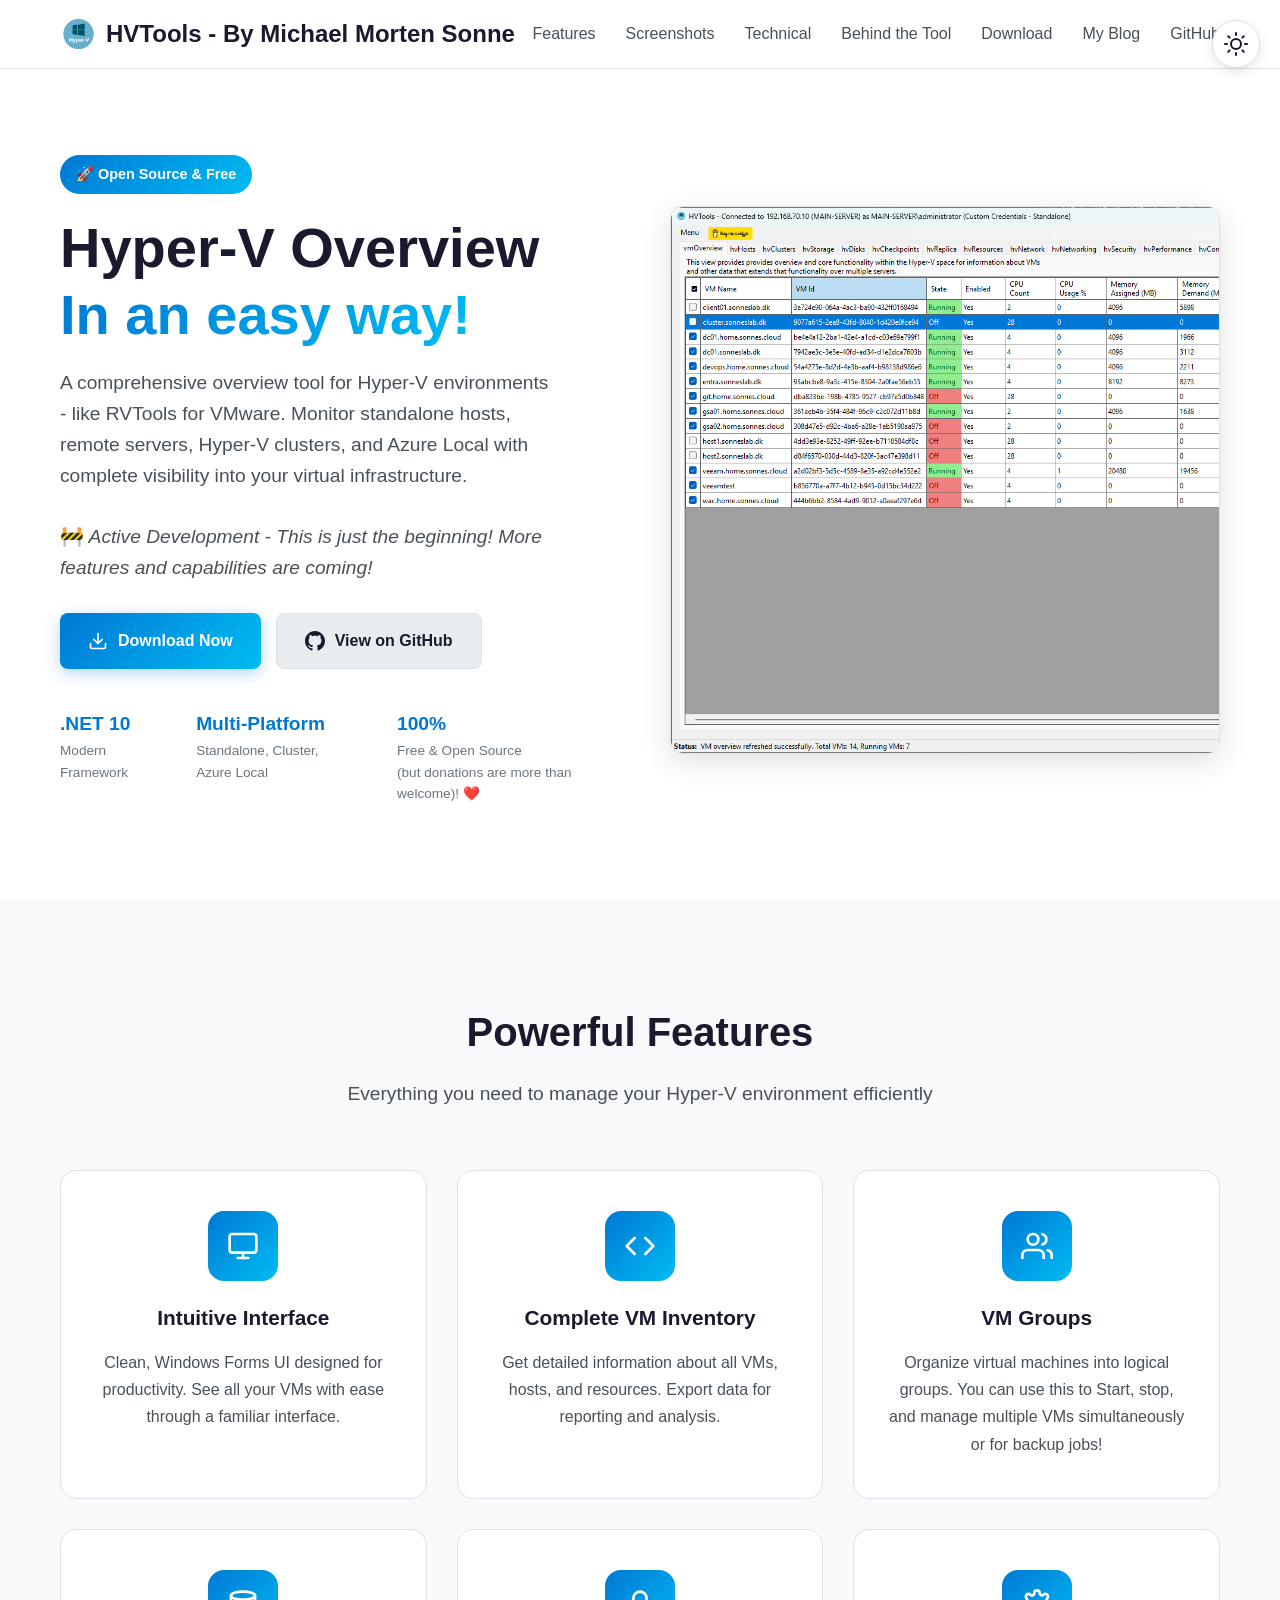
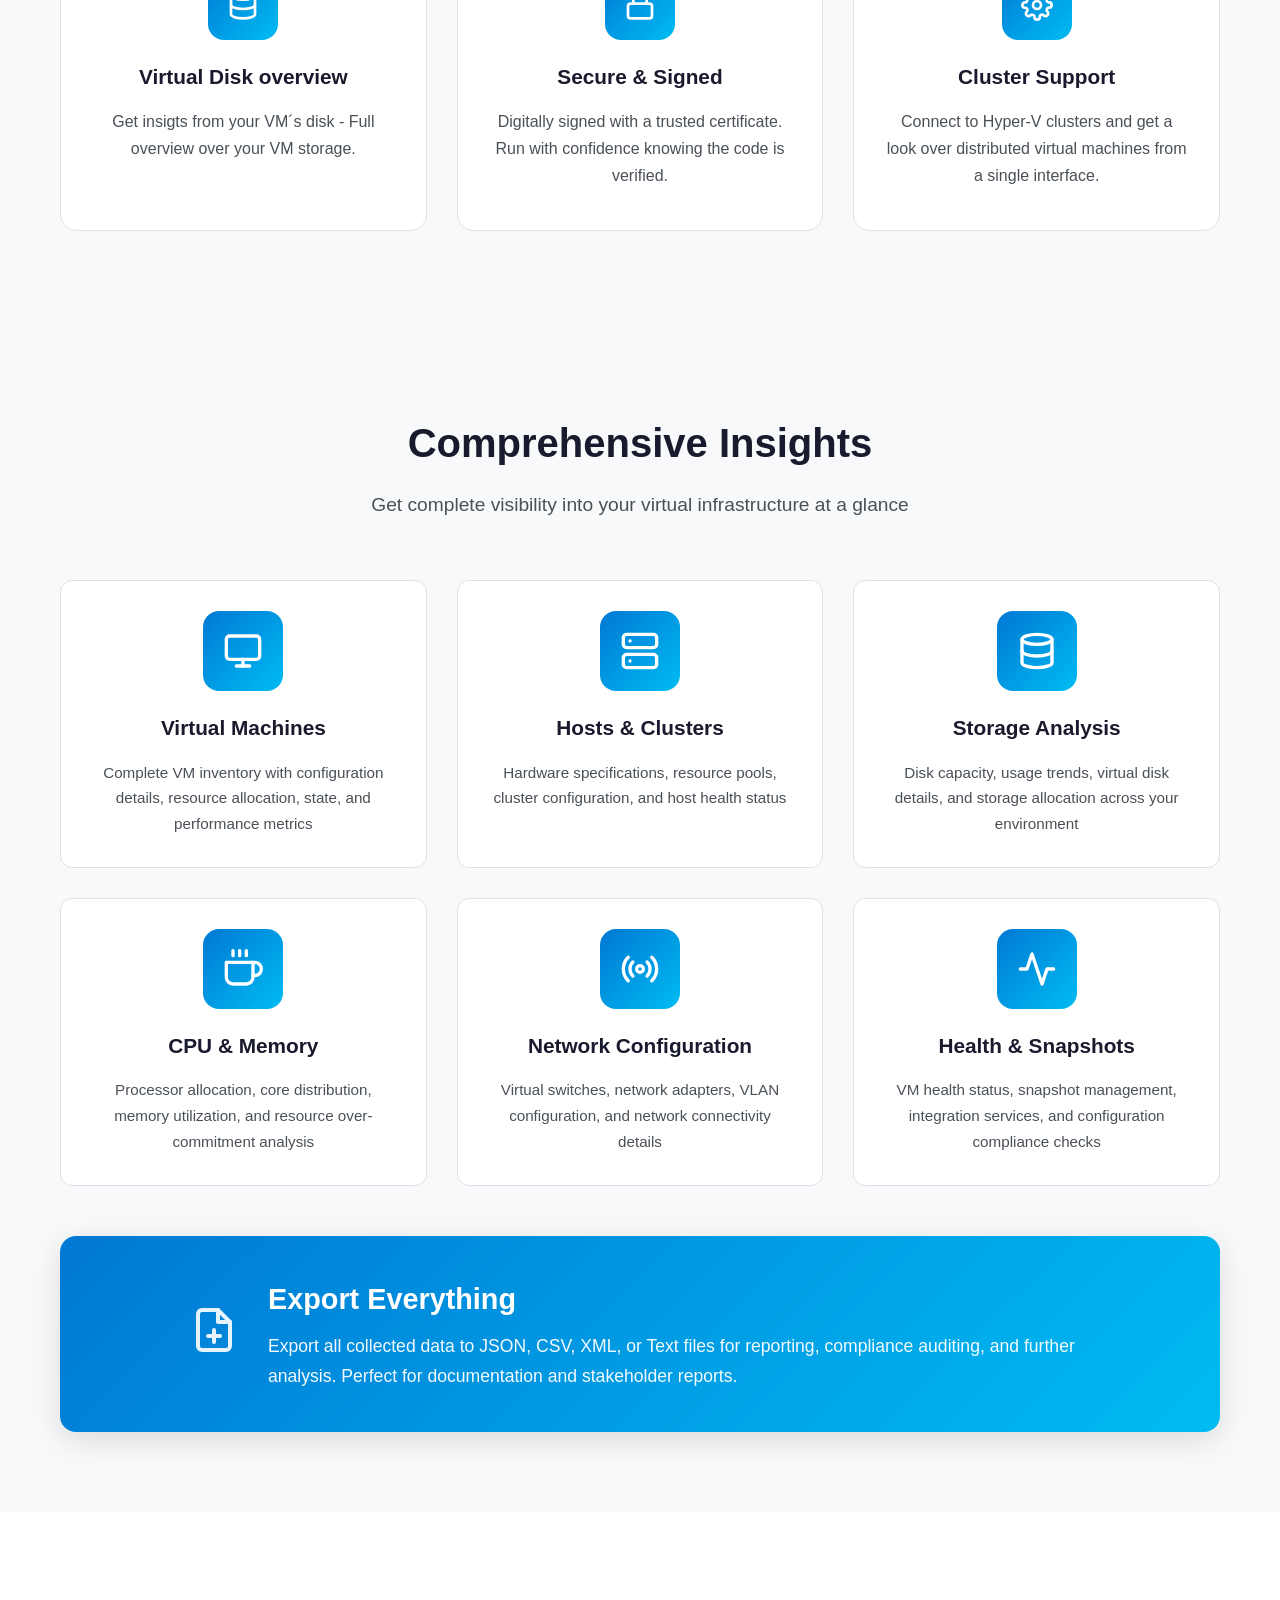
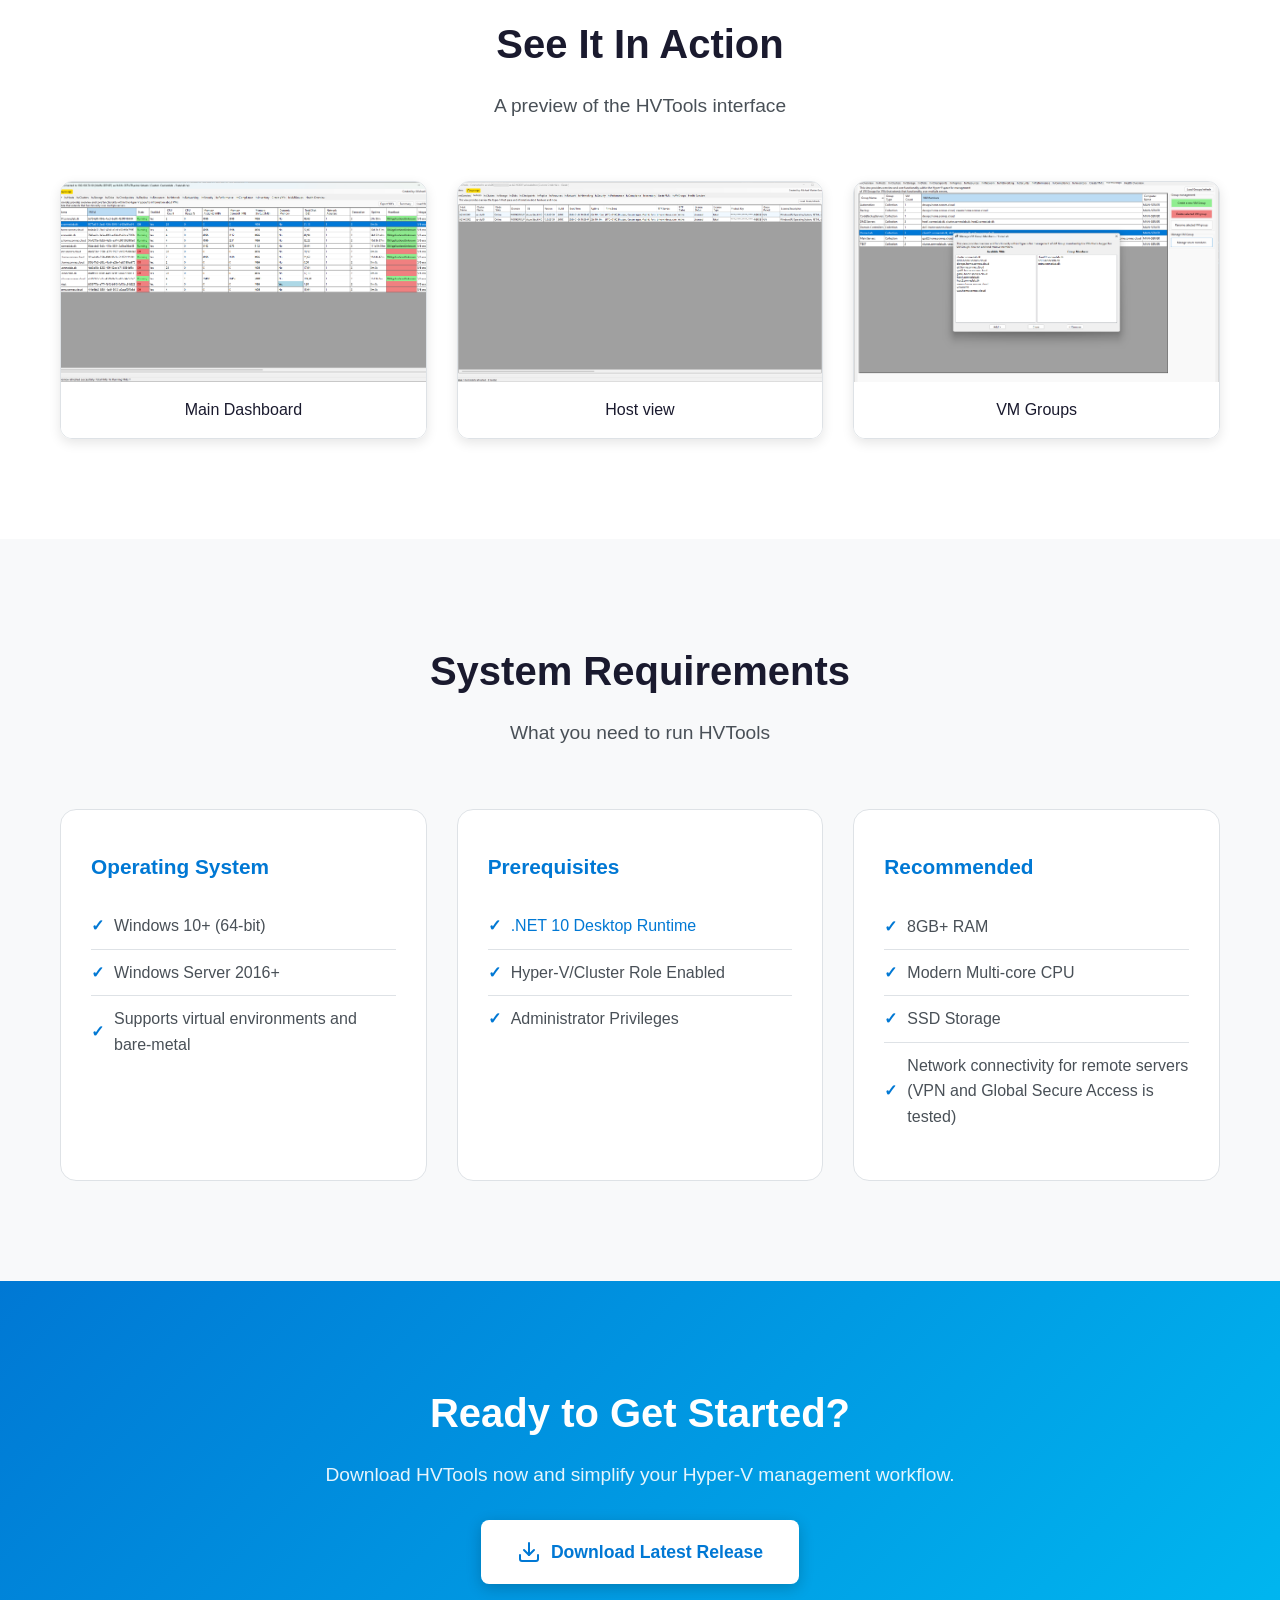
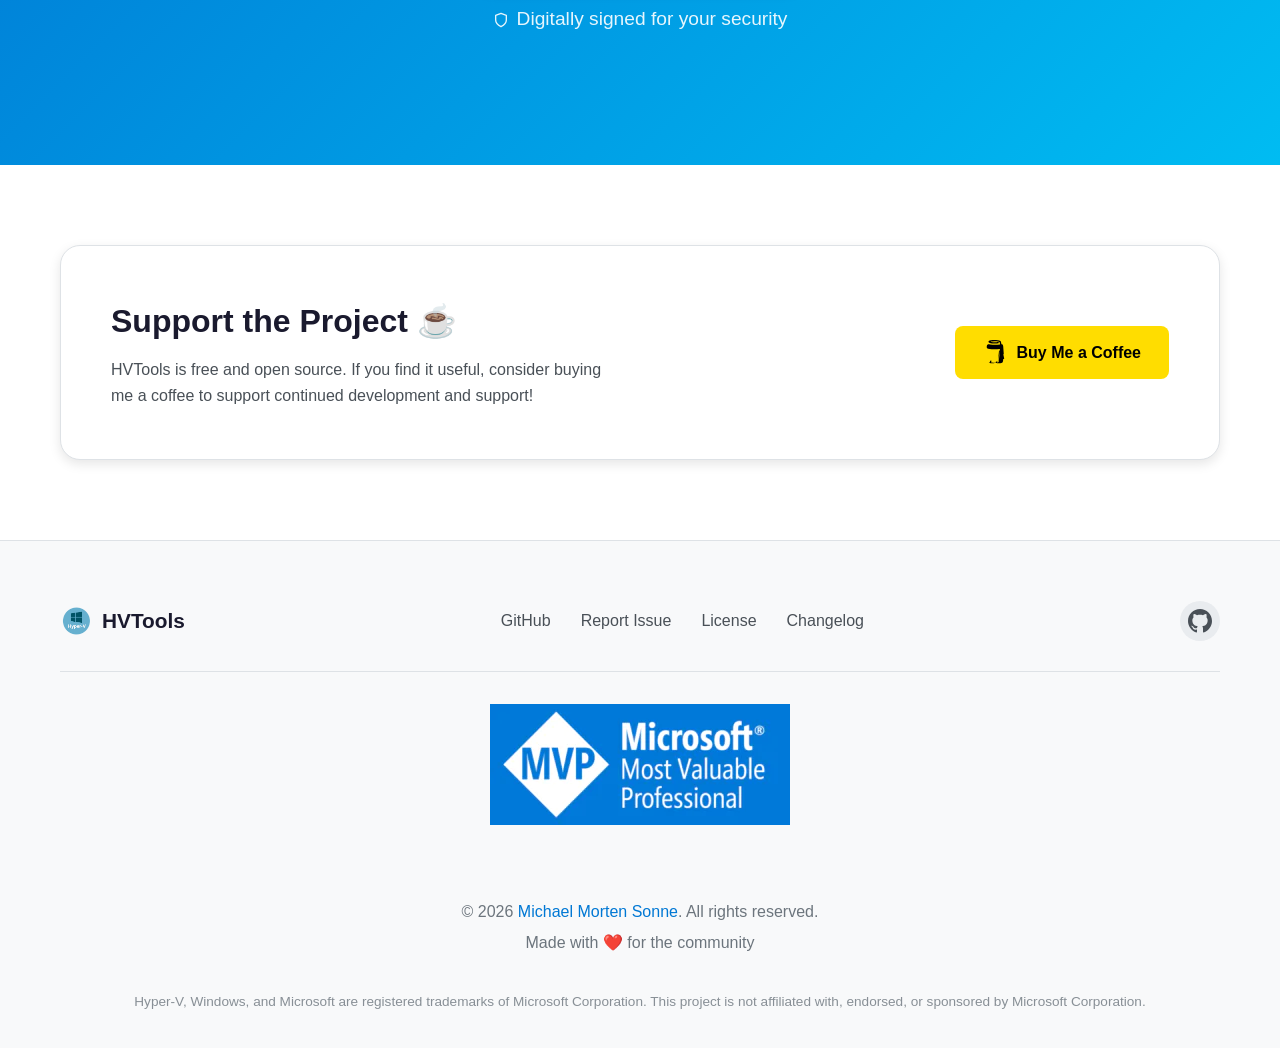
==== landingpage/index.html @ daf2f443 "Add new pages" ====
<!DOCTYPE html>
<html lang="en">
<head>
    <meta charset="UTF-8">
    <meta name="viewport" content="width=device-width, initial-scale=1.0">
    <meta name="description" content="HVTools - A powerful and intuitive Hyper-V overview tool for Windows. Simplify your virtual machine operations.">
    <meta name="keywords" content="Hyper-V, VM, Virtual Machine, Windows, Management, HVTools">
    <meta name="author" content="Michael Morten Sonne">
    <meta name="theme-color" content="#0078d4">
    
    <!-- Open Graph -->
    <meta property="og:title" content="HVTools - Hyper-V overview - Easy Overview">
    <meta property="og:description" content="A powerful and intuitive Hyper-V overview tool for Windows.">
    <meta property="og:type" content="website">
    <meta property="og:url" content="https://hvtools.app">
    <meta property="og:image" content="assets/images/og-image.png">
    
    <title>HVTools - Hyper-V overview - Easy Overview</title>
    
    <link rel="icon" href="assets/images/favicon.ico" type="image/x-icon">
    <link rel="stylesheet" href="assets/css/style.css">
</head>
<body>
    <!-- Theme Toggle -->
    <button class="theme-toggle" id="themeToggle" aria-label="Toggle dark mode">
        <svg class="sun-icon" xmlns="http://www.w3.org/2000/svg" width="24" height="24" viewBox="0 0 24 24" fill="none" stroke="currentColor" stroke-width="2" stroke-linecap="round" stroke-linejoin="round">
            <circle cx="12" cy="12" r="5"></circle>
            <line x1="12" y1="1" x2="12" y2="3"></line>
            <line x1="12" y1="21" x2="12" y2="23"></line>
            <line x1="4.22" y1="4.22" x2="5.64" y2="5.64"></line>
            <line x1="18.36" y1="18.36" x2="19.78" y2="19.78"></line>
            <line x1="1" y1="12" x2="3" y2="12"></line>
            <line x1="21" y1="12" x2="23" y2="12"></line>
            <line x1="4.22" y1="19.78" x2="5.64" y2="18.36"></line>
            <line x1="18.36" y1="5.64" x2="19.78" y2="4.22"></line>
        </svg>
        <svg class="moon-icon" xmlns="http://www.w3.org/2000/svg" width="24" height="24" viewBox="0 0 24 24" fill="none" stroke="currentColor" stroke-width="2" stroke-linecap="round" stroke-linejoin="round">
            <path d="M21 12.79A9 9 0 1 1 11.21 3 7 7 0 0 0 21 12.79z"></path>
        </svg>
    </button>

    <!-- Navigation -->
    <nav class="navbar">
        <div class="nav-container">
            <a href="#" class="nav-logo">
                <img src="assets/images/logo.png" alt="HVTools Logo" class="logo-img">
                <span>HVTools - By Michael Morten Sonne</span>
            </a>
            <ul class="nav-menu">
                <li><a href="#features">Features</a></li>
                <li><a href="#screenshots">Screenshots</a></li>
                <li><a href="technical.html">Technical</a></li>
                <li><a href="behind-the-code.html">Behind the Tool</a></li>
                <li><a href="#download">Download</a></li>
                <li><a href="https://blog.sonnes.cloud" target="_blank" rel="noopener">My Blog</a></li>
                <li><a href="https://github.com/michaelmsonne/HVTools" target="_blank" rel="noopener">GitHub</a></li>
            </ul>
            <button class="nav-toggle" id="navToggle" aria-label="Toggle navigation">
                <span></span>
                <span></span>
                <span></span>
            </button>
        </div>
    </nav>

    <!-- Hero Section -->
    <header class="hero">
        <div class="hero-content">
            <div class="hero-badge">🚀 Open Source & Free</div>
            <h1>Hyper-V Overview<br><span class="gradient-text">In an easy way!</span></h1>
            <p class="hero-description">
                A comprehensive overview tool for Hyper-V environments - like RVTools for VMware. 
                Monitor standalone hosts, remote servers, Hyper-V clusters, and Azure Local with complete visibility into your virtual infrastructure.
                <br><br>
                🚧<em> Active Development - This is just the beginning! More features and capabilities are coming!</em>
            </p>
            <div class="hero-buttons">
                <a href="https://github.com/michaelmsonne/HVTools/releases/latest" class="btn btn-primary" target="_blank" rel="noopener">
                    <svg xmlns="http://www.w3.org/2000/svg" width="20" height="20" viewBox="0 0 24 24" fill="none" stroke="currentColor" stroke-width="2" stroke-linecap="round" stroke-linejoin="round">
                        <path d="M21 15v4a2 2 0 0 1-2 2H5a2 2 0 0 1-2-2v-4"></path>
                        <polyline points="7 10 12 15 17 10"></polyline>
                        <line x1="12" y1="15" x2="12" y2="3"></line>
                    </svg>
                    Download Now
                </a>
                <a href="https://github.com/michaelmsonne/HVTools" class="btn btn-secondary" target="_blank" rel="noopener">
                    <svg xmlns="http://www.w3.org/2000/svg" width="20" height="20" viewBox="0 0 24 24" fill="currentColor">
                        <path d="M12 0c-6.626 0-12 5.373-12 12 0 5.302 3.438 9.8 8.207 11.387.599.111.793-.261.793-.577v-2.234c-3.338.726-4.033-1.416-4.033-1.416-.546-1.387-1.333-1.756-1.333-1.756-1.089-.745.083-.729.083-.729 1.205.084 1.839 1.237 1.839 1.237 1.07 1.834 2.807 1.304 3.492.997.107-.775.418-1.305.762-1.604-2.665-.305-5.467-1.334-5.467-5.931 0-1.311.469-2.381 1.236-3.221-.124-.303-.535-1.524.117-3.176 0 0 1.008-.322 3.301 1.23.957-.266 1.983-.399 3.003-.404 1.02.005 2.047.138 3.006.404 2.291-1.552 3.297-1.23 3.297-1.23.653 1.653.242 2.874.118 3.176.77.84 1.235 1.911 1.235 3.221 0 4.609-2.807 5.624-5.479 5.921.43.372.823 1.102.823 2.222v3.293c0 .319.192.694.801.576 4.765-1.589 8.199-6.086 8.199-11.386 0-6.627-5.373-12-12-12z"/>
                    </svg>
                    View on GitHub
                </a>
            </div>
            <div class="hero-stats">
                <div class="stat">
                    <span class="stat-value">.NET 10</span>
                    <span class="stat-label">Modern Framework</span>
                </div>
                <div class="stat">
                    <span class="stat-value">Multi-Platform</span>
                    <span class="stat-label">Standalone, Cluster, Azure Local</span>
                </div>
                <div class="stat">
                    <span class="stat-value">100%</span>
                    <span class="stat-label">Free & Open Source<br>(but donations are more than welcome)! ❤️</span>
                </div>
            </div>
        </div>
        <div class="hero-image">
            <div class="hero-image-wrapper">
                <img src="assets/images/screenshot-dashboard.png" alt="HVTools Main Interface" class="clickable-image" loading="lazy">
            </div>
        </div>
    </header>

    <!-- Features Section -->
    <section id="features" class="features">
        <div class="container">
            <div class="section-header">
                <h2>Powerful Features</h2>
                <p>Everything you need to manage your Hyper-V environment efficiently</p>
            </div>
            <div class="features-grid">
                <div class="feature-card">
                    <div class="feature-icon">
                        <svg xmlns="http://www.w3.org/2000/svg" width="32" height="32" viewBox="0 0 24 24" fill="none" stroke="currentColor" stroke-width="2" stroke-linecap="round" stroke-linejoin="round">
                            <rect x="2" y="3" width="20" height="14" rx="2" ry="2"></rect>
                            <line x1="8" y1="21" x2="16" y2="21"></line>
                            <line x1="12" y1="17" x2="12" y2="21"></line>
                        </svg>
                    </div>
                    <h3>Intuitive Interface</h3>
                    <p>Clean, Windows Forms UI designed for productivity. See all your VMs with ease through a familiar interface.</p>
                </div>
                <div class="feature-card">
                    <div class="feature-icon">
                        <svg xmlns="http://www.w3.org/2000/svg" width="32" height="32" viewBox="0 0 24 24" fill="none" stroke="currentColor" stroke-width="2" stroke-linecap="round" stroke-linejoin="round">
                            <polyline points="16 18 22 12 16 6"></polyline>
                            <polyline points="8 6 2 12 8 18"></polyline>
                        </svg>
                    </div>
                    <h3>Complete VM Inventory</h3>
                    <p>Get detailed information about all VMs, hosts, and resources. Export data for reporting and analysis.</p>
                </div>
                <div class="feature-card">
                    <div class="feature-icon">
                        <svg xmlns="http://www.w3.org/2000/svg" width="32" height="32" viewBox="0 0 24 24" fill="none" stroke="currentColor" stroke-width="2" stroke-linecap="round" stroke-linejoin="round">
                            <path d="M17 21v-2a4 4 0 0 0-4-4H5a4 4 0 0 0-4 4v2"></path>
                            <circle cx="9" cy="7" r="4"></circle>
                            <path d="M23 21v-2a4 4 0 0 0-3-3.87"></path>
                            <path d="M16 3.13a4 4 0 0 1 0 7.75"></path>
                        </svg>
                    </div>
                    <h3>VM Groups</h3>
                    <p>Organize virtual machines into logical groups. You can use this to Start, stop, and manage multiple VMs simultaneously or for backup jobs!</p>
                </div>
                <div class="feature-card">
                    <div class="feature-icon">
                        <svg xmlns="http://www.w3.org/2000/svg" width="32" height="32" viewBox="0 0 24 24" fill="none" stroke="currentColor" stroke-width="2" stroke-linecap="round" stroke-linejoin="round">
                            <ellipse cx="12" cy="5" rx="9" ry="3"></ellipse>
                            <path d="M21 12c0 1.66-4 3-9 3s-9-1.34-9-3"></path>
                            <path d="M3 5v14c0 1.66 4 3 9 3s9-1.34 9-3V5"></path>
                        </svg>
                    </div>
                    <h3>Virtual Disk overview</h3>
                    <p>Get insigts from your VM´s disk - Full overview over your VM storage.</p>
                </div>
                <div class="feature-card">
                    <div class="feature-icon">
                        <svg xmlns="http://www.w3.org/2000/svg" width="32" height="32" viewBox="0 0 24 24" fill="none" stroke="currentColor" stroke-width="2" stroke-linecap="round" stroke-linejoin="round">
                            <rect x="3" y="11" width="18" height="11" rx="2" ry="2"></rect>
                            <path d="M7 11V7a5 5 0 0 1 10 0v4"></path>
                        </svg>
                    </div>
                    <h3>Secure & Signed</h3>
                    <p>Digitally signed with a trusted certificate. Run with confidence knowing the code is verified.</p>
                </div>
                <div class="feature-card">
                    <div class="feature-icon">
                        <svg xmlns="http://www.w3.org/2000/svg" width="32" height="32" viewBox="0 0 24 24" fill="none" stroke="currentColor" stroke-width="2" stroke-linecap="round" stroke-linejoin="round">
                            <circle cx="12" cy="12" r="3"></circle>
                            <path d="M19.4 15a1.65 1.65 0 0 0 .33 1.82l.06.06a2 2 0 0 1 0 2.83 2 2 0 0 1-2.83 0l-.06-.06a1.65 1.65 0 0 0-1.82-.33 1.65 1.65 0 0 0-1 1.51V21a2 2 0 0 1-2 2 2 2 0 0 1-2-2v-.09A1.65 1.65 0 0 0 9 19.4a1.65 1.65 0 0 0-1.82.33l-.06.06a2 2 0 0 1-2.83 0 2 2 0 0 1 0-2.83l.06-.06a1.65 1.65 0 0 0 .33-1.82 1.65 1.65 0 0 0-1.51-1H3a2 2 0 0 1-2-2 2 2 0 0 1 2-2h.09A1.65 1.65 0 0 0 4.6 9a1.65 1.65 0 0 0-.33-1.82l-.06-.06a2 2 0 0 1 0-2.83 2 2 0 0 1 2.83 0l.06.06a1.65 1.65 0 0 0 1.82.33H9a1.65 1.65 0 0 0 1-1.51V3a2 2 0 0 1 2-2 2 2 0 0 1 2 2v.09a1.65 1.65 0 0 0 1 1.51 1.65 1.65 0 0 0 1.82-.33l.06-.06a2 2 0 0 1 2.83 0 2 2 0 0 1 0 2.83l-.06.06a1.65 1.65 0 0 0-.33 1.82V9a1.65 1.65 0 0 0 1.51 1H21a2 2 0 0 1 2 2 2 2 0 0 1-2 2h-.09a1.65 1.65 0 0 0-1.51 1z"></path>
                        </svg>
                    </div>
                    <h3>Cluster Support</h3>
                    <p>Connect to Hyper-V clusters and get a look over distributed virtual machines from a single interface.</p>
                </div>
            </div>
        </div>
    </section>

    <!-- Data Insights Section -->
    <section class="data-insights">
        <div class="container">
            <div class="section-header">
                <h2>Comprehensive Insights</h2>
                <p>Get complete visibility into your virtual infrastructure at a glance</p>
            </div>
            <div class="insights-grid">
                <div class="insight-card">
                    <div class="insight-icon">
                        <svg xmlns="http://www.w3.org/2000/svg" width="40" height="40" viewBox="0 0 24 24" fill="none" stroke="currentColor" stroke-width="2" stroke-linecap="round" stroke-linejoin="round">
                            <rect x="2" y="3" width="20" height="14" rx="2" ry="2"></rect>
                            <line x1="8" y1="21" x2="16" y2="21"></line>
                            <line x1="12" y1="17" x2="12" y2="21"></line>
                        </svg>
                    </div>
                    <h3>Virtual Machines</h3>
                    <p>Complete VM inventory with configuration details, resource allocation, state, and performance metrics</p>
                </div>
                <div class="insight-card">
                    <div class="insight-icon">
                        <svg xmlns="http://www.w3.org/2000/svg" width="40" height="40" viewBox="0 0 24 24" fill="none" stroke="currentColor" stroke-width="2" stroke-linecap="round" stroke-linejoin="round">
                            <rect x="2" y="2" width="20" height="8" rx="2" ry="2"></rect>
                            <rect x="2" y="14" width="20" height="8" rx="2" ry="2"></rect>
                            <line x1="6" y1="6" x2="6.01" y2="6"></line>
                            <line x1="6" y1="18" x2="6.01" y2="18"></line>
                        </svg>
                    </div>
                    <h3>Hosts & Clusters</h3>
                    <p>Hardware specifications, resource pools, cluster configuration, and host health status</p>
                </div>
                <div class="insight-card">
                    <div class="insight-icon">
                        <svg xmlns="http://www.w3.org/2000/svg" width="40" height="40" viewBox="0 0 24 24" fill="none" stroke="currentColor" stroke-width="2" stroke-linecap="round" stroke-linejoin="round">
                            <ellipse cx="12" cy="5" rx="9" ry="3"></ellipse>
                            <path d="M21 12c0 1.66-4 3-9 3s-9-1.34-9-3"></path>
                            <path d="M3 5v14c0 1.66 4 3 9 3s9-1.34 9-3V5"></path>
                        </svg>
                    </div>
                    <h3>Storage Analysis</h3>
                    <p>Disk capacity, usage trends, virtual disk details, and storage allocation across your environment</p>
                </div>
                <div class="insight-card">
                    <div class="insight-icon">
                        <svg xmlns="http://www.w3.org/2000/svg" width="40" height="40" viewBox="0 0 24 24" fill="none" stroke="currentColor" stroke-width="2" stroke-linecap="round" stroke-linejoin="round">
                            <path d="M18 8h1a4 4 0 0 1 0 8h-1"></path>
                            <path d="M2 8h16v9a4 4 0 0 1-4 4H6a4 4 0 0 1-4-4V8z"></path>
                            <line x1="6" y1="1" x2="6" y2="4"></line>
                            <line x1="10" y1="1" x2="10" y2="4"></line>
                            <line x1="14" y1="1" x2="14" y2="4"></line>
                        </svg>
                    </div>
                    <h3>CPU & Memory</h3>
                    <p>Processor allocation, core distribution, memory utilization, and resource over-commitment analysis</p>
                </div>
                <div class="insight-card">
                    <div class="insight-icon">
                        <svg xmlns="http://www.w3.org/2000/svg" width="40" height="40" viewBox="0 0 24 24" fill="none" stroke="currentColor" stroke-width="2" stroke-linecap="round" stroke-linejoin="round">
                            <circle cx="12" cy="12" r="2"></circle>
                            <path d="M16.24 7.76a6 6 0 0 1 0 8.49m-8.48-.01a6 6 0 0 1 0-8.49m11.31-2.82a10 10 0 0 1 0 14.14m-14.14 0a10 10 0 0 1 0-14.14"></path>
                        </svg>
                    </div>
                    <h3>Network Configuration</h3>
                    <p>Virtual switches, network adapters, VLAN configuration, and network connectivity details</p>
                </div>
                <div class="insight-card">
                    <div class="insight-icon">
                        <svg xmlns="http://www.w3.org/2000/svg" width="40" height="40" viewBox="0 0 24 24" fill="none" stroke="currentColor" stroke-width="2" stroke-linecap="round" stroke-linejoin="round">
                            <polyline points="22 12 18 12 15 21 9 3 6 12 2 12"></polyline>
                        </svg>
                    </div>
                    <h3>Health & Snapshots</h3>
                    <p>VM health status, snapshot management, integration services, and configuration compliance checks</p>
                </div>
            </div>
            <div class="export-info">
                <div class="export-content">
                    <div class="export-icon">
                        <svg xmlns="http://www.w3.org/2000/svg" width="48" height="48" viewBox="0 0 24 24" fill="none" stroke="currentColor" stroke-width="2" stroke-linecap="round" stroke-linejoin="round">
                            <path d="M14 2H6a2 2 0 0 0-2 2v16a2 2 0 0 0 2 2h12a2 2 0 0 0 2-2V8z"></path>
                            <polyline points="14 2 14 8 20 8"></polyline>
                            <line x1="12" y1="18" x2="12" y2="12"></line>
                            <line x1="9" y1="15" x2="15" y2="15"></line>
                        </svg>
                    </div>
                    <div class="export-text">
                        <h3>Export Everything</h3>
                        <p>Export all collected data to JSON, CSV, XML, or Text files for reporting, compliance auditing, and further analysis. Perfect for documentation and stakeholder reports.</p>
                    </div>
                </div>
            </div>
        </div>
    </section>

    <!-- Screenshots Section -->
    <section id="screenshots" class="screenshots">
        <div class="container">
            <div class="section-header">
                <h2>See It In Action</h2>
                <p>A preview of the HVTools interface</p>
            </div>
            <div class="screenshots-gallery">
                <div class="screenshot-item">
                    <img src="assets/images/screenshot-dashboard.png" alt="HVTools Dashboard" class="clickable-image" loading="lazy">
                    <span class="screenshot-caption">Main Dashboard</span>
                </div>
                <div class="screenshot-item">
                    <img src="assets/images/screenshot-host-view.png" alt="Host view" class="clickable-image" loading="lazy">
                    <span class="screenshot-caption">Host view</span>
                </div>
                <div class="screenshot-item">
                    <img src="assets/images/screenshot-vm-groups.png" alt="VM Groups" class="clickable-image" loading="lazy">
                    <span class="screenshot-caption">VM Groups</span>
                </div>
            </div>
        </div>
    </section>

    <!-- Requirements Section -->
    <section id="requirements" class="requirements">
        <div class="container">
            <div class="section-header">
                <h2>System Requirements</h2>
                <p>What you need to run HVTools</p>
            </div>
            <div class="requirements-grid">
                <div class="requirement-card">
                    <h3>Operating System</h3>
                    <ul>
                        <li>Windows 10+ (64-bit)</li>
                        <li>Windows Server 2016+</li>
                        <li>Supports virtual environments and bare-metal</li>
                    </ul>
                </div>
                <div class="requirement-card">
                    <h3>Prerequisites</h3>
                    <ul>
                        <li><a href="https://dotnet.microsoft.com/en-us/download/dotnet/thank-you/runtime-desktop-10.0.2-windows-x64-installer?cid=getdotnetcore" target="_blank" rel="noopener">.NET 10 Desktop Runtime</a></li>
                        <li>Hyper-V/Cluster Role Enabled</li>
                        <li>Administrator Privileges</li>
                    </ul>
                </div>
                <div class="requirement-card">
                    <h3>Recommended</h3>
                    <ul>
                        <li>8GB+ RAM</li>
                        <li>Modern Multi-core CPU</li>
                        <li>SSD Storage</li>
                        <li>Network connectivity for remote servers (VPN and Global Secure Access is tested)</li>
                    </ul>
                </div>
            </div>
        </div>
    </section>

    <!-- Download Section -->
    <section id="download" class="download">
        <div class="container">
            <div class="download-content">
                <h2>Ready to Get Started?</h2>
                <p>Download HVTools now and simplify your Hyper-V management workflow.</p>
                <div class="download-buttons">
                    <a href="https://github.com/michaelmsonne/HVTools/releases/latest" class="btn btn-primary btn-large" target="_blank" rel="noopener">
                        <svg xmlns="http://www.w3.org/2000/svg" width="24" height="24" viewBox="0 0 24 24" fill="none" stroke="currentColor" stroke-width="2" stroke-linecap="round" stroke-linejoin="round">
                            <path d="M21 15v4a2 2 0 0 1-2 2H5a2 2 0 0 1-2-2v-4"></path>
                            <polyline points="7 10 12 15 17 10"></polyline>
                            <line x1="12" y1="15" x2="12" y2="3"></line>
                        </svg>
                        Download Latest Release
                    </a>
                </div>
                <p class="download-note">
                    <svg xmlns="http://www.w3.org/2000/svg" width="16" height="16" viewBox="0 0 24 24" fill="none" stroke="currentColor" stroke-width="2" stroke-linecap="round" stroke-linejoin="round">
                        <path d="M12 22s8-4 8-10V5l-8-3-8 3v7c0 6 8 10 8 10z"></path>
                    </svg>
                    Digitally signed for your security
                </p>
            </div>
        </div>
    </section>

    <!-- Support Section -->
    <section class="support">
        <div class="container">
            <div class="support-content">
                <div class="support-text">
                    <h2>Support the Project ☕</h2>
                    <p>HVTools is free and open source. If you find it useful, consider buying me a coffee to support continued development and support!</p>
                </div>
                <a href="https://www.buymeacoffee.com/sonnes" class="btn btn-coffee" target="_blank" rel="noopener">
                    <svg xmlns="http://www.w3.org/2000/svg" width="24" height="24" viewBox="0 0 24 24" fill="currentColor">
                        <path d="M20.216 6.415l-.132-.666c-.119-.598-.388-1.163-1.001-1.379-.197-.069-.42-.098-.57-.241-.152-.143-.196-.366-.231-.572-.065-.378-.125-.756-.192-1.133-.057-.325-.102-.69-.25-.987-.195-.4-.597-.634-.996-.788a5.723 5.723 0 00-.626-.194c-1-.263-2.05-.36-3.077-.416a25.834 25.834 0 00-3.7.062c-.915.083-1.88.184-2.75.5-.318.116-.646.256-.888.501-.297.302-.393.77-.177 1.146.154.267.415.456.692.58.36.162.737.284 1.123.366 1.075.238 2.189.331 3.287.37 1.218.05 2.437.01 3.65-.118.299-.033.598-.073.896-.119.352-.054.578-.513.474-.834-.124-.383-.457-.531-.834-.473-.466.074-.96.108-1.382.146-1.177.08-2.358.082-3.536.006a22.228 22.228 0 01-1.157-.107c-.086-.01-.18-.025-.258-.036-.243-.036-.484-.08-.724-.13-.111-.027-.111-.185 0-.212h.005c.277-.06.557-.108.838-.147h.002c.131-.009.263-.032.394-.048a25.076 25.076 0 013.426-.12c.674.019 1.347.067 2.017.144l.228.031c.267.04.533.088.798.145.392.085.895.113 1.07.542.055.137.08.288.111.431l.319 1.484a.237.237 0 01-.199.284h-.003c-.037.006-.075.01-.112.015a36.704 36.704 0 01-4.743.295 37.059 37.059 0 01-4.699-.304c-.14-.017-.293-.042-.417-.06-.326-.048-.649-.108-.973-.161-.393-.065-.768-.032-1.123.161-.29.16-.527.404-.675.701-.154.316-.199.66-.267 1-.069.34-.176.707-.135 1.056.087.753.613 1.365 1.37 1.502a39.69 39.69 0 0011.343.376.483.483 0 01.535.53l-.071.697-1.018 9.907c-.041.41-.047.832-.125 1.237-.122.637-.553 1.028-1.182 1.171-.577.131-1.165.185-1.756.205-.656.023-1.313-.001-1.969-.039a16.423 16.423 0 01-1.904-.191 6.99 6.99 0 01-.49-.098c-.333-.074-.367-.129-.267-.465.038-.128.082-.256.12-.384l.116-.377a.519.519 0 00-.364-.634c-.386-.11-.767.086-.897.461l-.026.084-.319 1.03a.535.535 0 01-.374.353c-.156.044-.304.074-.465.113a.107.107 0 00-.081.101.11.11 0 00.088.106c.154.04.3.101.463.136.37.08.746.14 1.122.182 1.052.117 2.112.15 3.168.112.613-.021 1.226-.063 1.83-.16.89-.145 1.655-.559 2.09-1.374.251-.47.334-1 .395-1.52l.143-1.391.702-6.836.046-.454.041-.402c.008-.068.015-.135.022-.202l.017-.163.003-.032a.337.337 0 01.335-.3c.203 0 .368.165.368.369v.011c-.001.008-.001.015-.002.022l-.004.03c-.02.137-.036.273-.057.41l-.081.519c-.074.477-.149.952-.223 1.429l-.248 1.576c-.129.83-.258 1.659-.391 2.489l-.138.84c-.079.471-.156.943-.238 1.414l-.076.433c-.039.226-.082.451-.123.676l-.046.25-.001.007c-.025.127-.061.292-.119.409-.177.354-.426.527-.837.47a10.08 10.08 0 01-.672-.148l-.164-.042a.466.466 0 00-.586.3c-.117.346.041.71.379.867.146.067.303.125.458.178.422.143.86.222 1.298.285.52.076 1.04.111 1.562.109.636-.004 1.267-.074 1.883-.224.564-.139 1.04-.422 1.344-.933.214-.358.329-.764.387-1.172.068-.493.1-1.003.088-1.5a.481.481 0 01.407-.502c.185-.027.379-.039.52-.188a.49.49 0 00.134-.41l-.011-.089-.247-1.146-.316-1.469c-.067-.31-.127-.622-.198-.931l-.046-.202a.482.482 0 01.41-.59z"/>
                    </svg>
                    Buy Me a Coffee
                </a>
            </div>
        </div>
    </section>

    <!-- Footer -->
    <footer class="footer">
        <div class="container">
            <div class="footer-content">
                <div class="footer-brand">
                    <img src="assets/images/logo.png" alt="HVTools Logo" class="footer-logo">
                    <span>HVTools</span>
                </div>
                <div class="footer-links">
                    <a href="https://github.com/michaelmsonne/HVTools" target="_blank" rel="noopener">GitHub</a>
                    <a href="https://github.com/michaelmsonne/HVTools/issues" target="_blank" rel="noopener">Report Issue</a>
                    <a href="https://github.com/michaelmsonne/HVTools/blob/main/LICENSE.md" target="_blank" rel="noopener">License</a>
                    <a href="https://github.com/michaelmsonne/HVTools/blob/main/CHANGELOG.md" target="_blank" rel="noopener">Changelog</a>
                </div>
                <div class="footer-social">
                    <a href="https://github.com/michaelmsonne" target="_blank" rel="noopener" aria-label="GitHub">
                        <svg xmlns="http://www.w3.org/2000/svg" width="24" height="24" viewBox="0 0 24 24" fill="currentColor">
                            <path d="M12 0c-6.626 0-12 5.373-12 12 0 5.302 3.438 9.8 8.207 11.387.599.111.793-.261.793-.577v-2.234c-3.338.726-4.033-1.416-4.033-1.416-.546-1.387-1.333-1.756-1.333-1.756-1.089-.745.083-.729.083-.729 1.205.084 1.839 1.237 1.839 1.237 1.07 1.834 2.807 1.304 3.492.997.107-.775.418-1.305.762-1.604-2.665-.305-5.467-1.334-5.467-5.931 0-1.311.469-2.381 1.236-3.221-.124-.303-.535-1.524.117-3.176 0 0 1.008-.322 3.301 1.23.957-.266 1.983-.399 3.003-.404 1.02.005 2.047.138 3.006.404 2.291-1.552 3.297-1.23 3.297-1.23.653 1.653.242 2.874.118 3.176.77.84 1.235 1.911 1.235 3.221 0 4.609-2.807 5.624-5.479 5.921.43.372.823 1.102.823 2.222v3.293c0 .319.192.694.801.576 4.765-1.589 8.199-6.086 8.199-11.386 0-6.627-5.373-12-12-12z"/>
                        </svg>
                    </a>
                </div>
            </div>
            <div class="footer-mvp">
                <a href="https://mvp.microsoft.com/en-US/mvp/profile/b6a5bd91-5ebd-4c84-8965-023a95273093?wt.mc_id=MVP_353010" target="_blank" rel="noopener">
                    <img src="assets/images/mvp-badge.png" alt="Microsoft MVP" width="300" height="121" style="max-width: 100%; height: auto;">
                </a>
            </div>
            <div class="footer-bottom">
                <p>&copy; 2026 <a href="https://github.com/michaelmsonne" target="_blank" rel="noopener">Michael Morten Sonne</a>. All rights reserved.</p>
                <p>Made with ❤️ for the community</p><br>
                <p class="trademark-notice">Hyper-V, Windows, and Microsoft are registered trademarks of Microsoft Corporation. This project is not affiliated with, endorsed, or sponsored by Microsoft Corporation.</p>
            </div>
        </div>
    </footer>

    <!-- Image Modal -->
    <div id="imageModal" class="image-modal">
        <span class="modal-close">&times;</span>
        <img class="modal-content" id="modalImage" alt="Screenshot">
        <div class="modal-caption" id="modalCaption"></div>
    </div>

    <script src="assets/js/main.js"></script>
    <script data-name="BMC-Widget" data-cfasync="false" src="https://cdnjs.buymeacoffee.com/1.0.0/widget.prod.min.js" data-id="sonnes" data-description="Support me on Buy me a coffee!" data-message="Your support helps keep my tools and development going strong! Every contribution, no matter the size, fuels new features, bug fixes, and improvements ❤️" data-color="#5F7FFF" data-position="Right" data-x_margin="18" data-y_margin="18"></script>
</body>
</html>
---- landingpage/assets/css/style.css ----
/* ===== CSS Variables for Light/Dark Theme ===== */
:root {
    /* Light Theme (Default) */
    --bg-primary: #ffffff;
    --bg-secondary: #f8f9fa;
    --bg-tertiary: #e9ecef;
    --text-primary: #1a1a2e;
    --text-secondary: #495057;
    --text-muted: #6c757d;
    --accent-primary: #0078d4;
    --accent-secondary: #00bcf2;
    --accent-gradient: linear-gradient(135deg, #0078d4 0%, #00bcf2 100%);
    --border-color: #dee2e6;
    --shadow-sm: 0 2px 4px rgba(0, 0, 0, 0.05);
    --shadow-md: 0 4px 12px rgba(0, 0, 0, 0.1);
    --shadow-lg: 0 8px 30px rgba(0, 0, 0, 0.12);
    --card-bg: #ffffff;
    --code-bg: #f4f4f4;
    --navbar-bg: rgba(255, 255, 255, 0.95);
    --coffee-color: #ffdd00;
    --coffee-text: #000000;
}

[data-theme="dark"] {
    /* Dark Theme */
    --bg-primary: #0d1117;
    --bg-secondary: #161b22;
    --bg-tertiary: #21262d;
    --text-primary: #f0f6fc;
    --text-secondary: #c9d1d9;
    --text-muted: #8b949e;
    --accent-primary: #58a6ff;
    --accent-secondary: #79c0ff;
    --accent-gradient: linear-gradient(135deg, #58a6ff 0%, #79c0ff 100%);
    --border-color: #30363d;
    --shadow-sm: 0 2px 4px rgba(0, 0, 0, 0.3);
    --shadow-md: 0 4px 12px rgba(0, 0, 0, 0.4);
    --shadow-lg: 0 8px 30px rgba(0, 0, 0, 0.5);
    --card-bg: #161b22;
    --code-bg: #21262d;
    --navbar-bg: rgba(13, 17, 23, 0.95);
    --coffee-color: #ffdd00;
    --coffee-text: #000000;
}

/* ===== Reset & Base Styles ===== */
*, *::before, *::after {
    margin: 0;
    padding: 0;
    box-sizing: border-box;
}

html {
    scroll-behavior: smooth;
}

body {
    font-family: 'Segoe UI', -apple-system, BlinkMacSystemFont, 'Roboto', 'Oxygen', 'Ubuntu', sans-serif;
    line-height: 1.6;
    color: var(--text-primary);
    background-color: var(--bg-primary);
    transition: background-color 0.3s ease, color 0.3s ease;
}

a {
    color: var(--accent-primary);
    text-decoration: none;
    transition: color 0.2s ease;
}

a:hover {
    color: var(--accent-secondary);
}

img {
    max-width: 100%;
    height: auto;
}

.container {
    max-width: 1200px;
    margin: 0 auto;
    padding: 0 20px;
}

/* ===== Theme Toggle Button ===== */
.theme-toggle {
    position: fixed;
    top: 20px;
    right: 20px;
    z-index: 1001;
    background: var(--card-bg);
    border: 1px solid var(--border-color);
    border-radius: 50%;
    width: 48px;
    height: 48px;
    cursor: pointer;
    display: flex;
    align-items: center;
    justify-content: center;
    box-shadow: var(--shadow-md);
    transition: all 0.3s ease;
}

.theme-toggle:hover {
    transform: scale(1.1);
    box-shadow: var(--shadow-lg);
}

.theme-toggle svg {
    width: 24px;
    height: 24px;
    color: var(--text-primary);
    transition: transform 0.3s ease;
}

.theme-toggle .sun-icon {
    display: block;
}

.theme-toggle .moon-icon {
    display: none;
}

[data-theme="dark"] .theme-toggle .sun-icon {
    display: none;
}

[data-theme="dark"] .theme-toggle .moon-icon {
    display: block;
}

/* ===== Navigation ===== */
.navbar {
    position: fixed;
    top: 0;
    left: 0;
    right: 0;
    z-index: 1000;
    background: var(--navbar-bg);
    backdrop-filter: blur(10px);
    border-bottom: 1px solid var(--border-color);
    padding: 15px 0;
    transition: all 0.3s ease;
}

.nav-container {
    max-width: 1200px;
    margin: 0 auto;
    padding: 0 20px;
    display: flex;
    justify-content: space-between;
    align-items: center;
}

.nav-logo {
    display: flex;
    align-items: center;
    gap: 10px;
    font-size: 1.5em;
    font-weight: 700;
    color: var(--text-primary);
}

.nav-logo:hover {
    color: var(--text-primary);
}

.logo-img {
    width: 36px;
    height: 36px;
}

.nav-menu {
    display: flex;
    list-style: none;
    gap: 30px;
}

.nav-menu a {
    color: var(--text-secondary);
    font-weight: 500;
    padding: 8px 0;
    position: relative;
}

.nav-menu a::after {
    content: '';
    position: absolute;
    bottom: 0;
    left: 0;
    width: 0;
    height: 2px;
    background: var(--accent-gradient);
    transition: width 0.3s ease;
}

.nav-menu a:hover {
    color: var(--accent-primary);
}

.nav-menu a:hover::after {
    width: 100%;
}

.nav-toggle {
    display: none;
    flex-direction: column;
    gap: 5px;
    background: none;
    border: none;
    cursor: pointer;
    padding: 5px;
}

.nav-toggle span {
    width: 25px;
    height: 3px;
    background: var(--text-primary);
    border-radius: 3px;
    transition: all 0.3s ease;
}

/* ===== Hero Section ===== */
.hero {
    min-height: 100vh;
    padding: 120px 20px 60px;
    display: grid;
    grid-template-columns: 1fr 1fr;
    gap: 60px;
    align-items: center;
    max-width: 1200px;
    margin: 0 auto;
}

.hero-badge {
    display: inline-block;
    background: var(--accent-gradient);
    color: white;
    padding: 8px 16px;
    border-radius: 50px;
    font-size: 0.9em;
    font-weight: 600;
    margin-bottom: 20px;
}

.hero h1 {
    font-size: 3.5em;
    font-weight: 700;
    line-height: 1.2;
    margin-bottom: 20px;
}

.gradient-text {
    background: var(--accent-gradient);
    -webkit-background-clip: text;
    -webkit-text-fill-color: transparent;
    background-clip: text;
}

.hero-description {
    font-size: 1.2em;
    color: var(--text-secondary);
    margin-bottom: 30px;
    max-width: 500px;
}

.hero-buttons {
    display: flex;
    gap: 15px;
    flex-wrap: wrap;
    margin-bottom: 40px;
}

.hero-stats {
    display: flex;
    gap: 40px;
}

.stat {
    display: flex;
    flex-direction: column;
}

.stat-value {
    font-size: 1.2em;
    font-weight: 700;
    color: var(--accent-primary);
}

.stat-label {
    font-size: 0.85em;
    color: var(--text-muted);
}

.hero-image {
    display: flex;
    justify-content: center;
    align-items: center;
}

.hero-image-wrapper {
    position: relative;
    border-radius: 12px;
    overflow: hidden;
    box-shadow: var(--shadow-lg);
    border: 1px solid var(--border-color);
    width: 100%;
    max-width: 600px;
}

.hero-image-wrapper img {
    display: block;
    width: 200%;
    max-width: none;
    border-radius: 12px;
    object-fit: cover;
    object-position: left center;
    cursor: pointer;
    transition: transform 0.3s ease;
}

.hero-image-wrapper img:hover {
    transform: scale(1.02);
}

/* ===== Buttons ===== */
.btn {
    display: inline-flex;
    align-items: center;
    gap: 10px;
    padding: 14px 28px;
    border-radius: 8px;
    font-weight: 600;
    font-size: 1em;
    cursor: pointer;
    transition: all 0.3s ease;
    border: none;
}

.btn-primary {
    background: var(--accent-gradient);
    color: white;
    box-shadow: 0 4px 15px rgba(0, 120, 212, 0.3);
}

.btn-primary:hover {
    transform: translateY(-2px);
    box-shadow: 0 6px 20px rgba(0, 120, 212, 0.4);
    color: white;
}

.btn-secondary {
    background: var(--bg-tertiary);
    color: var(--text-primary);
    border: 1px solid var(--border-color);
}

.btn-secondary:hover {
    background: var(--border-color);
    transform: translateY(-2px);
    color: var(--text-primary);
}

.btn-large {
    padding: 18px 36px;
    font-size: 1.1em;
}

.btn-coffee {
    background: var(--coffee-color);
    color: var(--coffee-text);
    font-weight: 700;
}

.btn-coffee:hover {
    background: #ffcc00;
    transform: translateY(-2px);
    color: var(--coffee-text);
}

/* ===== Section Styles ===== */
section {
    padding: 100px 0;
}

.section-header {
    text-align: center;
    margin-bottom: 60px;
}

.section-header h2 {
    font-size: 2.5em;
    font-weight: 700;
    margin-bottom: 15px;
    color: var(--text-primary);
}

.section-header p {
    font-size: 1.2em;
    color: var(--text-secondary);
    max-width: 600px;
    margin: 0 auto;
}

/* ===== Features Section ===== */
.features {
    background: var(--bg-secondary);
}

.features-grid {
    display: grid;
    grid-template-columns: repeat(3, 1fr);
    gap: 30px;
}

.feature-card {
    background: var(--card-bg);
    padding: 40px 30px;
    border-radius: 16px;
    text-align: center;
    border: 1px solid var(--border-color);
    transition: all 0.3s ease;
}

.feature-card:hover {
    transform: translateY(-5px);
    box-shadow: var(--shadow-lg);
}

.feature-icon {
    width: 70px;
    height: 70px;
    margin: 0 auto 20px;
    display: flex;
    align-items: center;
    justify-content: center;
    background: var(--accent-gradient);
    border-radius: 16px;
    color: white;
}

.feature-card h3 {
    font-size: 1.3em;
    margin-bottom: 15px;
    color: var(--text-primary);
}

.feature-card p {
    color: var(--text-secondary);
    line-height: 1.7;
}

/* ===== Data Insights Section ===== */
.data-insights {
    background: var(--bg-secondary);
    padding: 80px 20px;
}

.insights-grid {
    display: grid;
    grid-template-columns: repeat(3, 1fr);
    gap: 30px;
    margin-bottom: 50px;
}

.insight-card {
    background: var(--card-bg);
    padding: 30px;
    border-radius: 12px;
    border: 1px solid var(--border-color);
    text-align: center;
    transition: all 0.3s ease;
}

.insight-card:hover {
    transform: translateY(-5px);
    box-shadow: var(--shadow-lg);
    border-color: var(--accent-primary);
}

.insight-icon {
    width: 80px;
    height: 80px;
    margin: 0 auto 20px;
    background: linear-gradient(135deg, var(--accent-primary), var(--accent-secondary));
    border-radius: 16px;
    display: flex;
    align-items: center;
    justify-content: center;
}

.insight-icon svg {
    stroke: white;
}

.insight-card h3 {
    font-size: 1.3em;
    margin-bottom: 15px;
    color: var(--text-primary);
}

.insight-card p {
    color: var(--text-secondary);
    line-height: 1.7;
    font-size: 0.95em;
}

.export-info {
    background: linear-gradient(135deg, var(--accent-primary), var(--accent-secondary));
    border-radius: 16px;
    padding: 40px;
    color: white;
    box-shadow: var(--shadow-lg);
}

.export-content {
    display: flex;
    align-items: center;
    gap: 30px;
    max-width: 900px;
    margin: 0 auto;
}

.export-icon {
    flex-shrink: 0;
}

.export-icon svg {
    stroke: white;
    opacity: 0.9;
}

.export-text h3 {
    font-size: 1.8em;
    margin-bottom: 10px;
    color: white;
}

.export-text p {
    font-size: 1.1em;
    line-height: 1.7;
    opacity: 0.95;
}

/* ===== Screenshots Section ===== */
.screenshots {
    background: var(--bg-primary);
}

.screenshots-gallery {
    display: grid;
    grid-template-columns: repeat(3, 1fr);
    gap: 30px;
}

.screenshot-item {
    position: relative;
    border-radius: 12px;
    overflow: hidden;
    box-shadow: var(--shadow-md);
    border: 1px solid var(--border-color);
    transition: all 0.3s ease;
}

.screenshot-item:hover {
    transform: translateY(-5px);
    box-shadow: var(--shadow-lg);
}

.screenshot-item img {
    display: block;
    width: 100%;
    height: 200px;
    object-fit: cover;
}

.screenshot-caption {
    display: block;
    padding: 15px;
    background: var(--card-bg);
    text-align: center;
    font-weight: 500;
    color: var(--text-primary);
}

/* ===== Requirements Section ===== */
.requirements {
    background: var(--bg-secondary);
}

.requirements-grid {
    display: grid;
    grid-template-columns: repeat(3, 1fr);
    gap: 30px;
}

.requirement-card {
    background: var(--card-bg);
    padding: 40px 30px;
    border-radius: 16px;
    border: 1px solid var(--border-color);
}

.requirement-card h3 {
    font-size: 1.3em;
    margin-bottom: 20px;
    color: var(--accent-primary);
}

.requirement-card ul {
    list-style: none;
}

.requirement-card li {
    padding: 10px 0;
    color: var(--text-secondary);
    border-bottom: 1px solid var(--border-color);
    display: flex;
    align-items: center;
    gap: 10px;
}

.requirement-card li:last-child {
    border-bottom: none;
}

.requirement-card li::before {
    content: '✓';
    color: var(--accent-primary);
    font-weight: bold;
}

/* ===== Download Section ===== */
.download {
    background: var(--accent-gradient);
    text-align: center;
}

.download-content h2 {
    font-size: 2.5em;
    color: white;
    margin-bottom: 15px;
}

.download-content p {
    font-size: 1.2em;
    color: rgba(255, 255, 255, 0.9);
    margin-bottom: 30px;
}

.download-buttons {
    margin-bottom: 20px;
}

.download .btn-primary {
    background: white;
    color: var(--accent-primary);
    box-shadow: 0 4px 15px rgba(0, 0, 0, 0.2);
}

.download .btn-primary:hover {
    background: var(--bg-secondary);
    box-shadow: 0 6px 20px rgba(0, 0, 0, 0.3);
}

.download-note {
    display: flex;
    align-items: center;
    justify-content: center;
    gap: 8px;
    color: rgba(255, 255, 255, 0.9);
    font-size: 0.95em;
}

/* ===== Support Section ===== */
.support {
    background: var(--bg-primary);
    padding: 80px 0;
}

.support-content {
    display: flex;
    align-items: center;
    justify-content: space-between;
    gap: 40px;
    background: var(--card-bg);
    padding: 50px;
    border-radius: 20px;
    border: 1px solid var(--border-color);
    box-shadow: var(--shadow-md);
}

.support-text h2 {
    font-size: 2em;
    margin-bottom: 10px;
    color: var(--text-primary);
}

.support-text p {
    color: var(--text-secondary);
    max-width: 500px;
}

/* ===== Footer ===== */
.footer {
    background: var(--bg-secondary);
    padding: 60px 0 30px;
    border-top: 1px solid var(--border-color);
}

.footer-content {
    display: flex;
    justify-content: space-between;
    align-items: center;
    flex-wrap: wrap;
    gap: 30px;
    padding-bottom: 30px;
    border-bottom: 1px solid var(--border-color);
}

.footer-brand {
    display: flex;
    align-items: center;
    gap: 10px;
    font-size: 1.3em;
    font-weight: 700;
    color: var(--text-primary);
}

.footer-logo {
    width: 32px;
    height: 32px;
}

.footer-links {
    display: flex;
    gap: 30px;
}

.footer-links a {
    color: var(--text-secondary);
    font-weight: 500;
}

.footer-links a:hover {
    color: var(--accent-primary);
}

.footer-social {
    display: flex;
    gap: 15px;
}

.footer-social a {
    width: 40px;
    height: 40px;
    display: flex;
    align-items: center;
    justify-content: center;
    background: var(--bg-tertiary);
    border-radius: 50%;
    color: var(--text-secondary);
    transition: all 0.3s ease;
}

.footer-social a:hover {
    background: var(--accent-primary);
    color: white;
    transform: translateY(-3px);
}

.footer-mvp {
    text-align: center;
    padding: 2rem 0;
}

.footer-mvp a {
    display: inline-block;
    transition: transform 0.3s ease, opacity 0.3s ease;
}

.footer-mvp a:hover {
    transform: translateY(-2px);
    opacity: 0.9;
}

.footer-bottom {
    padding-top: 30px;
    text-align: center;
    color: var(--text-muted);
}

.footer-bottom p {
    margin: 5px 0;
}

.footer-bottom a {
    color: var(--accent-primary);
}

.trademark-notice {
    font-size: 0.85em;
    color: var(--text-muted);
    margin-top: 15px;
    opacity: 0.8;
}

/* ===== Image Modal ===== */
.image-modal {
    display: none;
    position: fixed;
    z-index: 9999;
    left: 0;
    top: 0;
    width: 100%;
    height: 100%;
    overflow: auto;
    background-color: rgba(0, 0, 0, 0.95);
    animation: fadeIn 0.3s ease;
}

.image-modal.active {
    display: block;
}

.modal-content {
    margin: auto;
    display: block;
    max-width: 90%;
    max-height: 85vh;
    animation: zoomIn 0.3s ease;
    border-radius: 8px;
    position: relative;
    top: 50%;
    transform: translateY(-50%);
}

.modal-close {
    position: absolute;
    top: 20px;
    right: 35px;
    color: #fff;
    font-size: 50px;
    font-weight: bold;
    cursor: pointer;
    transition: 0.3s;
    z-index: 10000;
}

.modal-close:hover,
.modal-close:focus {
    color: var(--accent-primary);
}

.modal-caption {
    margin: auto;
    display: block;
    width: 80%;
    max-width: 700px;
    text-align: center;
    color: #ccc;
    padding: 20px 0;
    font-size: 1.1em;
}

.clickable-image {
    cursor: pointer;
    transition: transform 0.3s ease, opacity 0.3s ease;
}

.clickable-image:hover {
    transform: scale(1.02);
    opacity: 0.9;
}

@keyframes fadeIn {
    from { opacity: 0; }
    to { opacity: 1; }
}

@keyframes zoomIn {
    from { transform: translateY(-50%) scale(0.8); }
    to { transform: translateY(-50%) scale(1); }
}

/* ===== Responsive Design ===== */
@media (max-width: 1024px) {
    .hero {
        grid-template-columns: 1fr;
        text-align: center;
        padding-top: 100px;
    }

    .hero-content {
        order: 1;
    }

    .hero-image {
        order: 2;
    }

    .hero-description {
        margin: 0 auto 30px;
    }

    .hero-buttons {
        justify-content: center;
    }

    .hero-stats {
        justify-content: center;
    }

    .features-grid,
    .screenshots-gallery,
    .requirements-grid {
        grid-template-columns: repeat(2, 1fr);
    }
}

@media (max-width: 768px) {
    .nav-menu {
        display: none;
        position: absolute;
        top: 100%;
        left: 0;
        right: 0;
        background: var(--navbar-bg);
        flex-direction: column;
        padding: 20px;
        gap: 0;
        border-bottom: 1px solid var(--border-color);
    }

    .nav-menu.active {
        display: flex;
    }

    .nav-menu li {
        border-bottom: 1px solid var(--border-color);
    }

    .nav-menu li:last-child {
        border-bottom: none;
    }

    .nav-menu a {
        display: block;
        padding: 15px 0;
    }

    .nav-toggle {
        display: flex;
    }

    .nav-toggle.active span:nth-child(1) {
        transform: rotate(45deg) translate(5px, 5px);
    }

    .nav-toggle.active span:nth-child(2) {
        opacity: 0;
    }

    .nav-toggle.active span:nth-child(3) {
        transform: rotate(-45deg) translate(7px, -6px);
    }

    .theme-toggle {
        right: 70px;
    }

    .hero h1 {
        font-size: 2.5em;
    }

    .features-grid,
    .insights-grid,
    .screenshots-gallery,
    .requirements-grid {
        grid-template-columns: 1fr;
    }

    .export-content {
        flex-direction: column;
        text-align: center;
    }

    .support-content {
        flex-direction: column;
        text-align: center;
        padding: 30px;
    }

    .footer-content {
        flex-direction: column;
        text-align: center;
    }

    .footer-links {
        flex-wrap: wrap;
        justify-content: center;
    }
}

@media (max-width: 480px) {
    .hero h1 {
        font-size: 2em;
    }

    .hero-stats {
        flex-direction: column;
        gap: 20px;
    }

    .btn {
        width: 100%;
        justify-content: center;
    }

    .section-header h2 {
        font-size: 2em;
    }
}

/* ===== Animations ===== */
@keyframes fadeInUp {
    from {
        opacity: 0;
        transform: translateY(30px);
    }
    to {
        opacity: 1;
        transform: translateY(0);
    }
}

.hero-content,
.feature-card,
.screenshot-item,
.requirement-card {
    animation: fadeInUp 0.6s ease forwards;
}

.feature-card:nth-child(2) { animation-delay: 0.1s; }
.feature-card:nth-child(3) { animation-delay: 0.2s; }
.feature-card:nth-child(4) { animation-delay: 0.3s; }
.feature-card:nth-child(5) { animation-delay: 0.4s; }
.feature-card:nth-child(6) { animation-delay: 0.5s; }

/* ===== Scrollbar Styling ===== */
::-webkit-scrollbar {
    width: 10px;
}

::-webkit-scrollbar-track {
    background: var(--bg-secondary);
}

::-webkit-scrollbar-thumb {
    background: var(--text-muted);
    border-radius: 5px;
}

::-webkit-scrollbar-thumb:hover {
    background: var(--text-secondary);
}

/* ===== Selection Styling ===== */
::selection {
    background: var(--accent-primary);
    color: white;
}

/* ===== Page Header for Subpages ===== */
.page-header {
    background: var(--accent-gradient);
    padding: 120px 0 60px;
    text-align: center;
    color: white;
}

.page-header h1 {
    font-size: 2.5em;
    margin-bottom: 10px;
}

.page-header p {
    font-size: 1.2em;
    opacity: 0.9;
}

/* ===== Documentation Sections ===== */
.doc-section {
    padding: 80px 0;
}

.doc-section.alt-bg {
    background: var(--bg-secondary);
}

.doc-content {
    display: grid;
    gap: 30px;
}

.doc-card {
    background: var(--card-bg);
    border-radius: 12px;
    padding: 30px;
    border: 1px solid var(--border-color);
    box-shadow: var(--shadow-sm);
}

.doc-card.full-width {
    grid-column: 1 / -1;
}

.doc-card h3 {
    color: var(--text-primary);
    margin-bottom: 15px;
    font-size: 1.3em;
}

.doc-card ul {
    list-style: none;
    padding: 0;
}

.doc-card ul li {
    padding: 8px 0;
    color: var(--text-secondary);
}

/* ===== Tech List ===== */
.tech-list li {
    display: flex;
    align-items: center;
    gap: 15px;
    padding: 12px 0;
    border-bottom: 1px solid var(--border-color);
}

.tech-list li:last-child {
    border-bottom: none;
}

.tech-badge {
    background: var(--accent-gradient);
    color: white;
    padding: 5px 12px;
    border-radius: 20px;
    font-size: 0.85em;
    font-weight: 600;
    min-width: 100px;
    text-align: center;
}

/* ===== Architecture Diagram ===== */
.architecture-diagram {
    display: flex;
    flex-direction: column;
    align-items: center;
    gap: 10px;
    padding: 30px;
}

.arch-layer {
    width: 100%;
    max-width: 400px;
}

.arch-box {
    padding: 20px;
    border-radius: 8px;
    text-align: center;
    font-weight: 600;
    color: white;
}

.arch-box.ui {
    background: linear-gradient(135deg, #667eea 0%, #764ba2 100%);
}

.arch-box.logic {
    background: linear-gradient(135deg, #f093fb 0%, #f5576c 100%);
}

.arch-box.data {
    background: linear-gradient(135deg, #4facfe 0%, #00f2fe 100%);
}

.arch-box.hyper {
    background: var(--accent-gradient);
}

.arch-arrow {
    font-size: 1.5em;
    color: var(--text-muted);
}

/* ===== Components Grid ===== */
.components-grid {
    display: grid;
    grid-template-columns: repeat(auto-fit, minmax(300px, 1fr));
    gap: 25px;
}

.component-card {
    background: var(--card-bg);
    border-radius: 12px;
    padding: 25px;
    border: 1px solid var(--border-color);
    transition: transform 0.3s ease, box-shadow 0.3s ease;
}

.component-card:hover {
    transform: translateY(-5px);
    box-shadow: var(--shadow-md);
}

.component-icon {
    font-size: 2em;
    margin-bottom: 15px;
}

.component-card h3 {
    color: var(--text-primary);
    margin-bottom: 10px;
}

.component-card p {
    color: var(--text-secondary);
    font-size: 0.95em;
    margin-bottom: 15px;
}

.component-card code {
    background: var(--code-bg);
    padding: 5px 10px;
    border-radius: 4px;
    font-size: 0.85em;
    color: var(--accent-primary);
}

/* ===== API Methods ===== */
.api-methods {
    display: flex;
    flex-direction: column;
    gap: 30px;
}

.api-method h4 {
    color: var(--accent-primary);
    margin-bottom: 10px;
}

.api-method p {
    color: var(--text-secondary);
    margin-bottom: 15px;
}

.code-block {
    background: var(--code-bg);
    border-radius: 8px;
    padding: 15px;
    overflow-x: auto;
}

.code-block pre {
    margin: 0;
    font-family: 'Consolas', 'Monaco', monospace;
    font-size: 0.9em;
    color: var(--text-primary);
    white-space: pre-wrap;
    word-wrap: break-word;
}

/* ===== Export Formats Grid ===== */
.export-formats-grid {
    display: grid;
    grid-template-columns: repeat(auto-fit, minmax(250px, 1fr));
    gap: 25px;
}

.format-card {
    background: var(--card-bg);
    border-radius: 12px;
    padding: 30px;
    text-align: center;
    border: 1px solid var(--border-color);
    transition: transform 0.3s ease;
}

.format-card:hover {
    transform: translateY(-5px);
}

.format-icon {
    font-size: 2.5em;
    margin-bottom: 15px;
    color: var(--accent-primary);
}

.format-card h3 {
    color: var(--text-primary);
    margin-bottom: 10px;
}

.format-card p {
    color: var(--text-secondary);
    font-size: 0.95em;
    margin-bottom: 15px;
}

.format-card ul {
    list-style: none;
    padding: 0;
    text-align: left;
}

.format-card ul li {
    padding: 5px 0;
    color: var(--text-muted);
    font-size: 0.9em;
}

/* ===== Story Cards ===== */
.story-content {
    display: grid;
    grid-template-columns: repeat(auto-fit, minmax(300px, 1fr));
    gap: 30px;
}

.story-card {
    background: var(--card-bg);
    border-radius: 12px;
    padding: 30px;
    border: 1px solid var(--border-color);
}

.story-icon {
    font-size: 2.5em;
    margin-bottom: 15px;
}

.story-card h3 {
    color: var(--text-primary);
    margin-bottom: 15px;
}

.story-card p {
    color: var(--text-secondary);
    margin-bottom: 15px;
    line-height: 1.7;
}

/* ===== Timeline ===== */
.timeline {
    position: relative;
    max-width: 800px;
    margin: 0 auto;
    padding-left: 40px;
}

.timeline::before {
    content: '';
    position: absolute;
    left: 15px;
    top: 0;
    bottom: 0;
    width: 3px;
    background: var(--border-color);
}

.timeline-item {
    position: relative;
    margin-bottom: 40px;
}

.timeline-marker {
    position: absolute;
    left: -33px;
    width: 16px;
    height: 16px;
    background: var(--accent-primary);
    border-radius: 50%;
    border: 3px solid var(--bg-primary);
}

.timeline-marker.active {
    background: #22c55e;
    box-shadow: 0 0 0 4px rgba(34, 197, 94, 0.3);
}

.timeline-content {
    background: var(--card-bg);
    border-radius: 12px;
    padding: 25px;
    border: 1px solid var(--border-color);
}

.timeline-date {
    display: inline-block;
    background: var(--accent-gradient);
    color: white;
    padding: 5px 12px;
    border-radius: 20px;
    font-size: 0.85em;
    font-weight: 600;
    margin-bottom: 10px;
}

.timeline-content h3 {
    color: var(--text-primary);
    margin-bottom: 10px;
}

.timeline-content p {
    color: var(--text-secondary);
}

/* ===== Decisions Grid ===== */
.decisions-grid {
    display: grid;
    grid-template-columns: repeat(auto-fit, minmax(280px, 1fr));
    gap: 25px;
}

.decision-card {
    background: var(--card-bg);
    border-radius: 12px;
    padding: 25px;
    border: 1px solid var(--border-color);
}

.decision-card h3 {
    color: var(--text-primary);
    margin-bottom: 15px;
    font-size: 1.1em;
}

.decision-card p {
    color: var(--text-secondary);
    margin-bottom: 15px;
}

.decision-card ul {
    list-style: none;
    padding: 0;
}

.decision-card ul li {
    padding: 5px 0;
    color: var(--text-secondary);
}

/* ===== Challenges List ===== */
.challenges-list {
    display: flex;
    flex-direction: column;
    gap: 25px;
    max-width: 900px;
    margin: 0 auto;
}

.challenge-item {
    background: var(--card-bg);
    border-radius: 12px;
    overflow: hidden;
    border: 1px solid var(--border-color);
}

.challenge-header {
    display: flex;
    align-items: center;
    gap: 15px;
    padding: 20px 25px;
    background: var(--bg-tertiary);
}

.challenge-icon {
    font-size: 1.5em;
}

.challenge-header h3 {
    color: var(--text-primary);
    margin: 0;
}

.challenge-body {
    padding: 25px;
}

.challenge-body p {
    color: var(--text-secondary);
    margin-bottom: 15px;
}

.challenge-body p:last-child {
    margin-bottom: 0;
}

.challenge-body strong {
    color: var(--text-primary);
}

/* ===== Lessons Grid ===== */
.lessons-grid {
    display: grid;
    grid-template-columns: repeat(auto-fit, minmax(250px, 1fr));
    gap: 25px;
}

.lesson-card {
    background: var(--card-bg);
    border-radius: 12px;
    padding: 30px;
    border: 1px solid var(--border-color);
    position: relative;
}

.lesson-number {
    position: absolute;
    top: 15px;
    right: 20px;
    font-size: 3em;
    font-weight: 700;
    color: var(--accent-primary);
    opacity: 0.15;
}

.lesson-card h3 {
    color: var(--text-primary);
    margin-bottom: 10px;
}

.lesson-card p {
    color: var(--text-secondary);
}

/* ===== Author Card ===== */
.author-card {
    background: var(--card-bg);
    border-radius: 12px;
    padding: 40px;
    border: 1px solid var(--border-color);
    max-width: 800px;
    margin: 0 auto;
}

.author-info h3 {
    color: var(--text-primary);
    font-size: 1.5em;
    margin-bottom: 5px;
}

.author-title {
    color: var(--accent-primary);
    font-weight: 600;
    margin-bottom: 20px;
}

.author-info p {
    color: var(--text-secondary);
    line-height: 1.7;
    margin-bottom: 15px;
}

.author-links {
    display: flex;
    flex-wrap: wrap;
    gap: 15px;
    margin-top: 25px;
}

/* ===== Contributing Grid ===== */
.contributing-content {
    display: grid;
    grid-template-columns: repeat(auto-fit, minmax(250px, 1fr));
    gap: 25px;
}

.contribute-card {
    background: var(--card-bg);
    border-radius: 12px;
    padding: 30px;
    text-align: center;
    border: 1px solid var(--border-color);
}

.contribute-icon {
    font-size: 2.5em;
    margin-bottom: 15px;
}

.contribute-card h3 {
    color: var(--text-primary);
    margin-bottom: 10px;
}

.contribute-card p {
    color: var(--text-secondary);
    margin-bottom: 20px;
}

.btn-outline {
    display: inline-block;
    padding: 10px 20px;
    border: 2px solid var(--accent-primary);
    color: var(--accent-primary);
    border-radius: 8px;
    text-decoration: none;
    font-weight: 600;
    transition: all 0.3s ease;
}

.btn-outline:hover {
    background: var(--accent-primary);
    color: white;
}

/* ===== Active Nav Link ===== */
.nav-menu a.active {
    color: var(--accent-primary);
    font-weight: 600;
}

/* ===== Responsive for Subpages ===== */
@media (max-width: 768px) {
    .page-header {
        padding: 100px 0 40px;
    }
    
    .page-header h1 {
        font-size: 2em;
    }
    
    .timeline {
        padding-left: 30px;
    }
    
    .timeline::before {
        left: 10px;
    }
    
    .timeline-marker {
        left: -27px;
        width: 14px;
        height: 14px;
    }
    
    .author-links {
        flex-direction: column;
    }
    
    .author-links .btn {
        width: 100%;
        justify-content: center;
    }
}
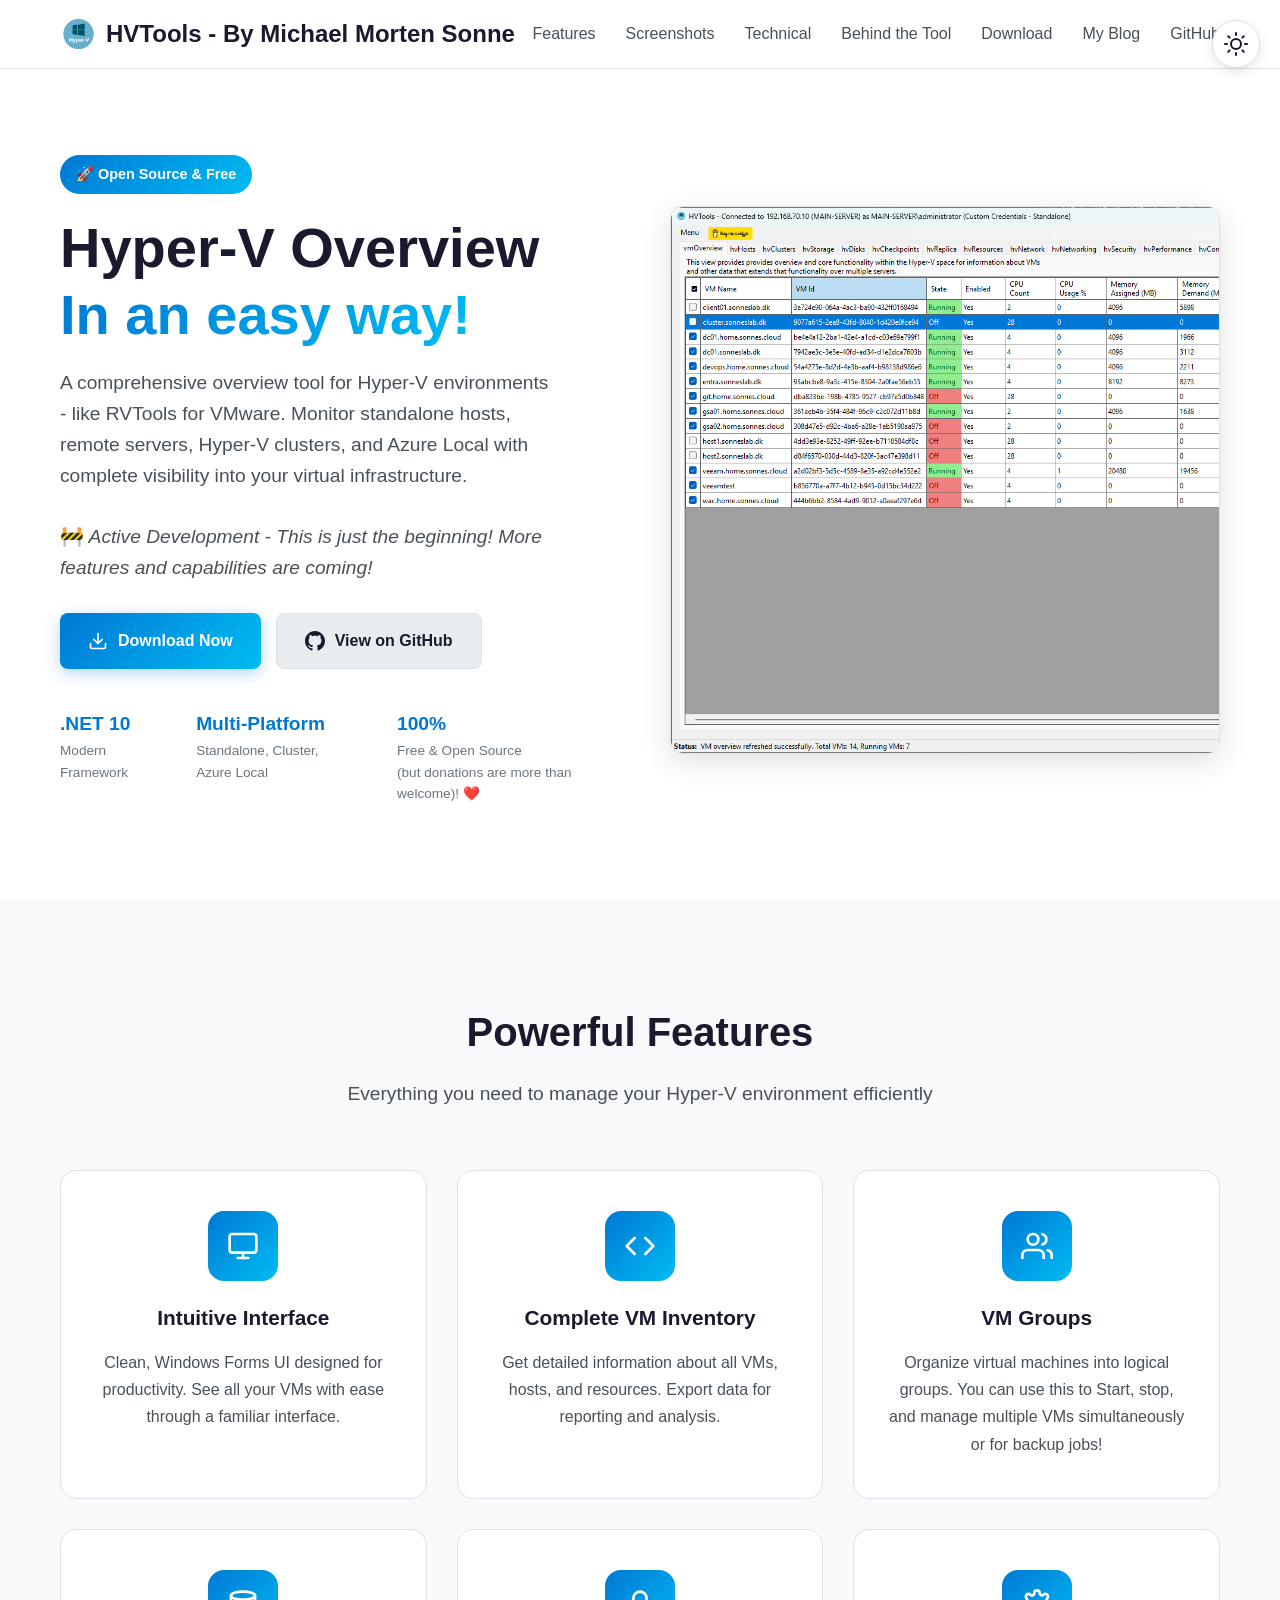
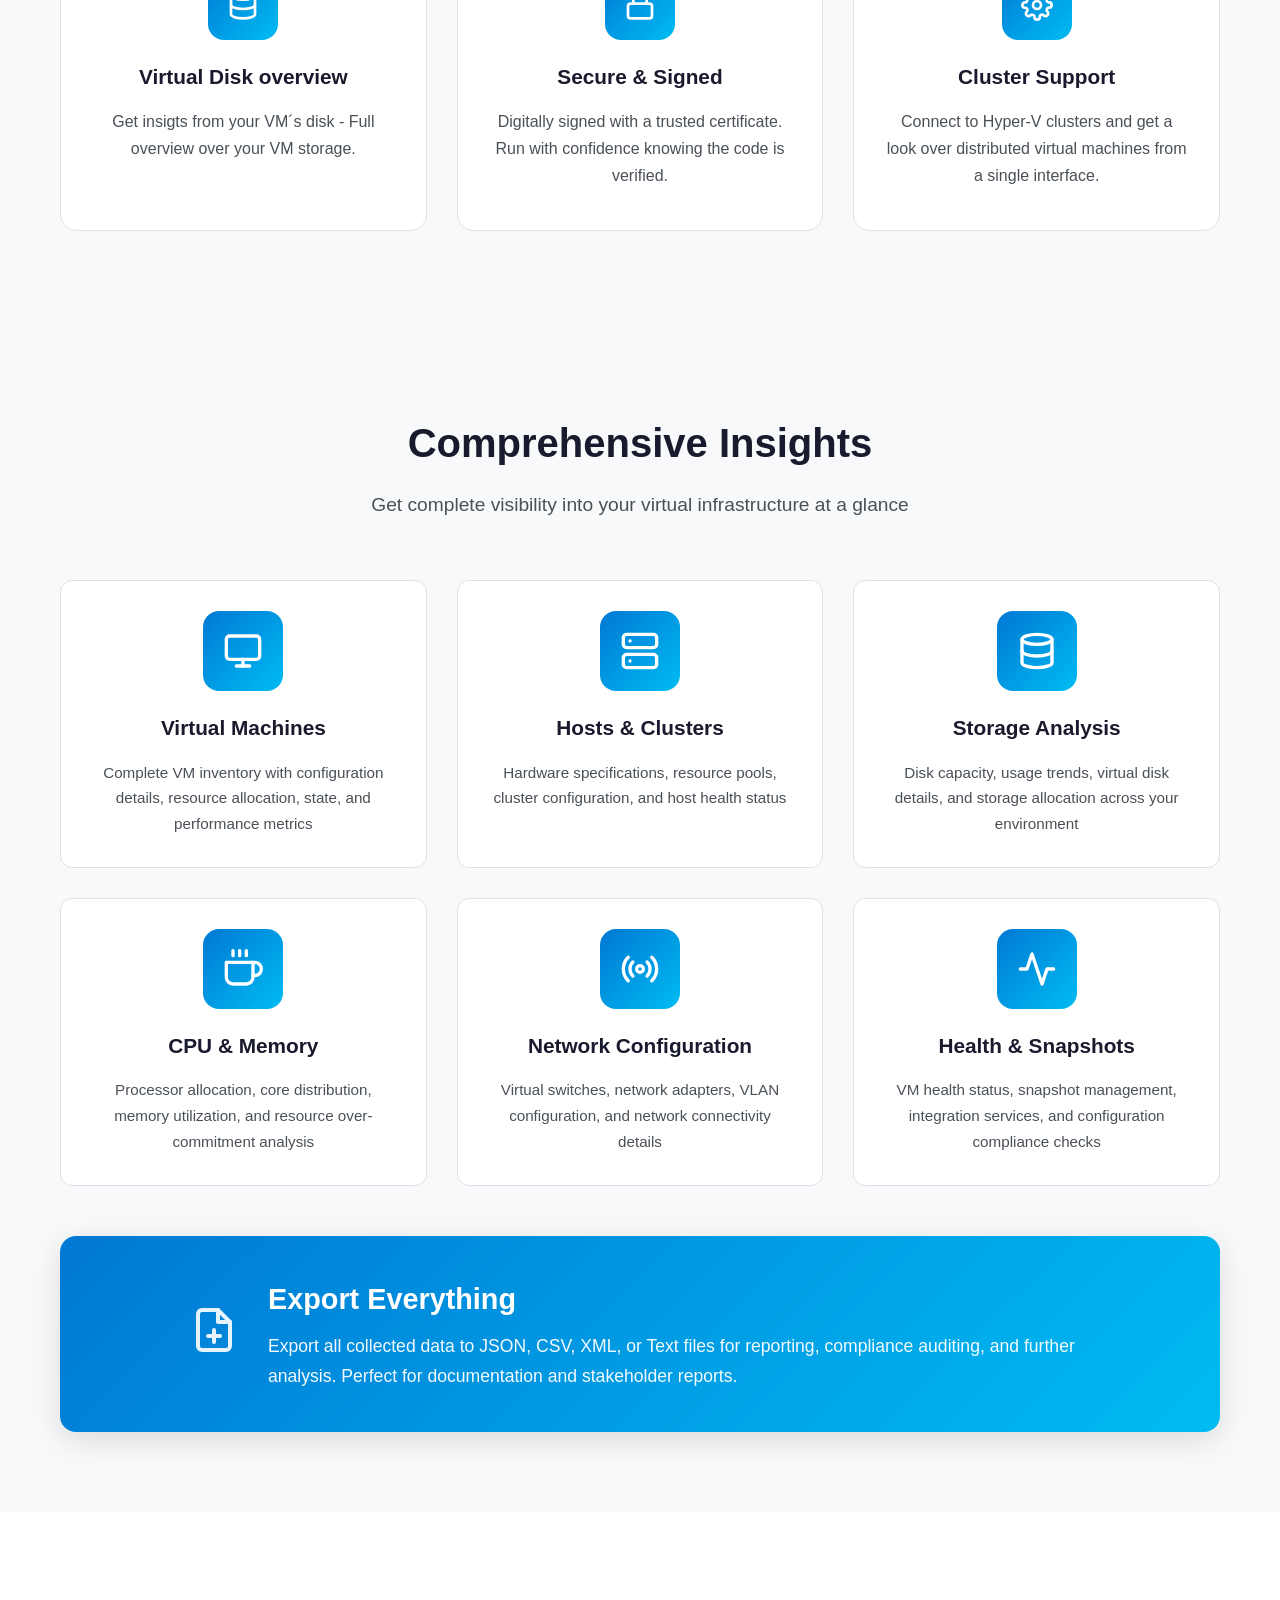
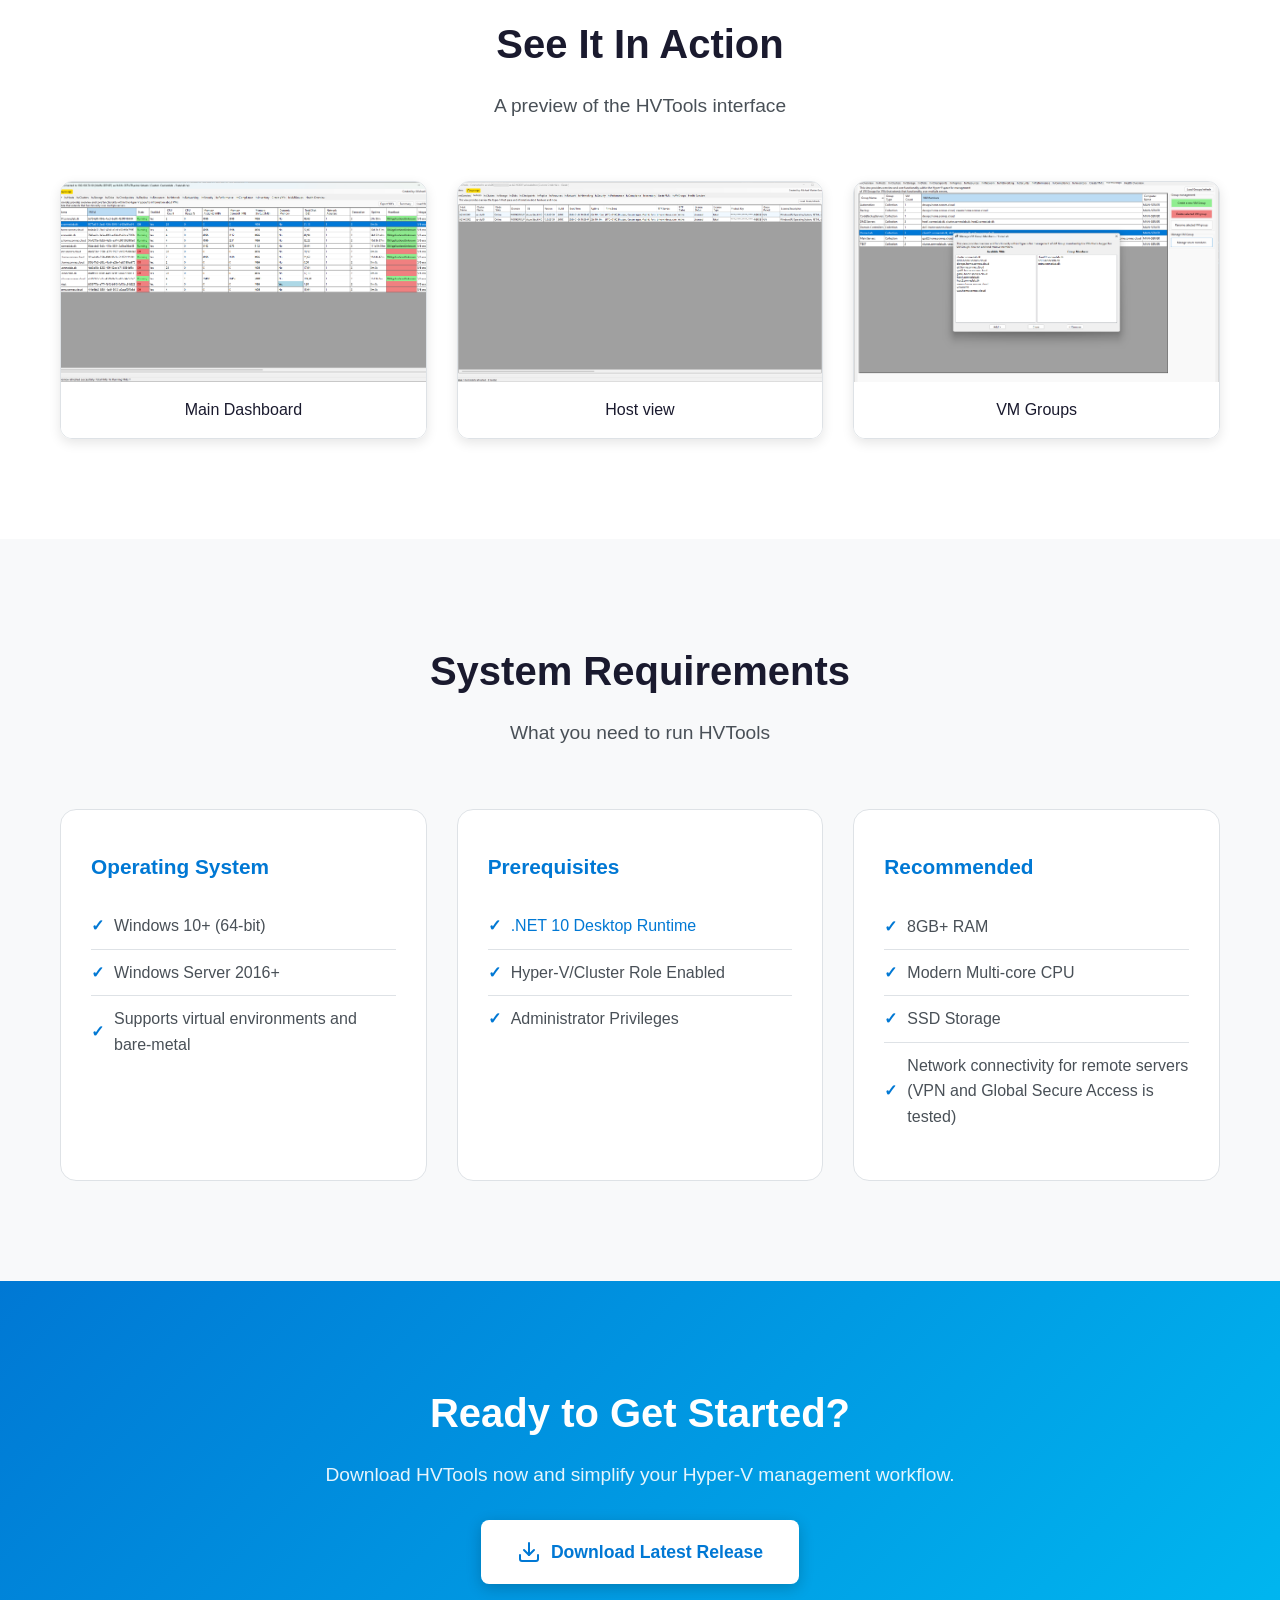
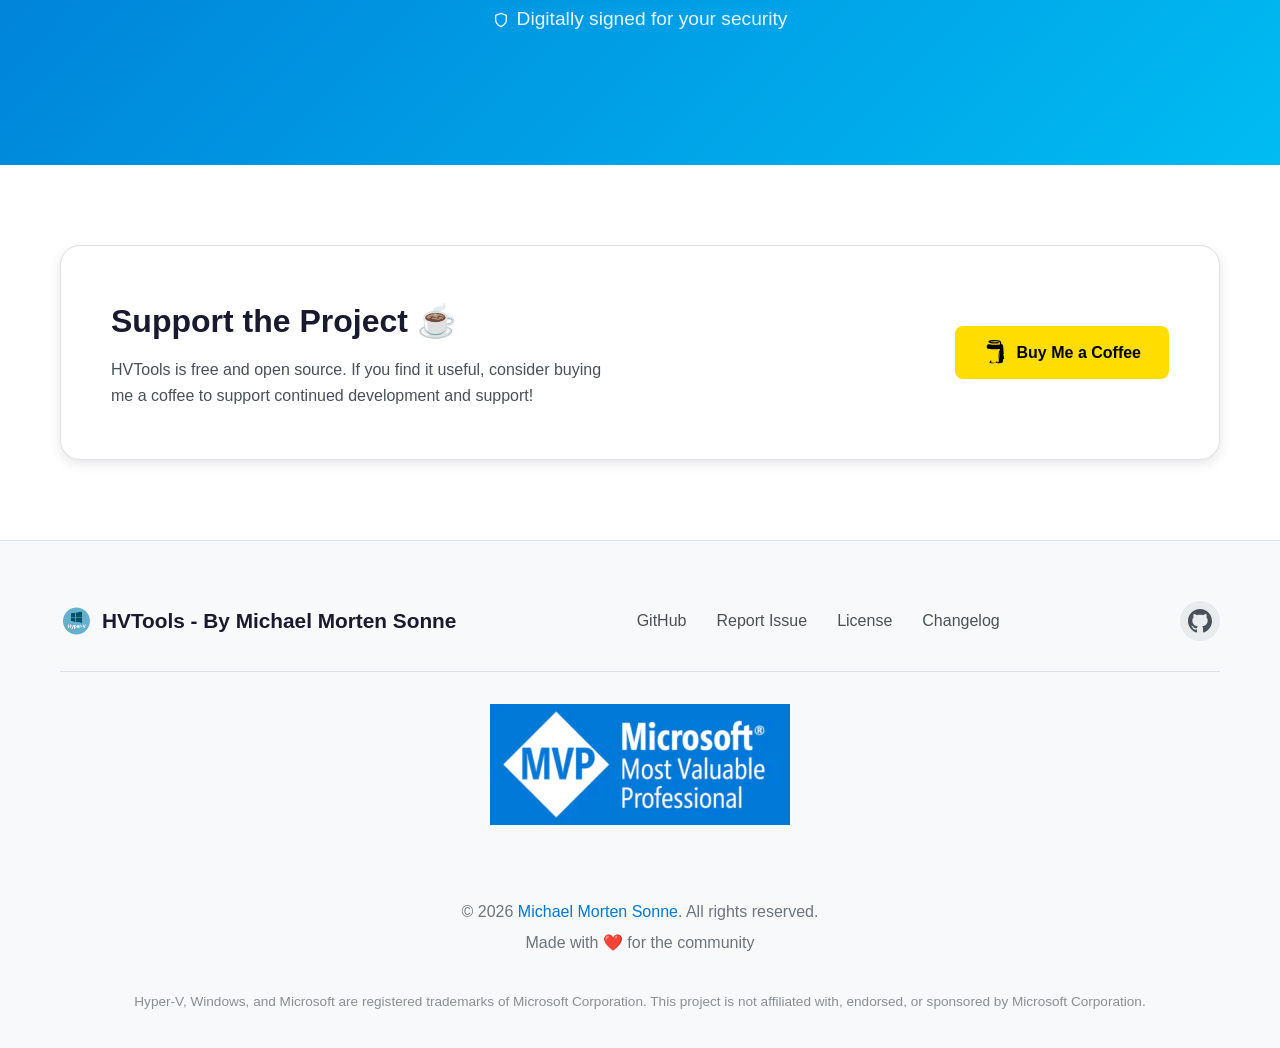
==== commit 948913f1: "Update footer branding to include author name in landing pages" ====
--- a/landingpage/index.html
+++ b/landingpage/index.html
@@ -393,7 +393,7 @@
             <div class="footer-content">
                 <div class="footer-brand">
                     <img src="assets/images/logo.png" alt="HVTools Logo" class="footer-logo">
-                    <span>HVTools</span>
+                    <span>HVTools - By Michael Morten Sonne</span>
                 </div>
                 <div class="footer-links">
                     <a href="https://github.com/michaelmsonne/HVTools" target="_blank" rel="noopener">GitHub</a>
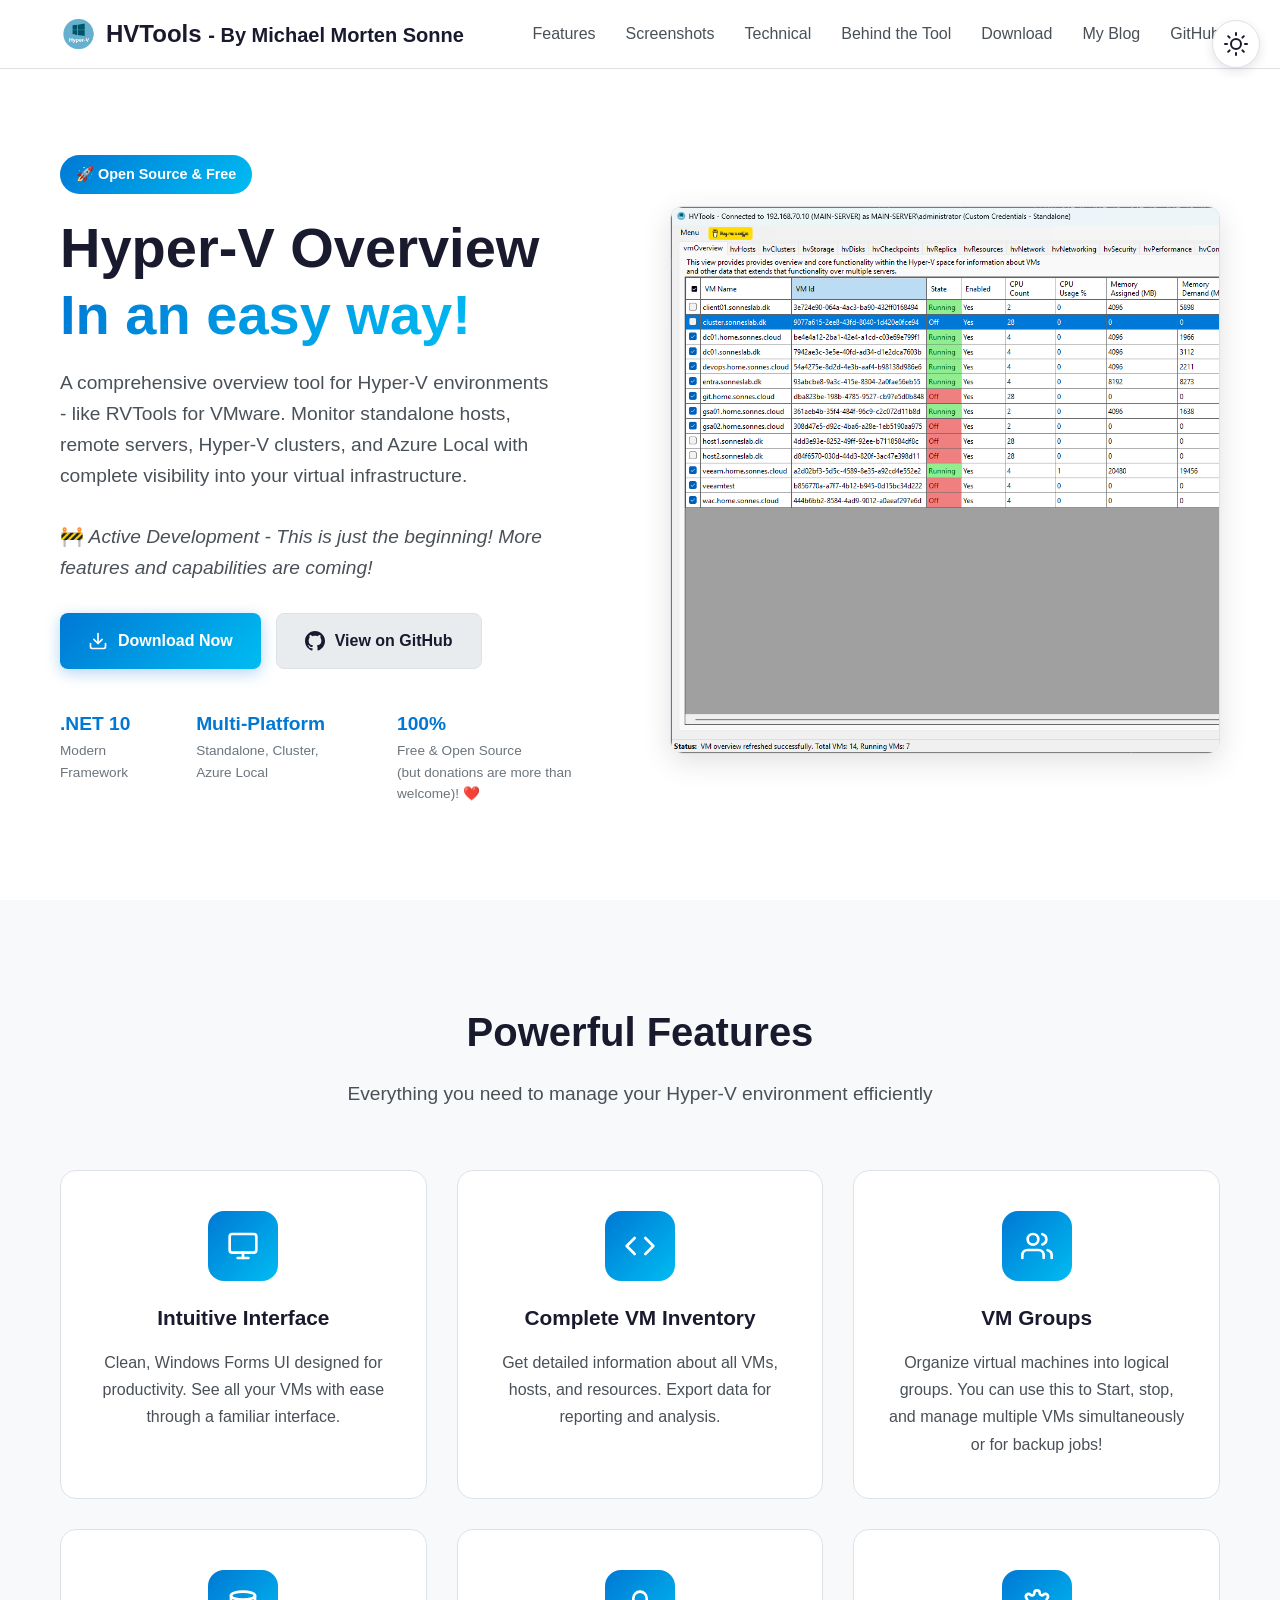
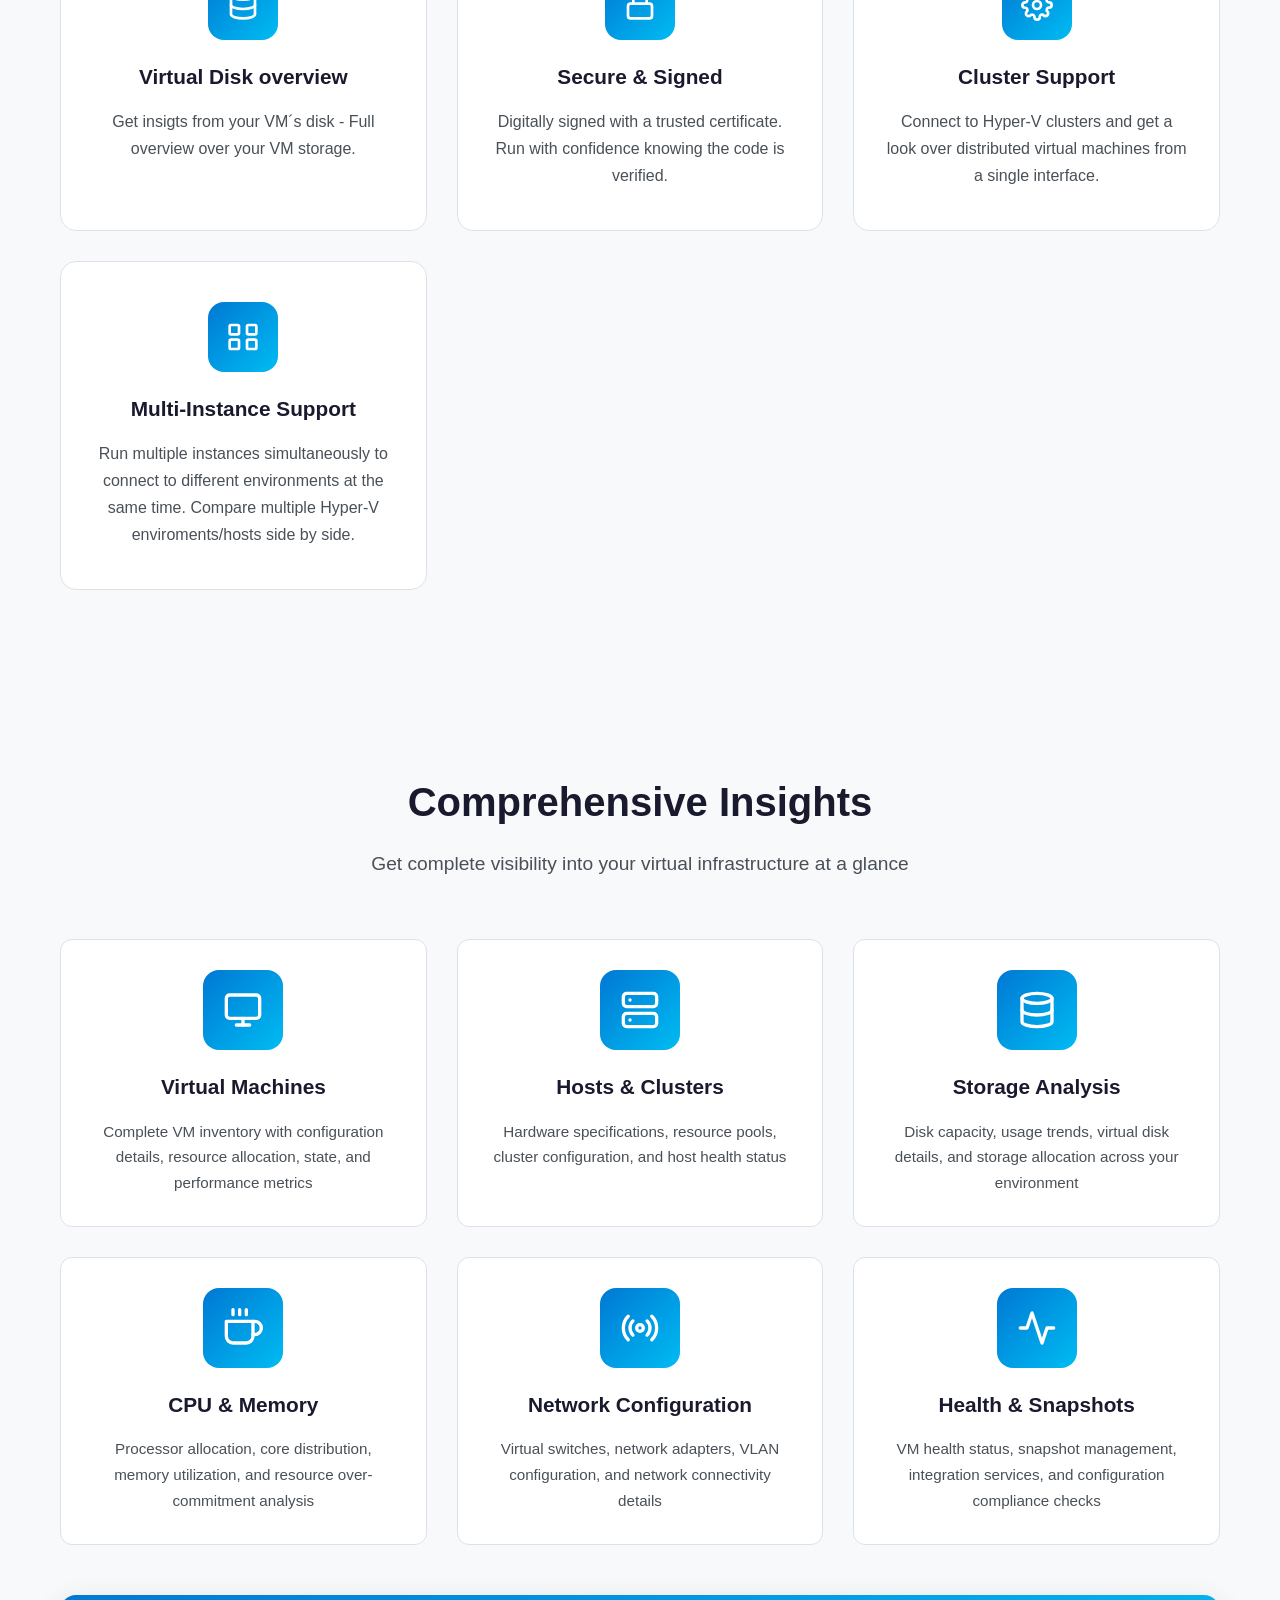
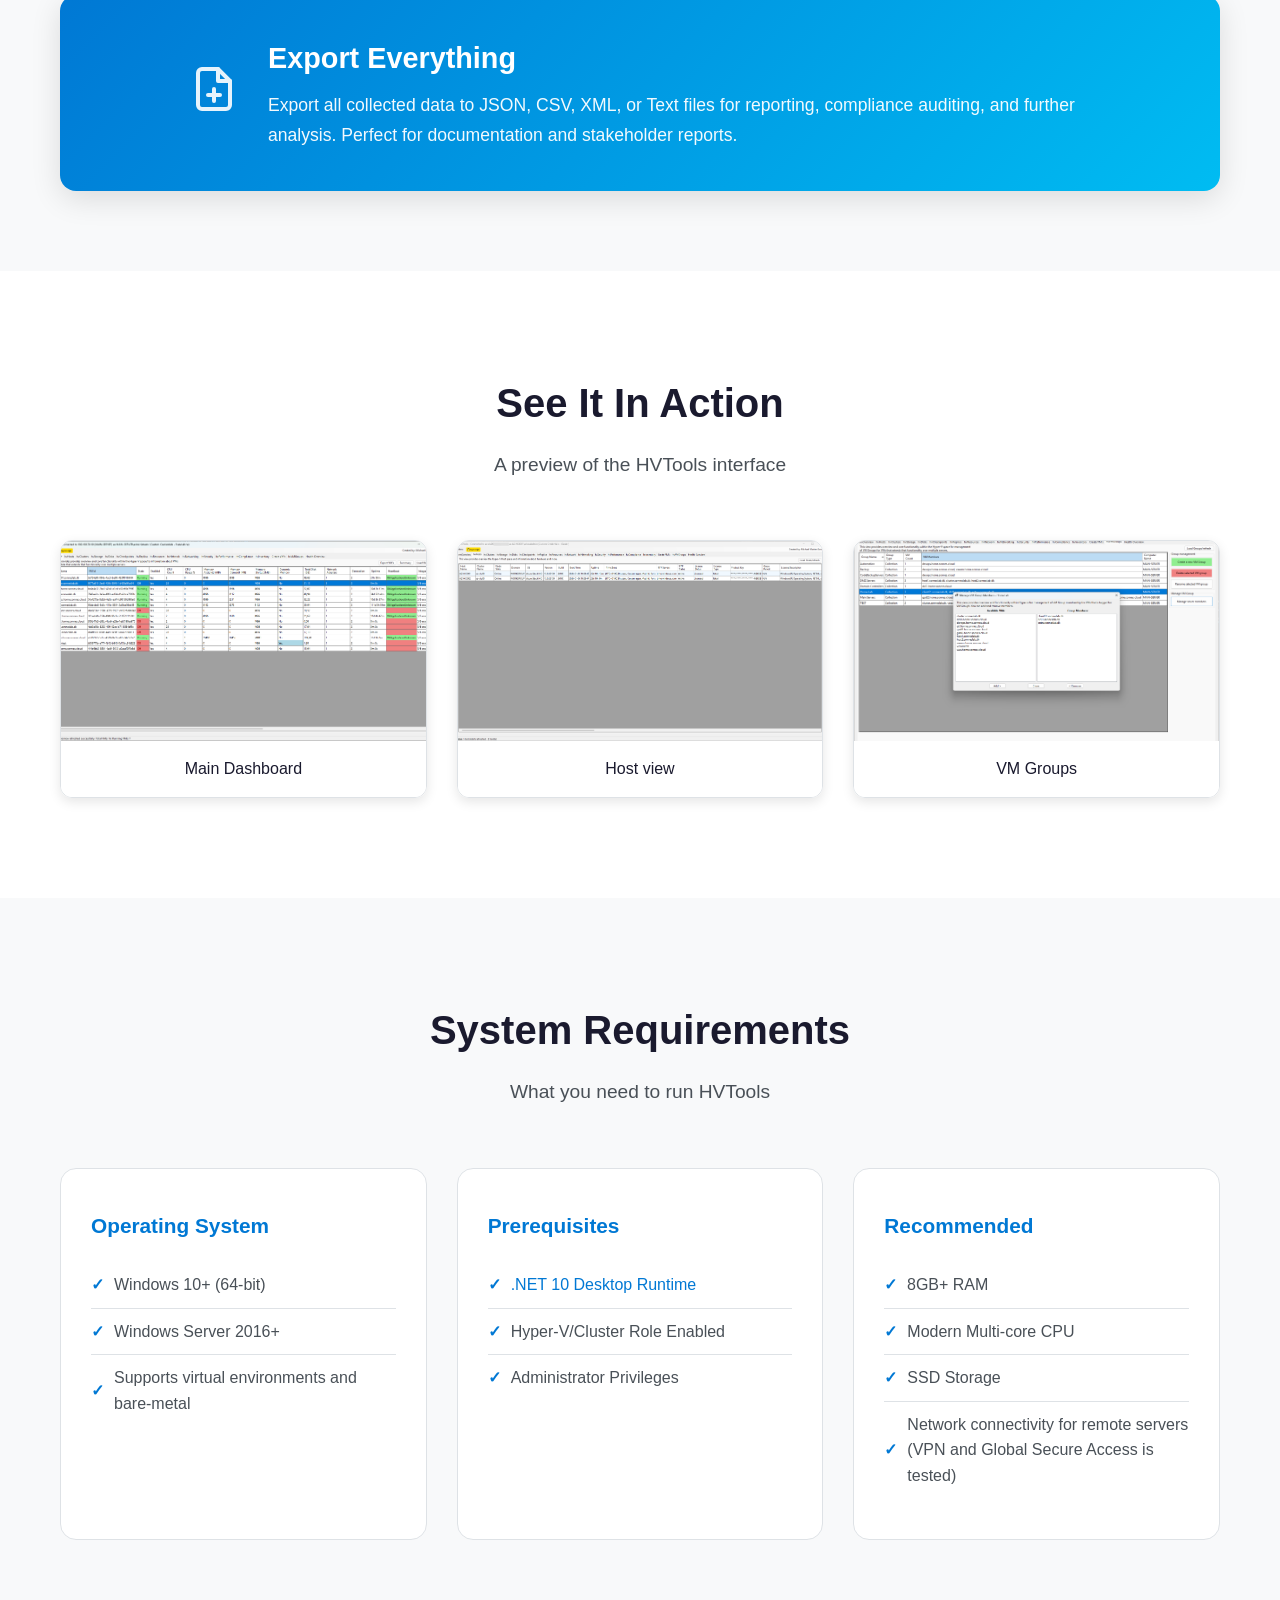
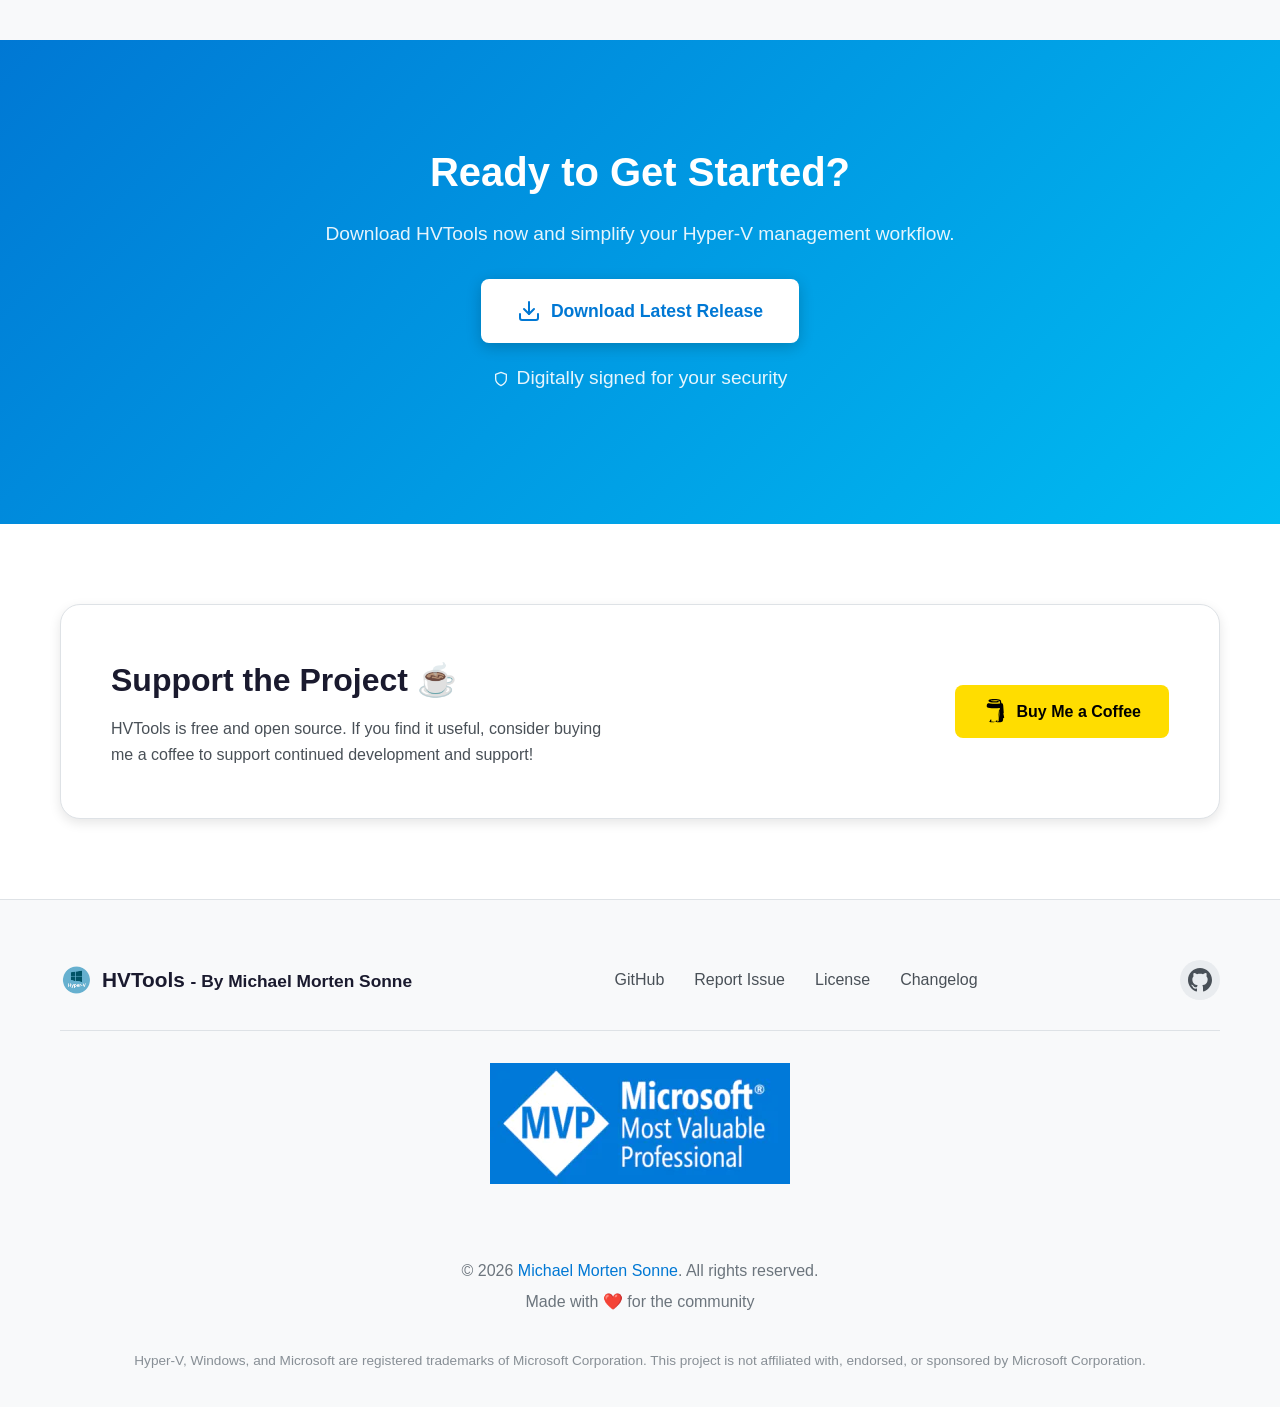
==== commit 5090b8a2: "Add multi-instance support feature to landing page and technical documentation" ====
--- a/landingpage/index.html
+++ b/landingpage/index.html
@@ -44,13 +44,13 @@
         <div class="nav-container">
             <a href="#" class="nav-logo">
                 <img src="assets/images/logo.png" alt="HVTools Logo" class="logo-img">
-                <span>HVTools - By Michael Morten Sonne</span>
+                <span>HVTools <small class="brand-author">- By Michael Morten Sonne</small></span>
             </a>
             <ul class="nav-menu">
                 <li><a href="#features">Features</a></li>
                 <li><a href="#screenshots">Screenshots</a></li>
                 <li><a href="technical.html">Technical</a></li>
-                <li><a href="behind-the-code.html">Behind the Tool</a></li>
+                <li><a href="behind-the-tool.html">Behind the Tool</a></li>
                 <li><a href="#download">Download</a></li>
                 <li><a href="https://blog.sonnes.cloud" target="_blank" rel="noopener">My Blog</a></li>
                 <li><a href="https://github.com/michaelmsonne/HVTools" target="_blank" rel="noopener">GitHub</a></li>
@@ -184,6 +184,18 @@
                     <h3>Cluster Support</h3>
                     <p>Connect to Hyper-V clusters and get a look over distributed virtual machines from a single interface.</p>
                 </div>
+                <div class="feature-card">
+                    <div class="feature-icon">
+                        <svg xmlns="http://www.w3.org/2000/svg" width="32" height="32" viewBox="0 0 24 24" fill="none" stroke="currentColor" stroke-width="2" stroke-linecap="round" stroke-linejoin="round">
+                            <rect x="2" y="3" width="7" height="7" rx="1"></rect>
+                            <rect x="15" y="3" width="7" height="7" rx="1"></rect>
+                            <rect x="2" y="14" width="7" height="7" rx="1"></rect>
+                            <rect x="15" y="14" width="7" height="7" rx="1"></rect>
+                        </svg>
+                    </div>
+                    <h3>Multi-Instance Support</h3>
+                    <p>Run multiple instances simultaneously to connect to different environments at the same time. Compare multiple Hyper-V enviroments/hosts side by side.</p>
+                </div>
             </div>
         </div>
     </section>
@@ -393,7 +405,7 @@
             <div class="footer-content">
                 <div class="footer-brand">
                     <img src="assets/images/logo.png" alt="HVTools Logo" class="footer-logo">
-                    <span>HVTools - By Michael Morten Sonne</span>
+                    <span>HVTools <small class="brand-author">- By Michael Morten Sonne</small></span>
                 </div>
                 <div class="footer-links">
                     <a href="https://github.com/michaelmsonne/HVTools" target="_blank" rel="noopener">GitHub</a>
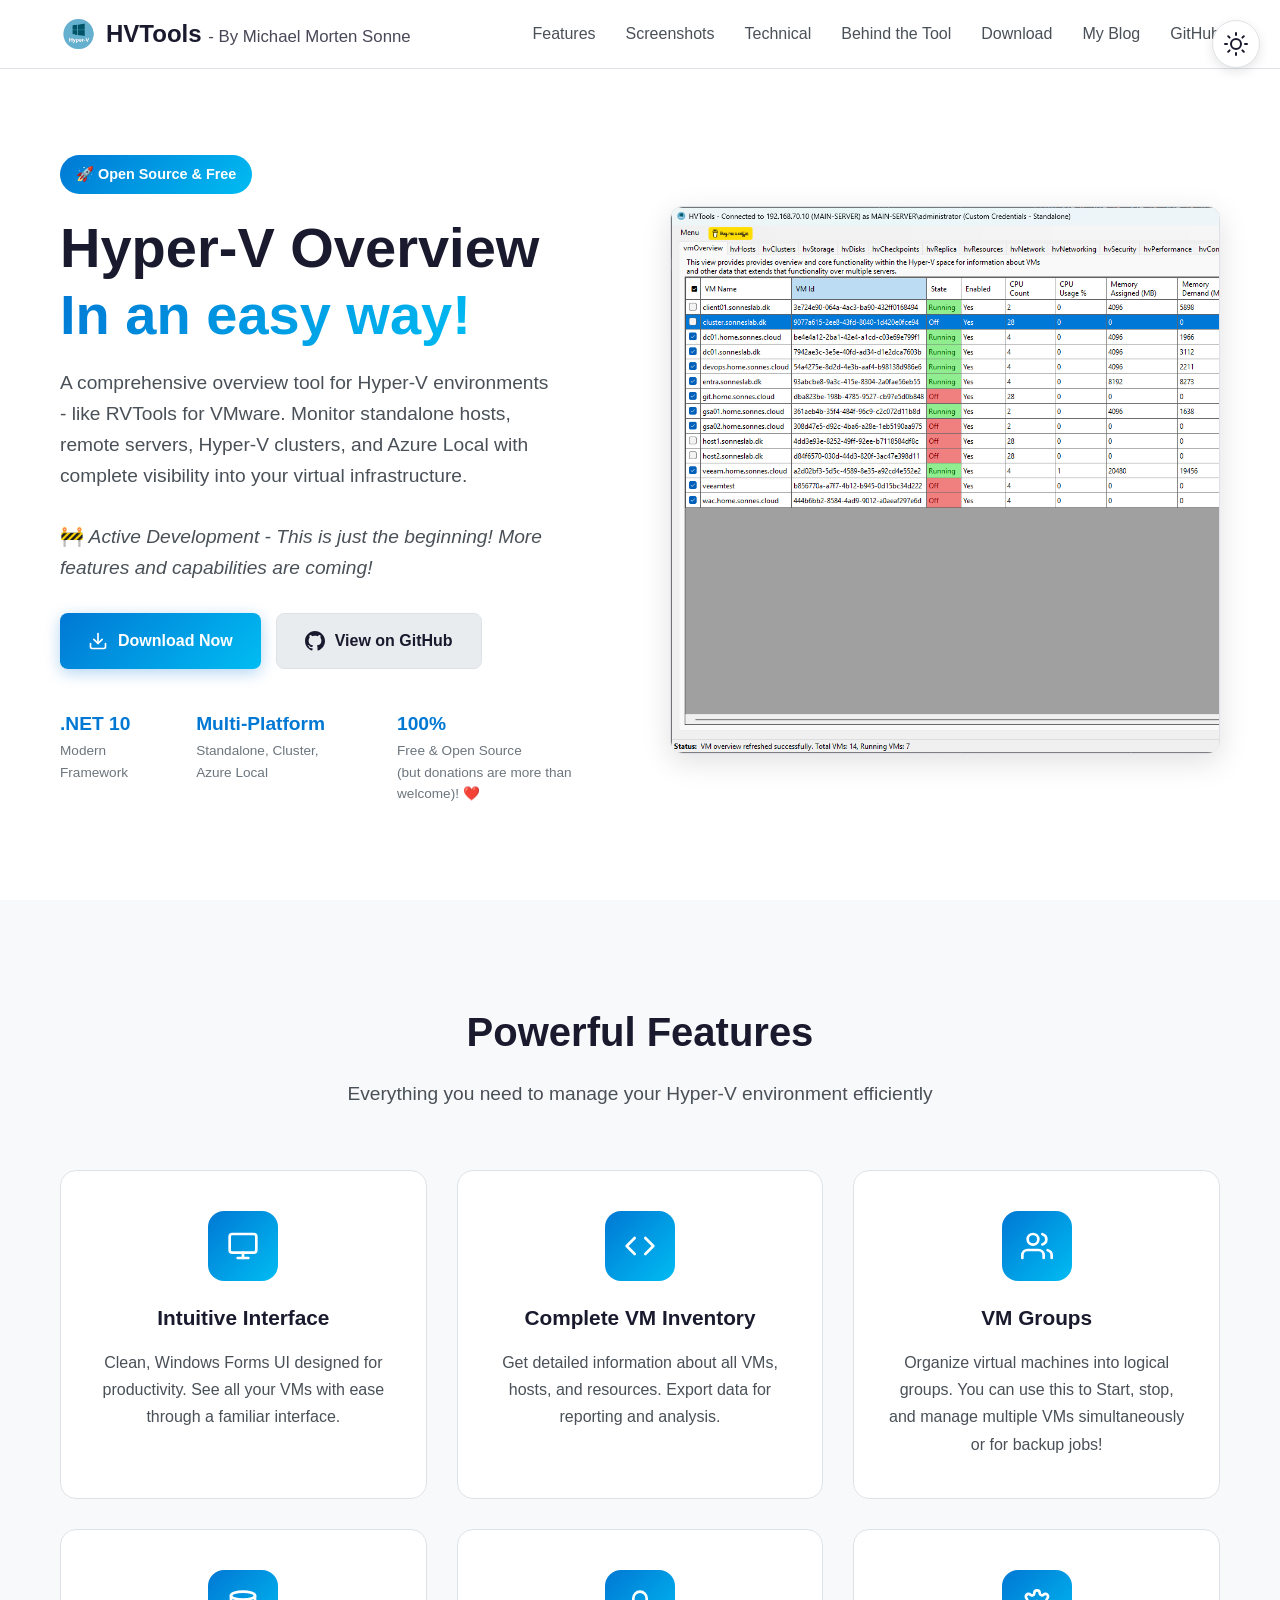
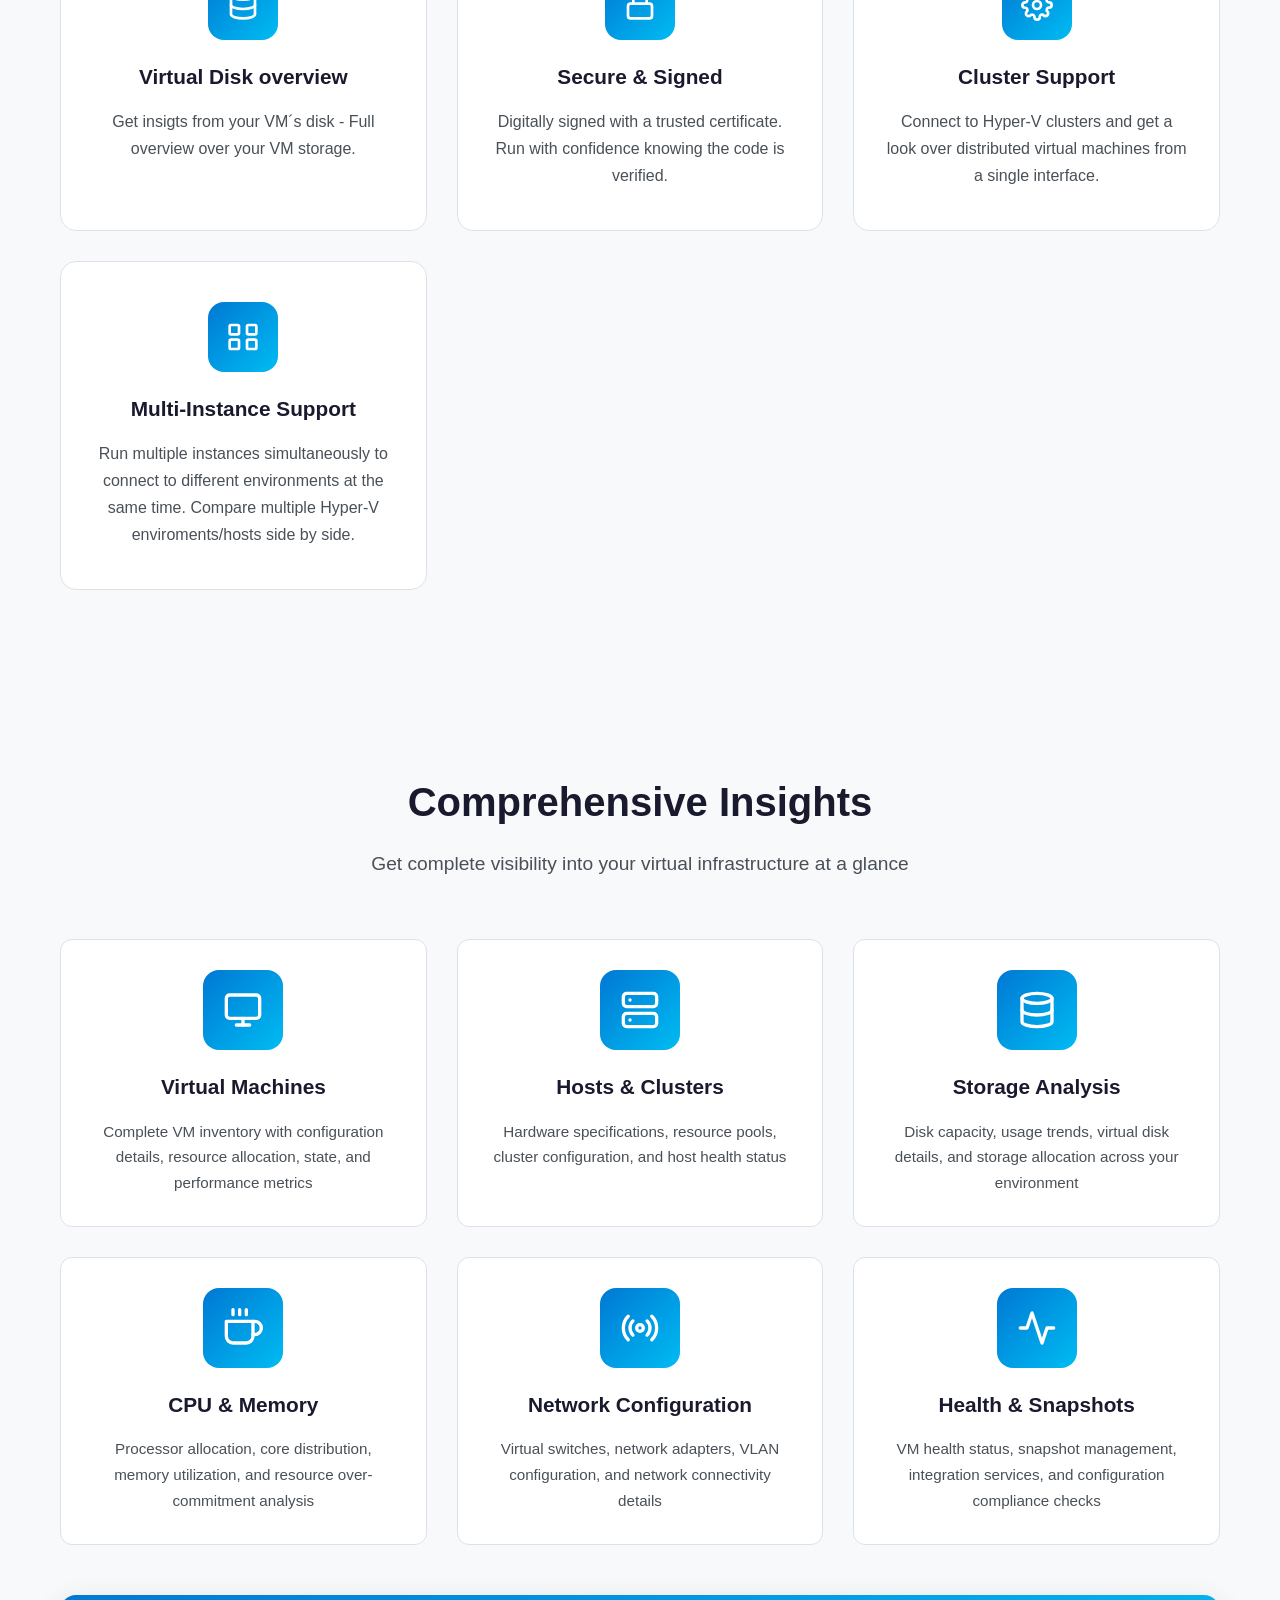
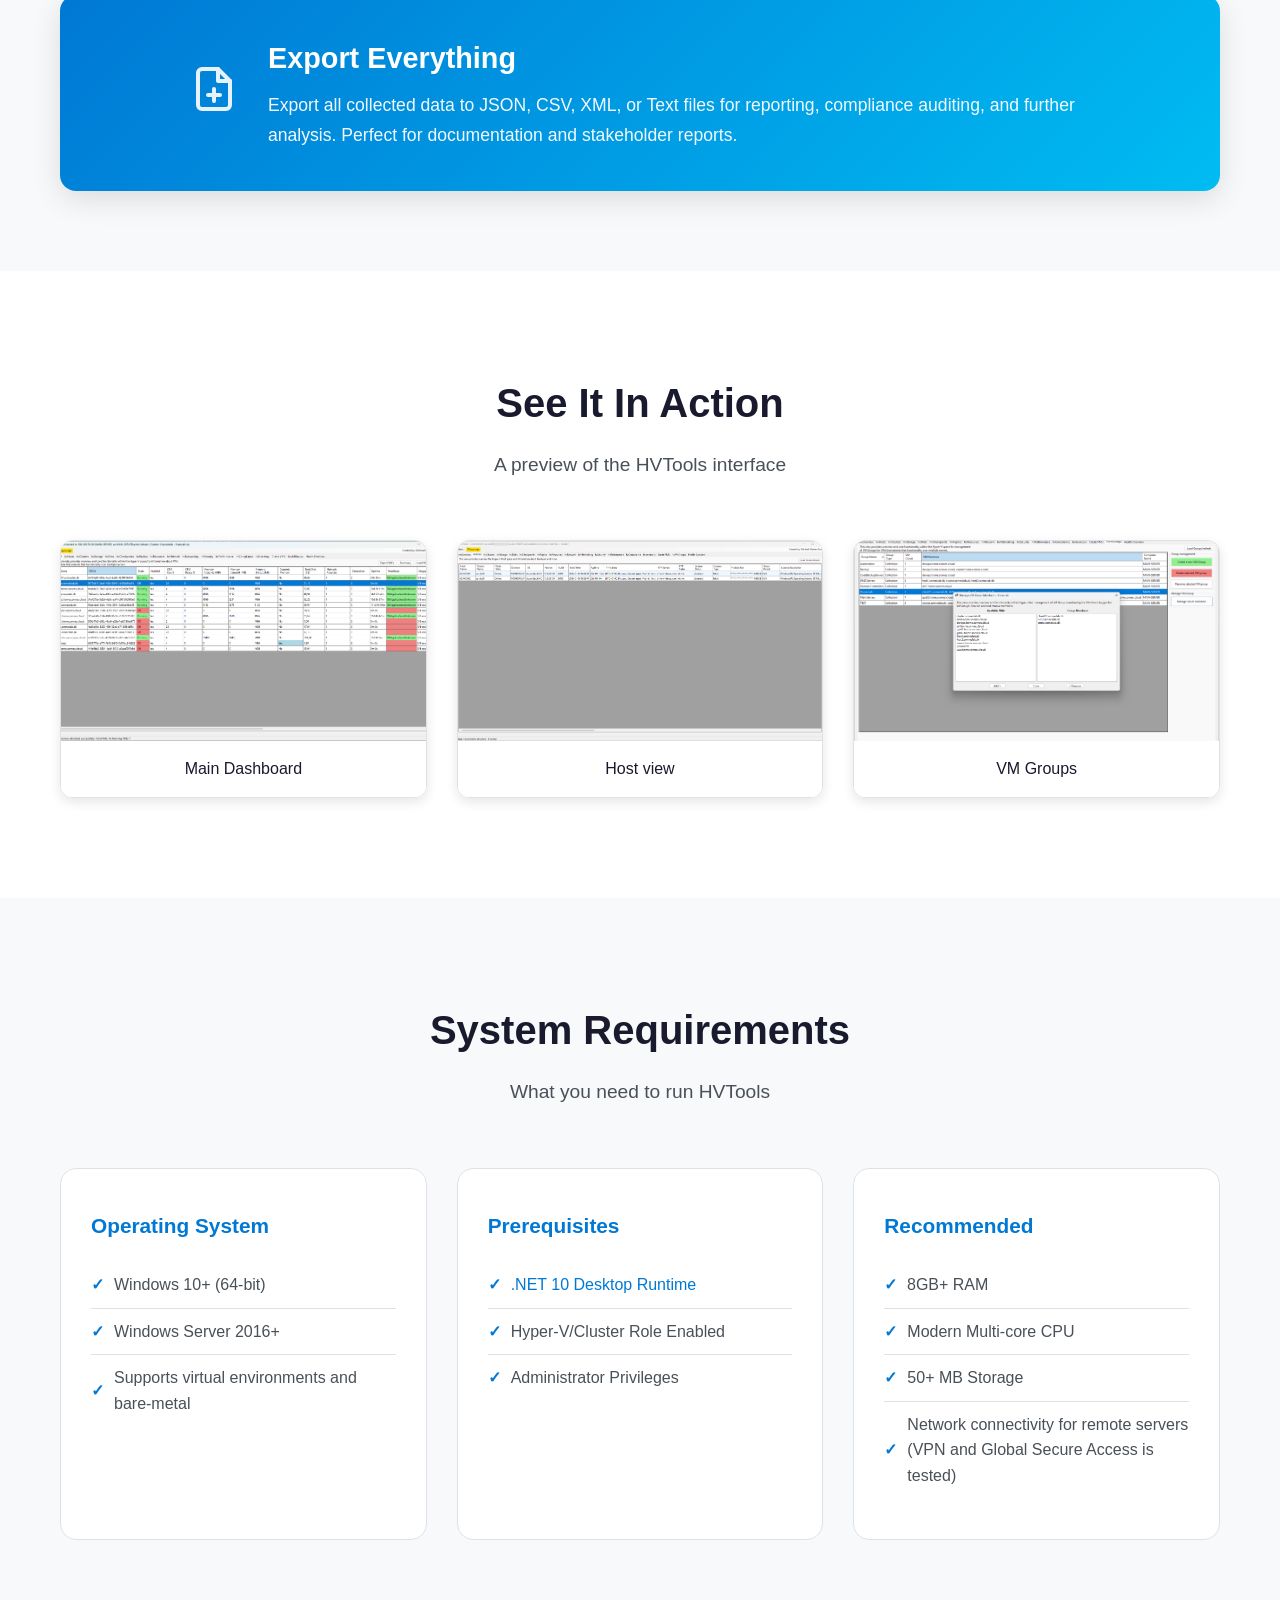
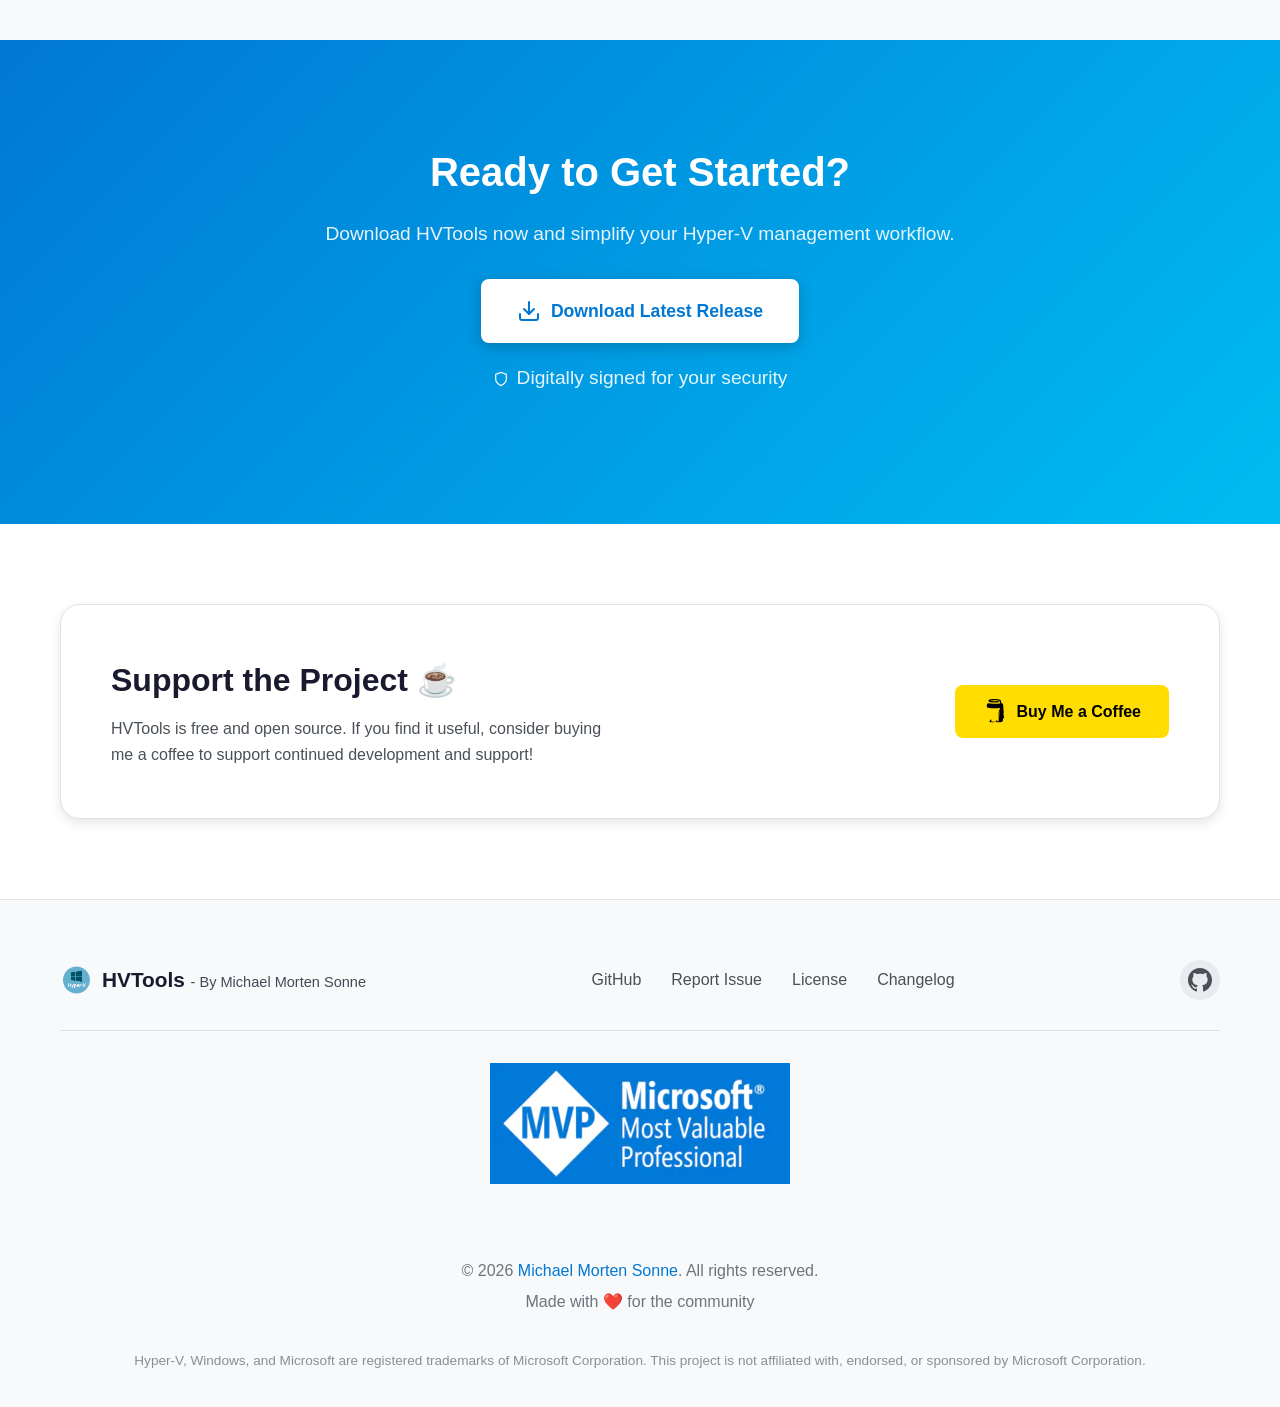
==== commit b7e54276: "Update storage requirement in documentation from SSD to 50+ MB" ====
--- a/landingpage/index.html
+++ b/landingpage/index.html
@@ -347,7 +347,7 @@
                     <ul>
                         <li>8GB+ RAM</li>
                         <li>Modern Multi-core CPU</li>
-                        <li>SSD Storage</li>
+                        <li>50+ MB Storage</li>
                         <li>Network connectivity for remote servers (VPN and Global Secure Access is tested)</li>
                     </ul>
                 </div>
--- a/landingpage/assets/css/style.css
+++ b/landingpage/assets/css/style.css
@@ -1659,3 +1659,64 @@
         justify-content: center;
     }
 }
+
+/* ===== Brand Author Small Text ===== */
+.brand-author {
+    font-size: 0.7em;
+    font-weight: 400;
+    opacity: 0.8;
+}
+
+/* ===== Author Photo ===== */
+.author-card {
+    display: flex;
+    gap: 40px;
+    align-items: flex-start;
+}
+
+.author-photo {
+    flex-shrink: 0;
+}
+
+.author-image {
+    width: 180px;
+    height: 180px;
+    border-radius: 50%;
+    object-fit: cover;
+    border: 4px solid var(--accent-primary);
+    box-shadow: var(--shadow-md);
+}
+
+/* ===== Disclaimer Card ===== */
+.disclaimer-card {
+    background: var(--card-bg);
+    border-radius: 12px;
+    padding: 30px;
+    border: 1px solid var(--border-color);
+    border-left: 4px solid #f59e0b;
+    max-width: 900px;
+    margin: 0 auto;
+}
+
+.disclaimer-card p {
+    color: var(--text-secondary);
+    line-height: 1.7;
+    margin-bottom: 15px;
+}
+
+.disclaimer-card p:last-child {
+    margin-bottom: 0;
+}
+
+@media (max-width: 768px) {
+    .author-card {
+        flex-direction: column;
+        align-items: center;
+        text-align: center;
+    }
+    
+    .author-image {
+        width: 150px;
+        height: 150px;
+    }
+}
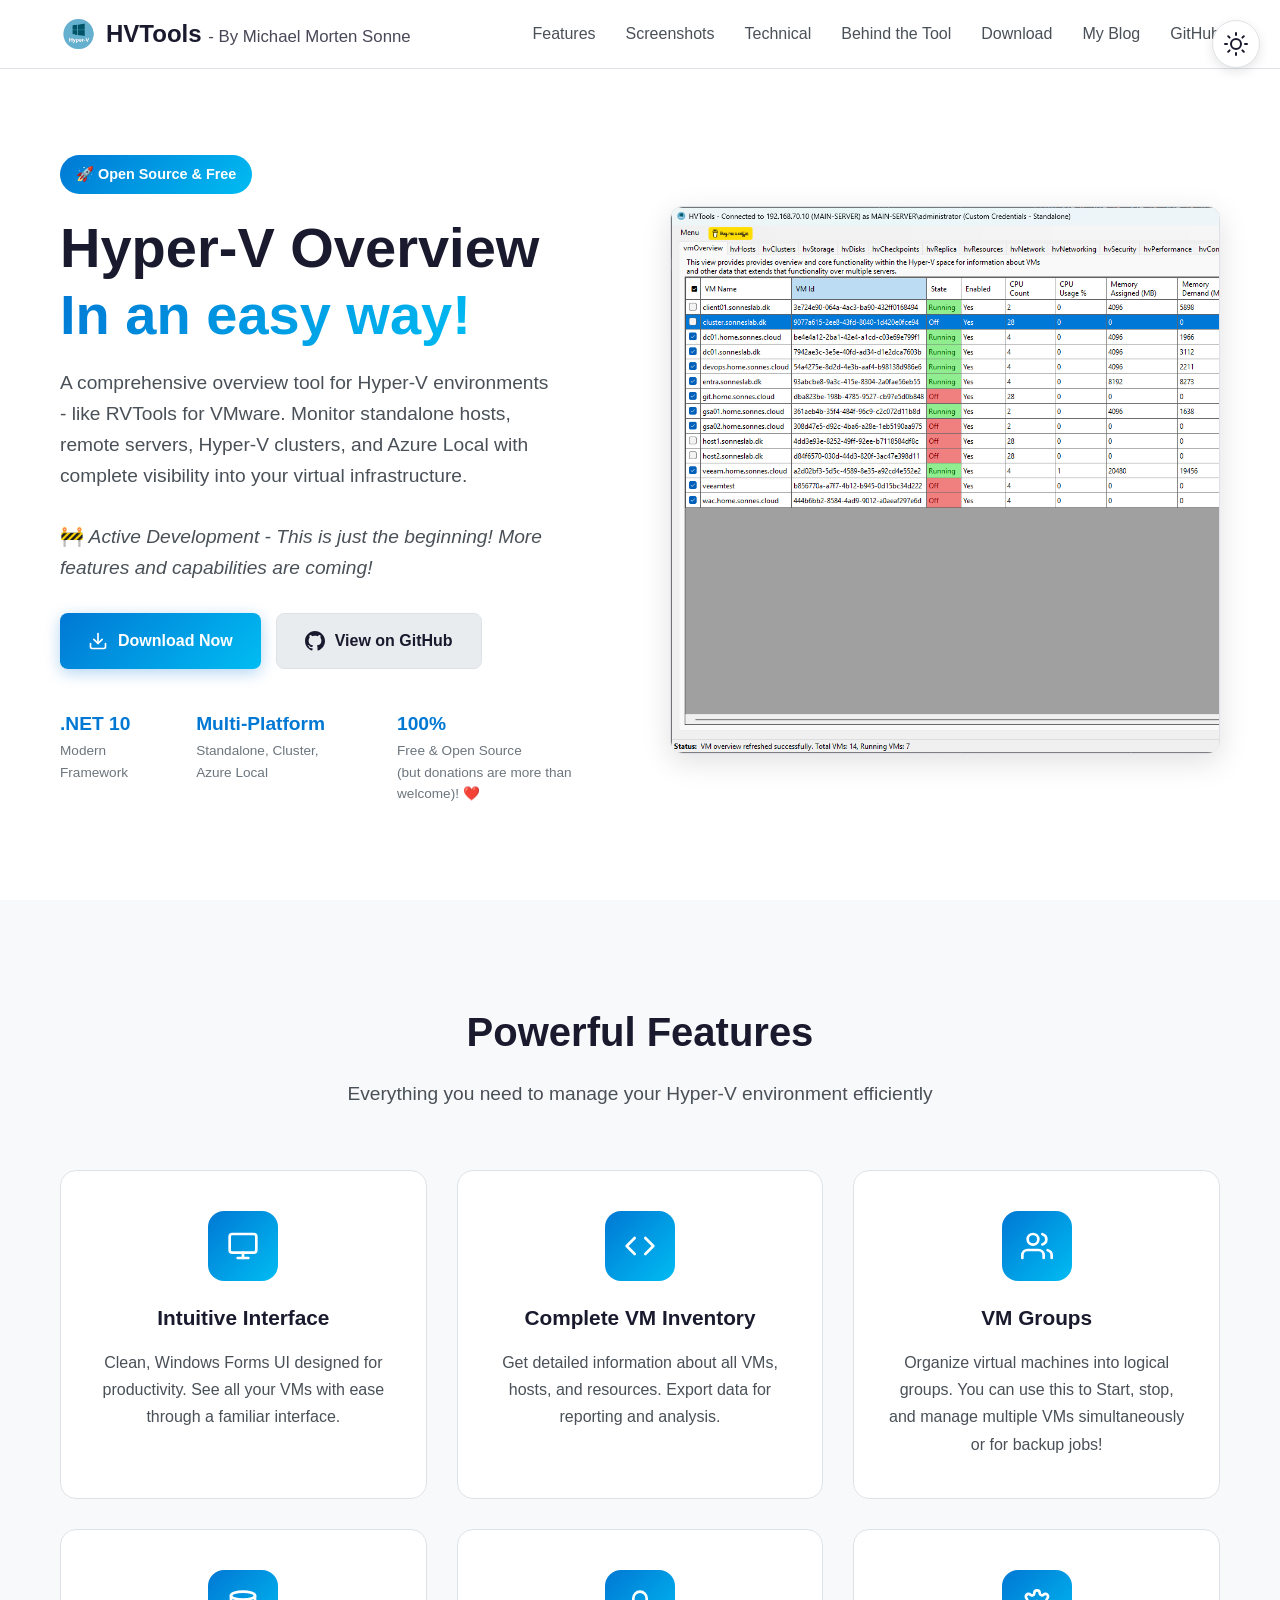
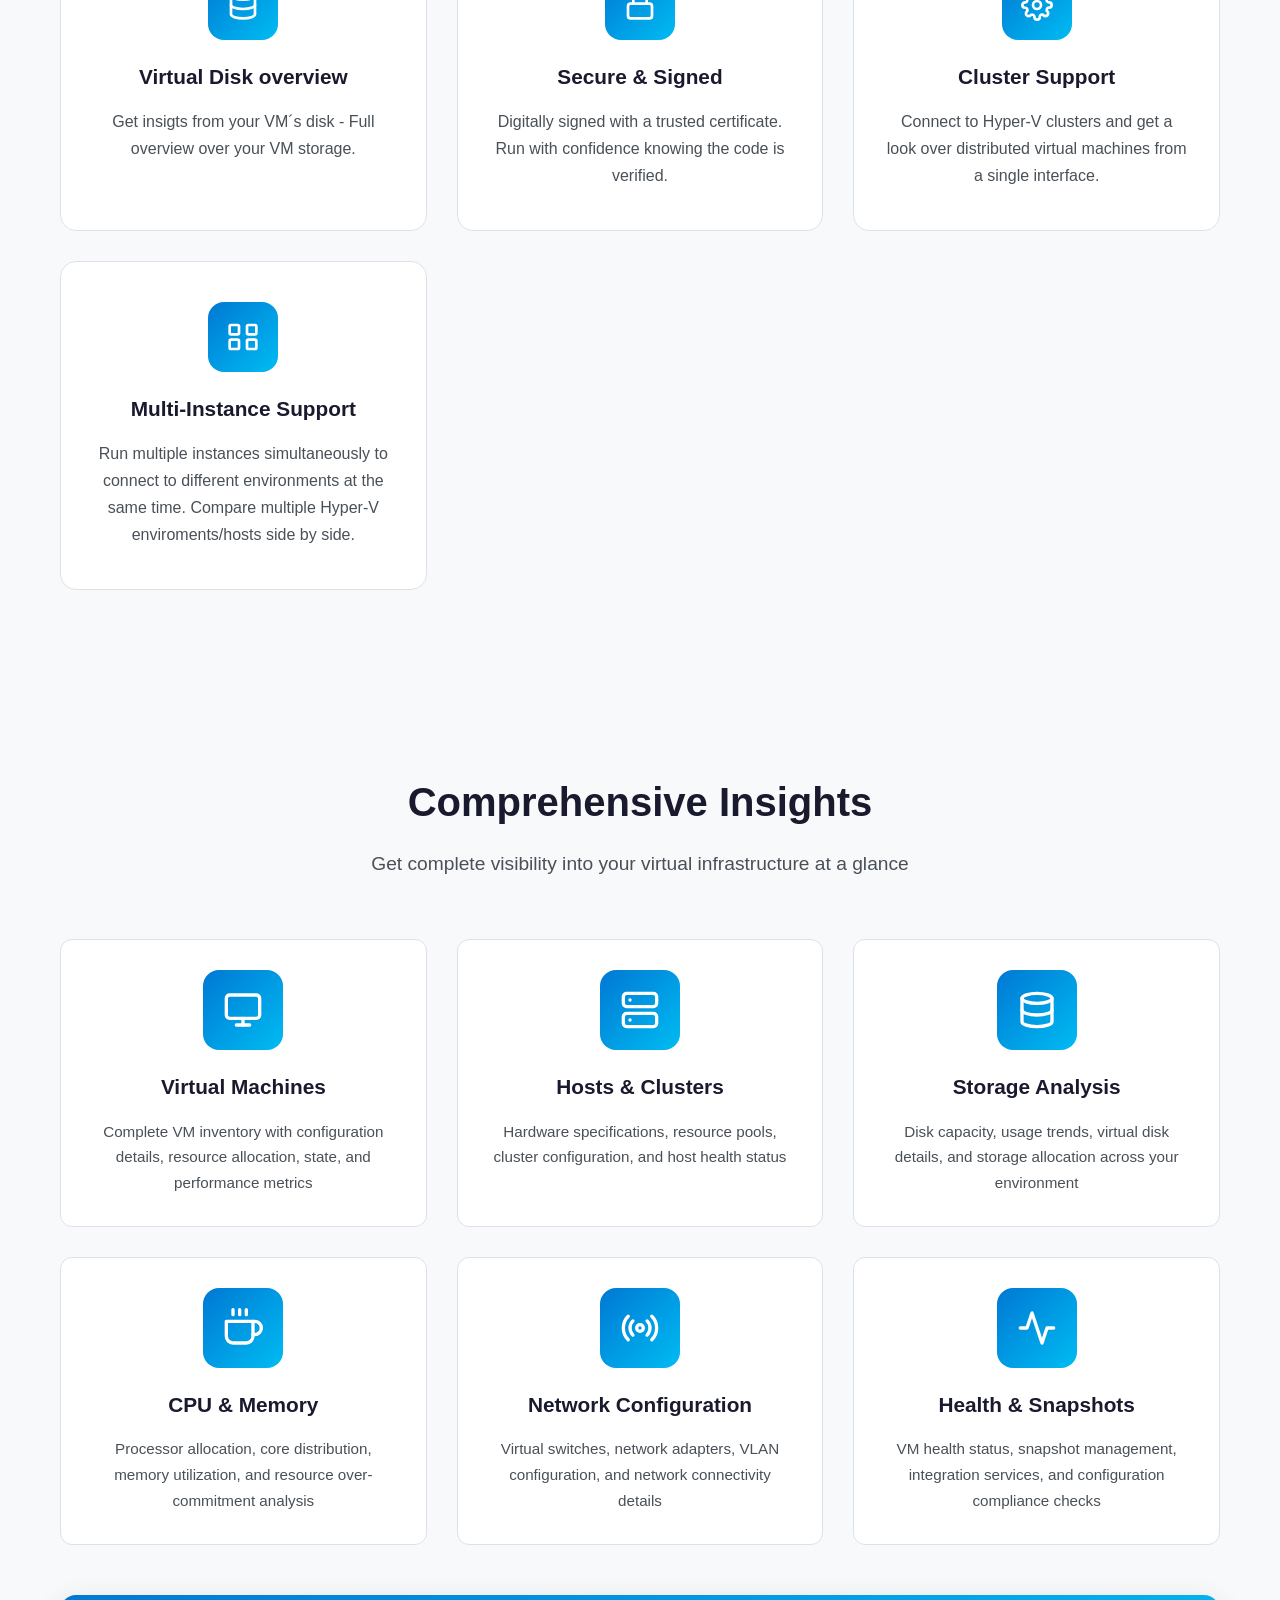
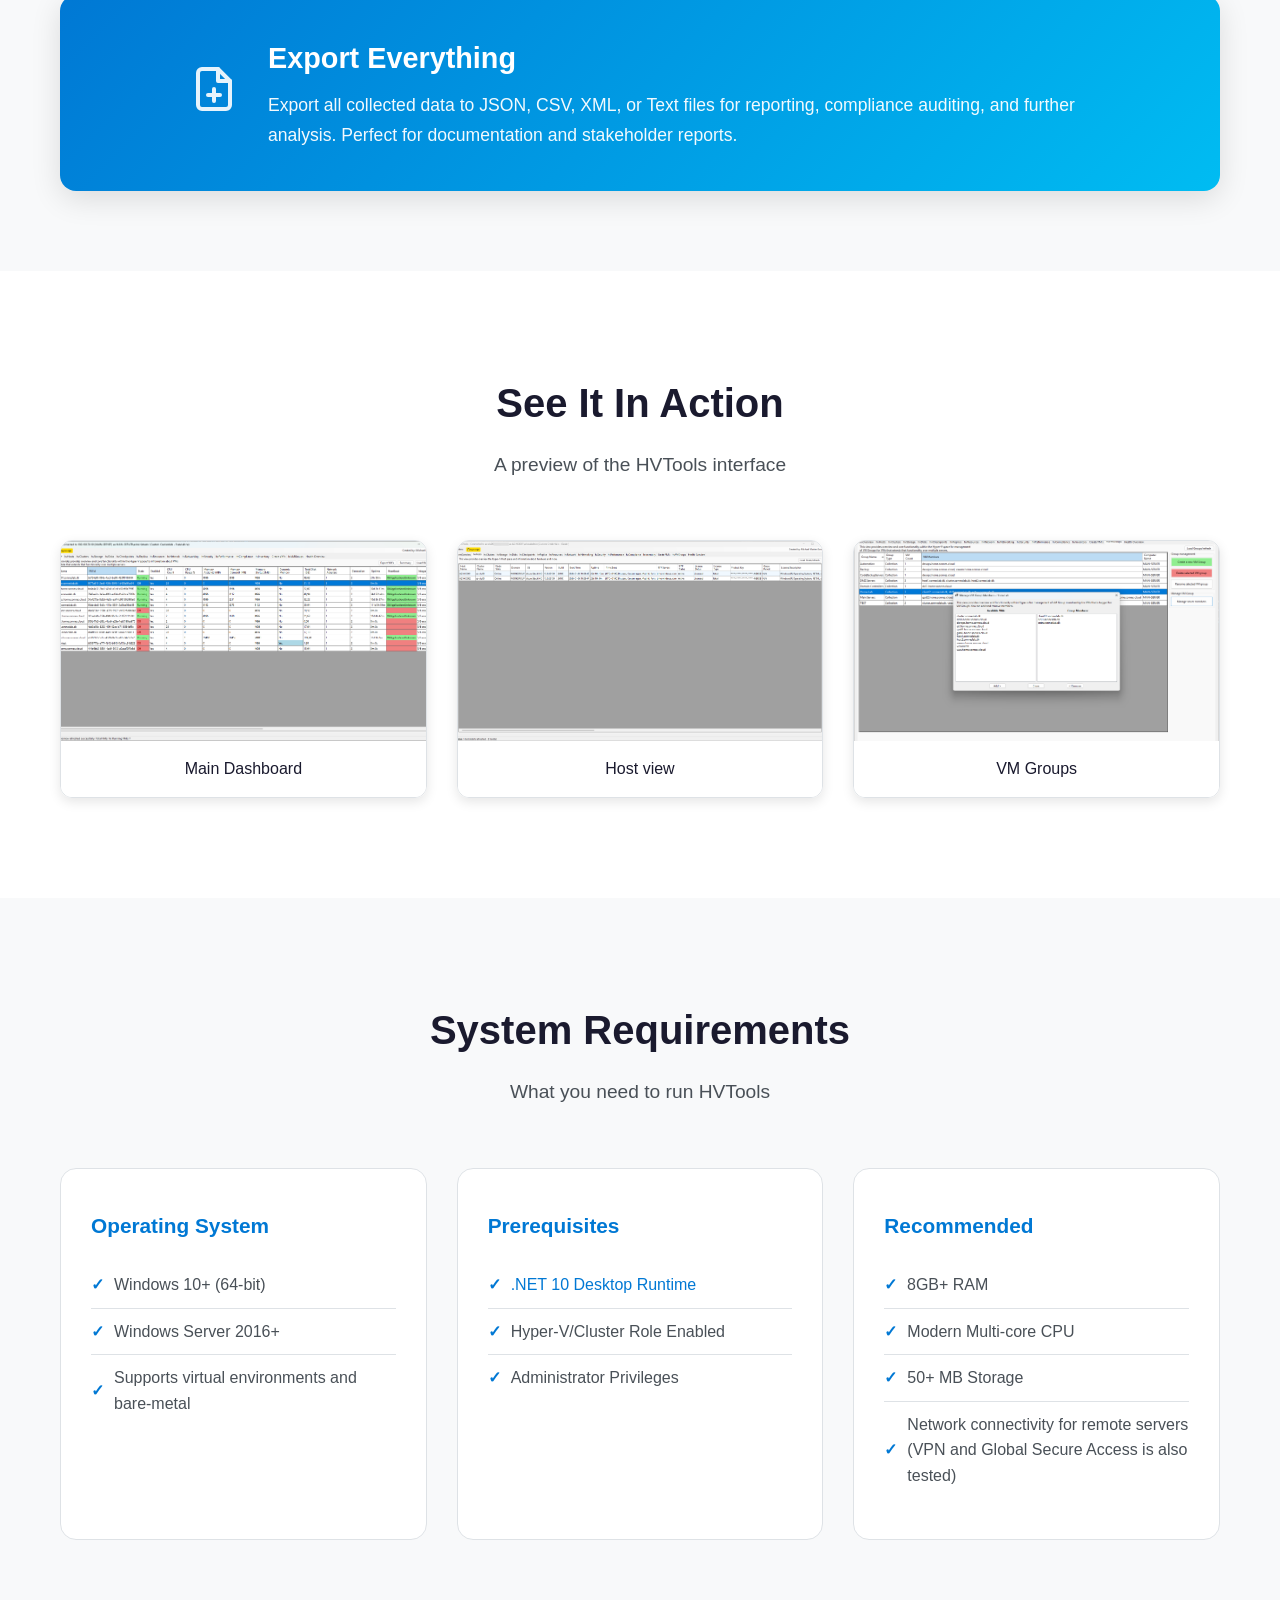
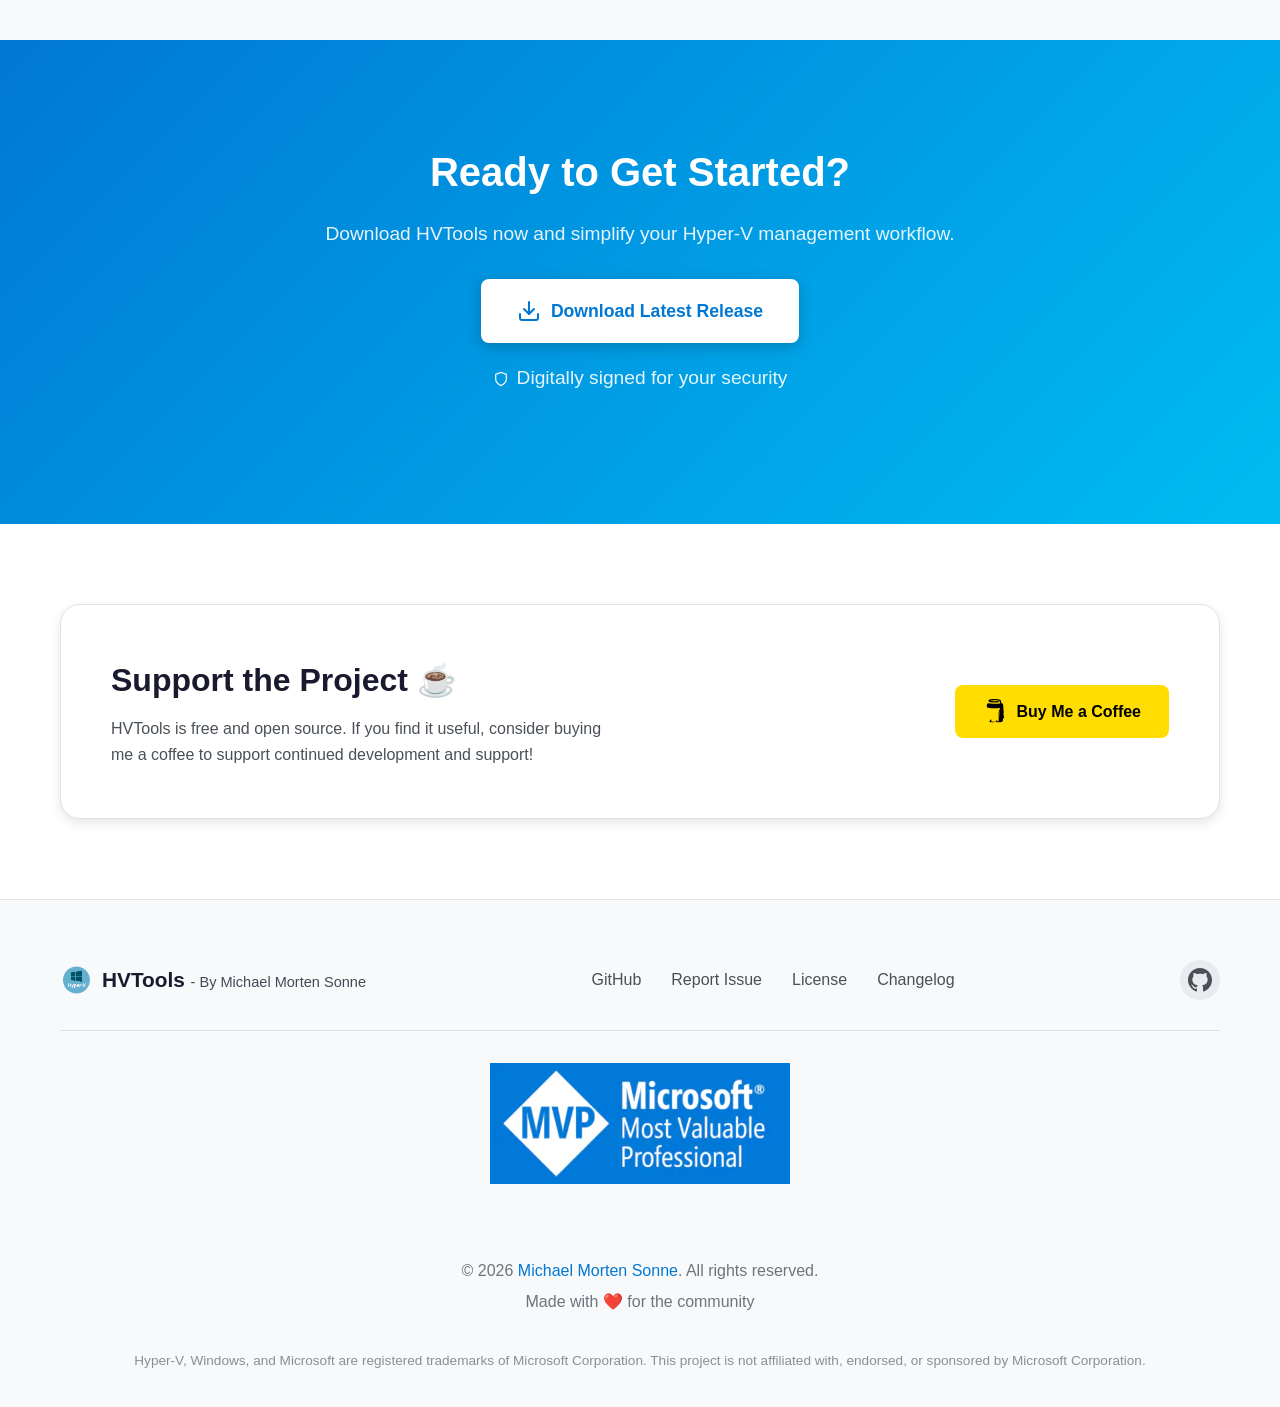
==== commit fb97ed95: "Update favicon to PNG and reference in HTML files Replaced the favicon with a new PNG version and up" ====
--- a/landingpage/index.html
+++ b/landingpage/index.html
@@ -17,7 +17,7 @@
     
     <title>HVTools - Hyper-V overview - Easy Overview</title>
     
-    <link rel="icon" href="assets/images/favicon.ico" type="image/x-icon">
+    <link rel="icon" href="assets/images/favicon.png" type="image/png">
     <link rel="stylesheet" href="assets/css/style.css">
 </head>
 <body>
@@ -348,7 +348,7 @@
                         <li>8GB+ RAM</li>
                         <li>Modern Multi-core CPU</li>
                         <li>50+ MB Storage</li>
-                        <li>Network connectivity for remote servers (VPN and Global Secure Access is tested)</li>
+                        <li>Network connectivity for remote servers (VPN and Global Secure Access is also tested)</li>
                     </ul>
                 </div>
             </div>
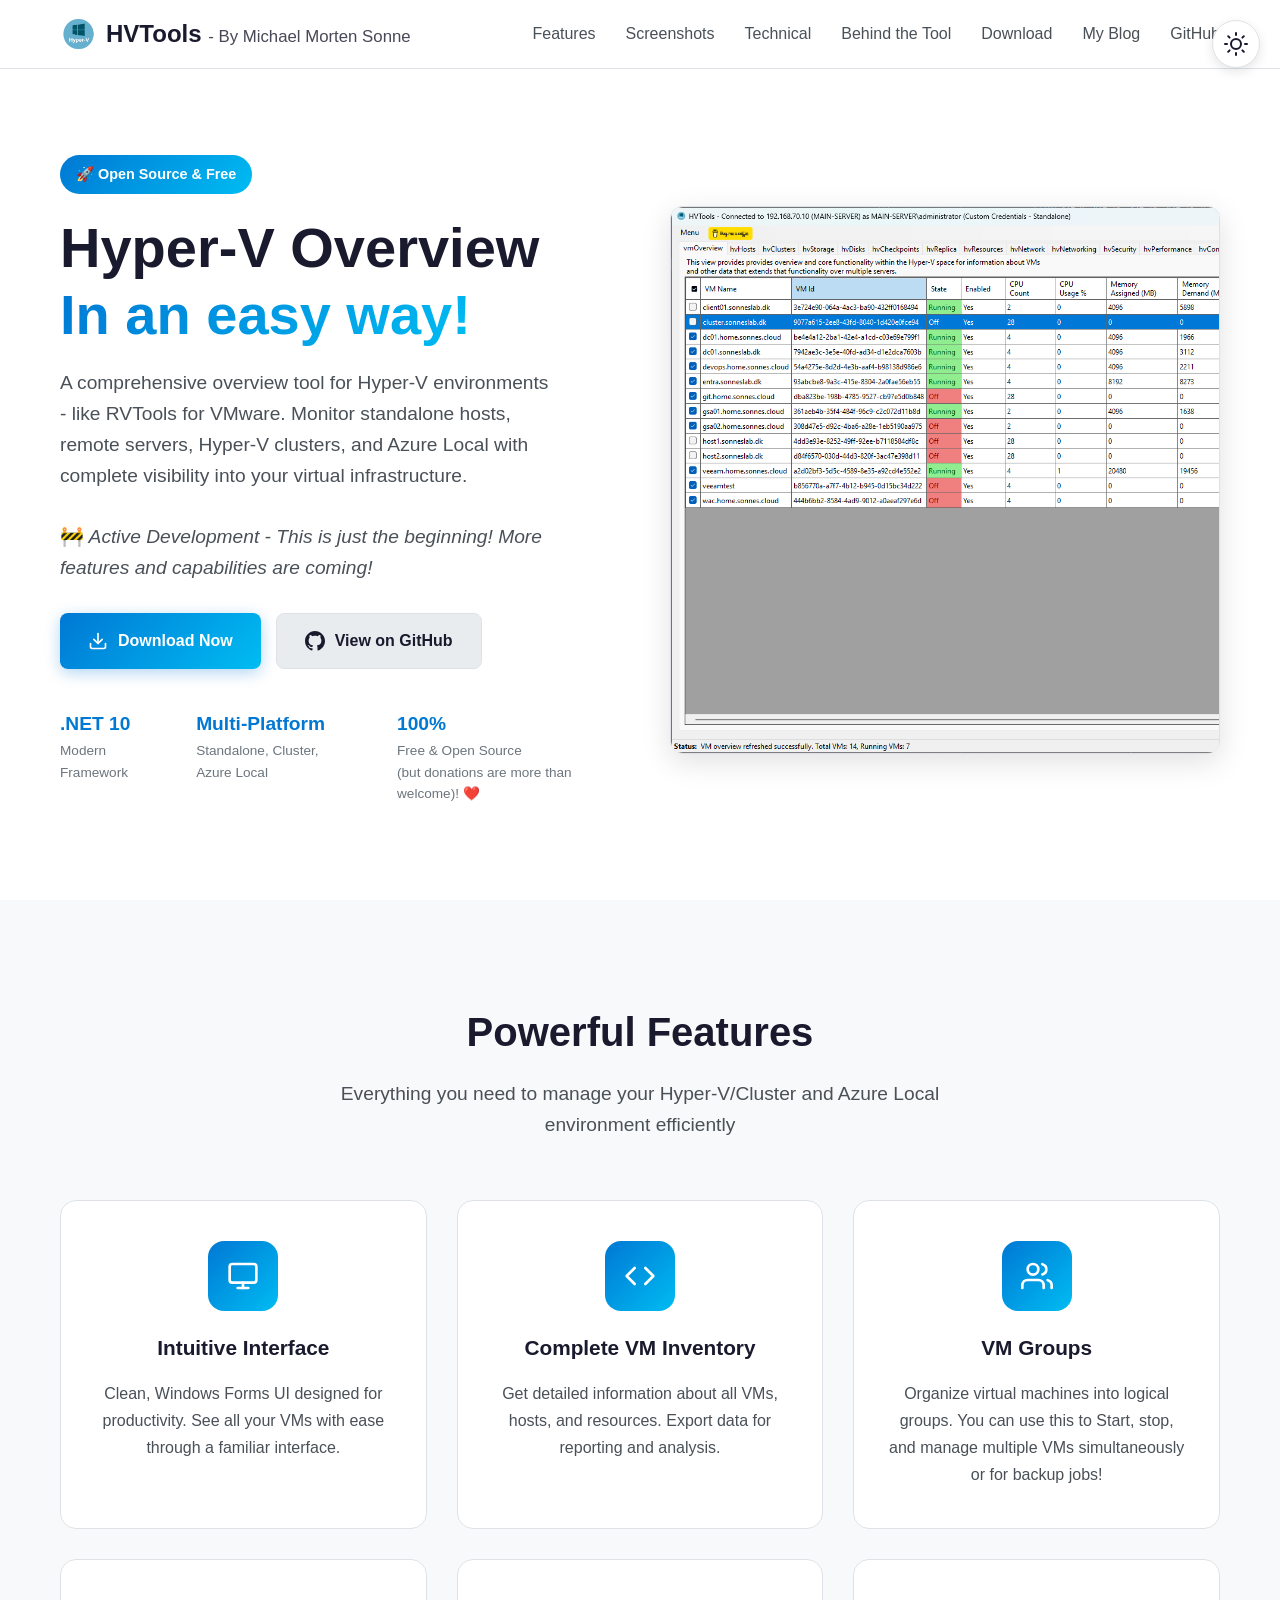
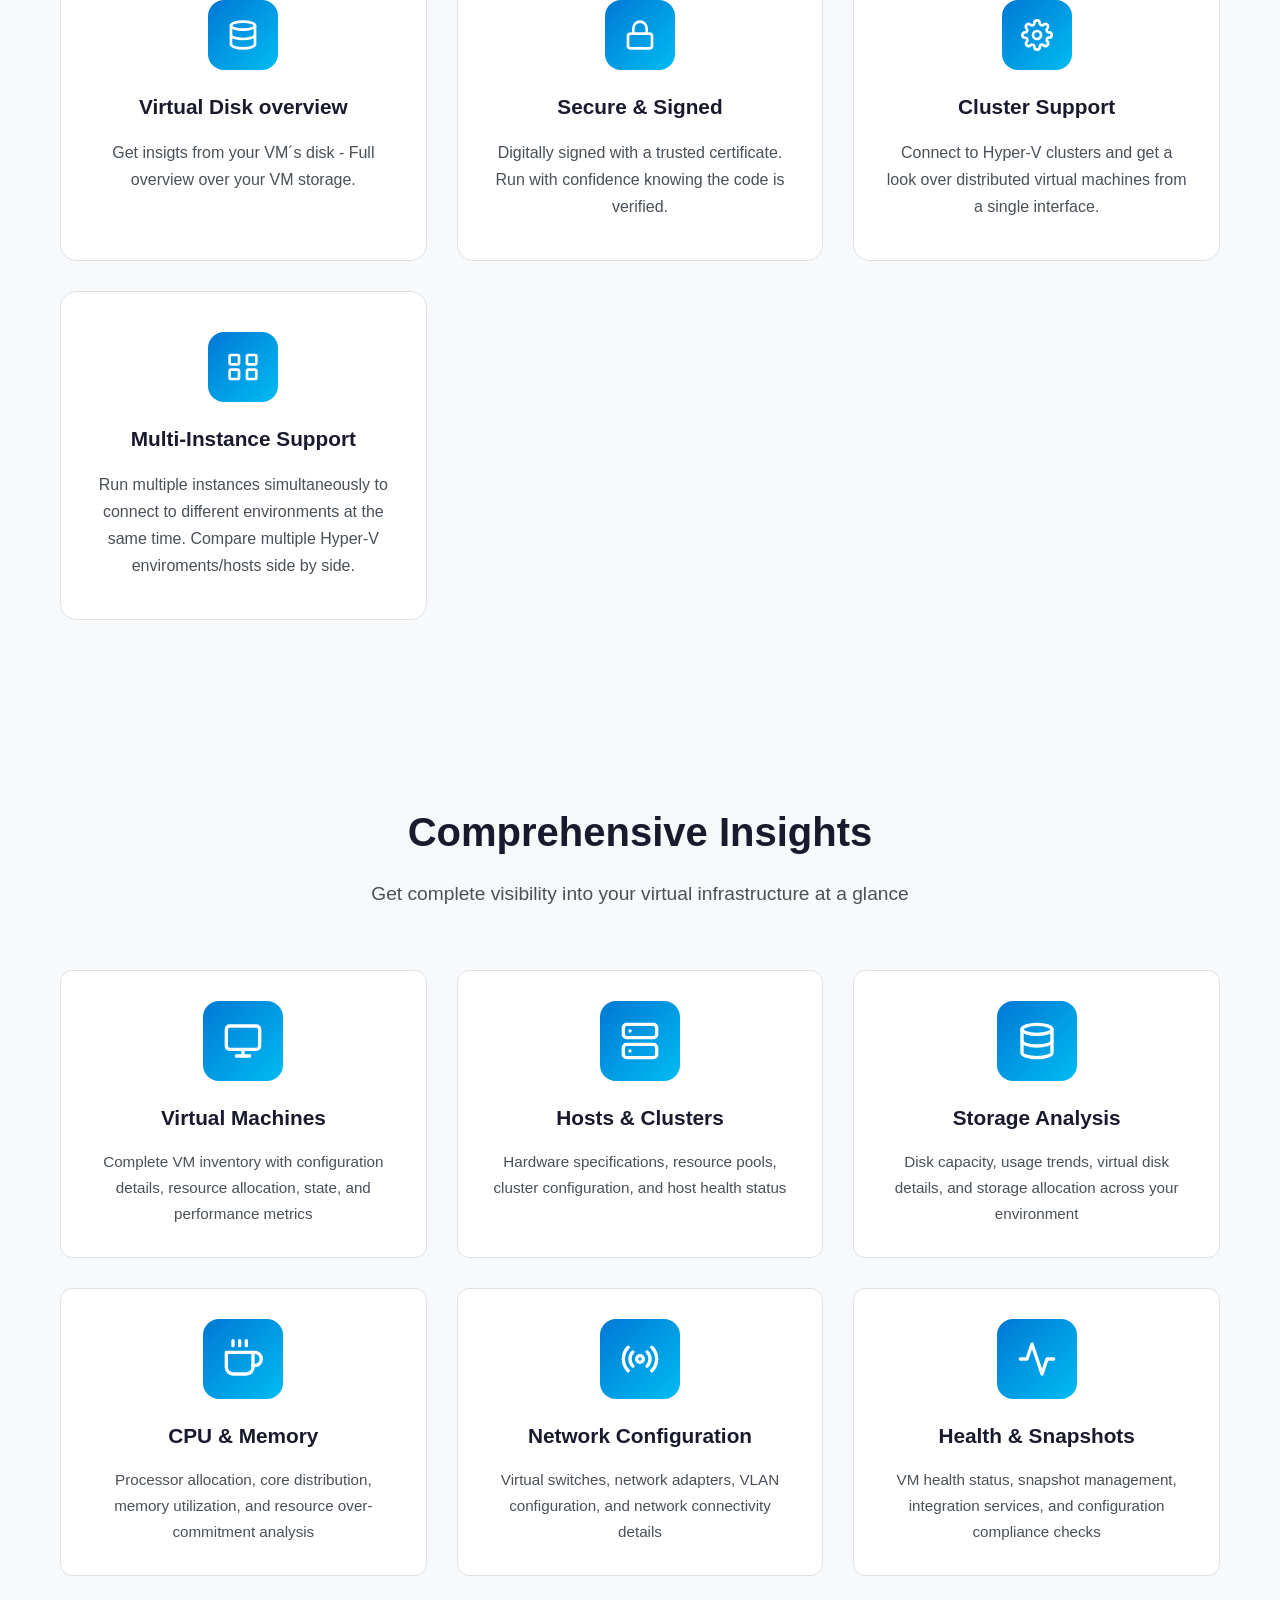
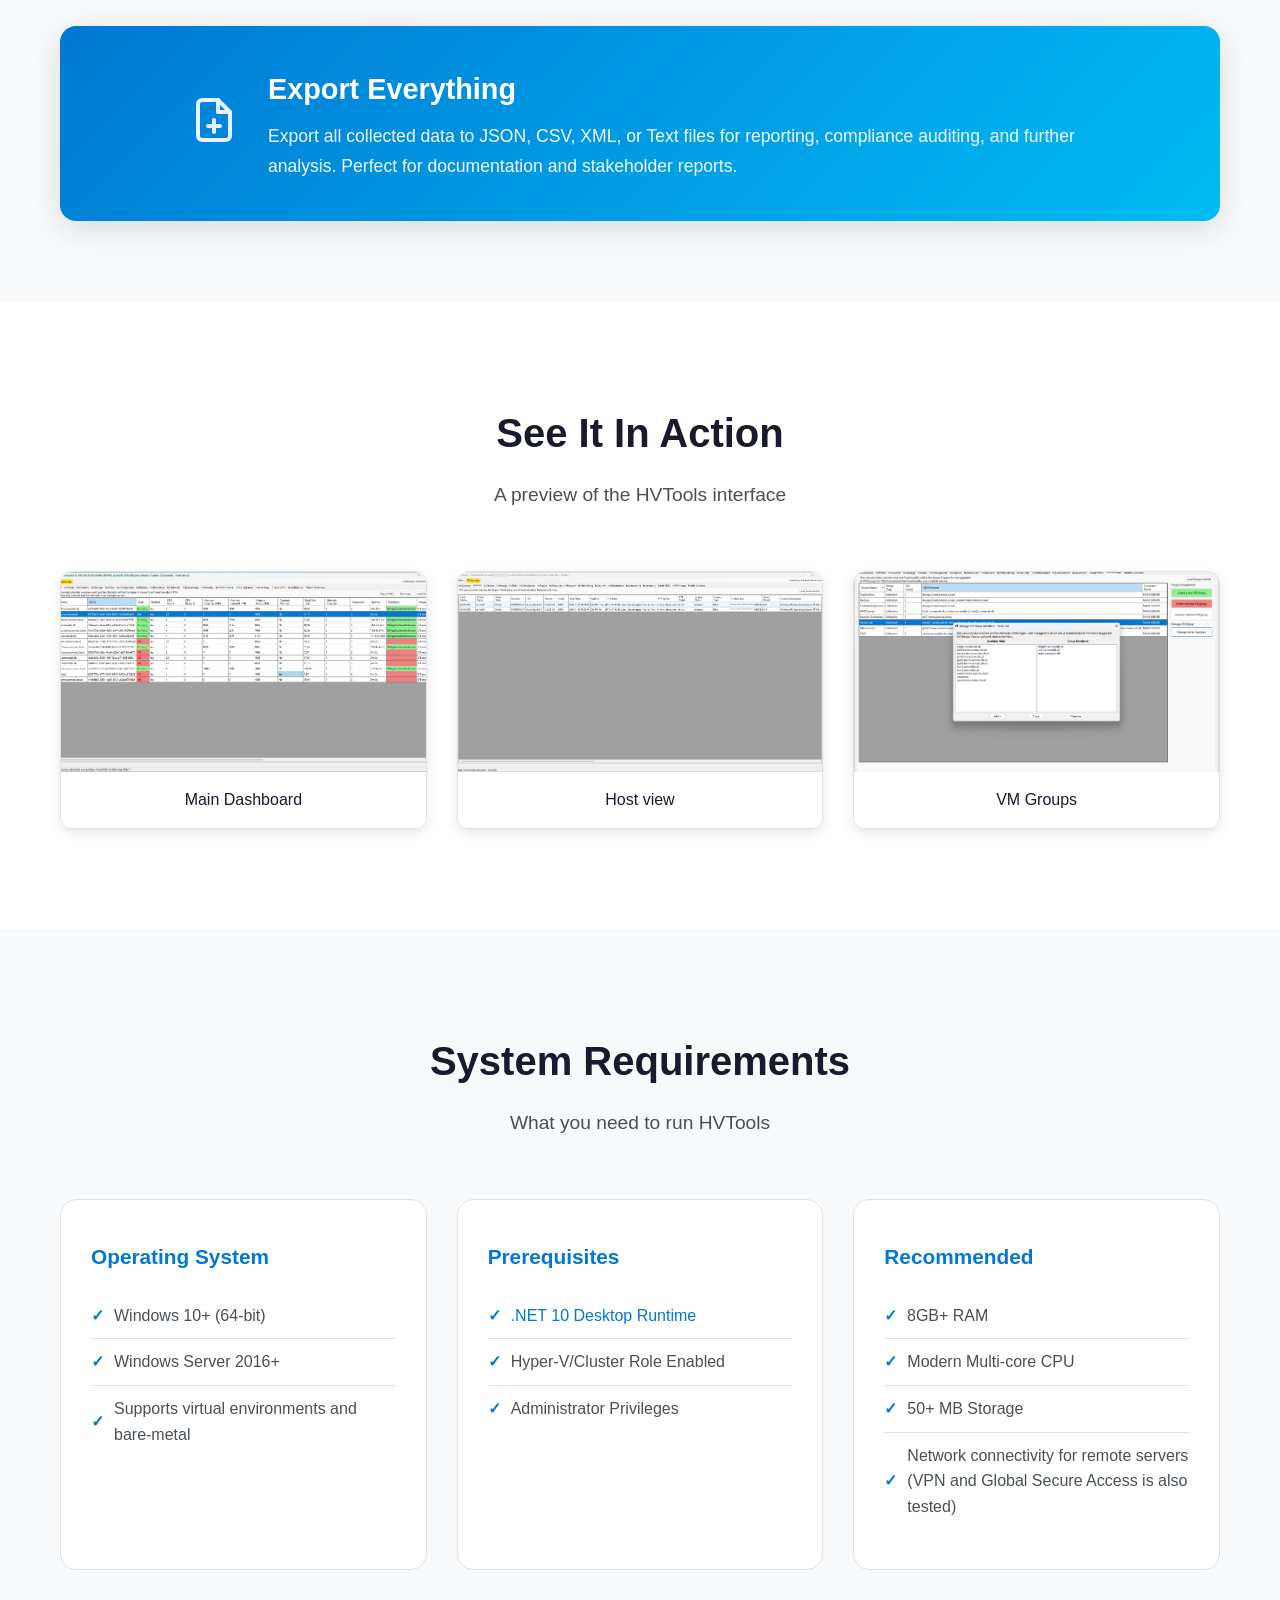
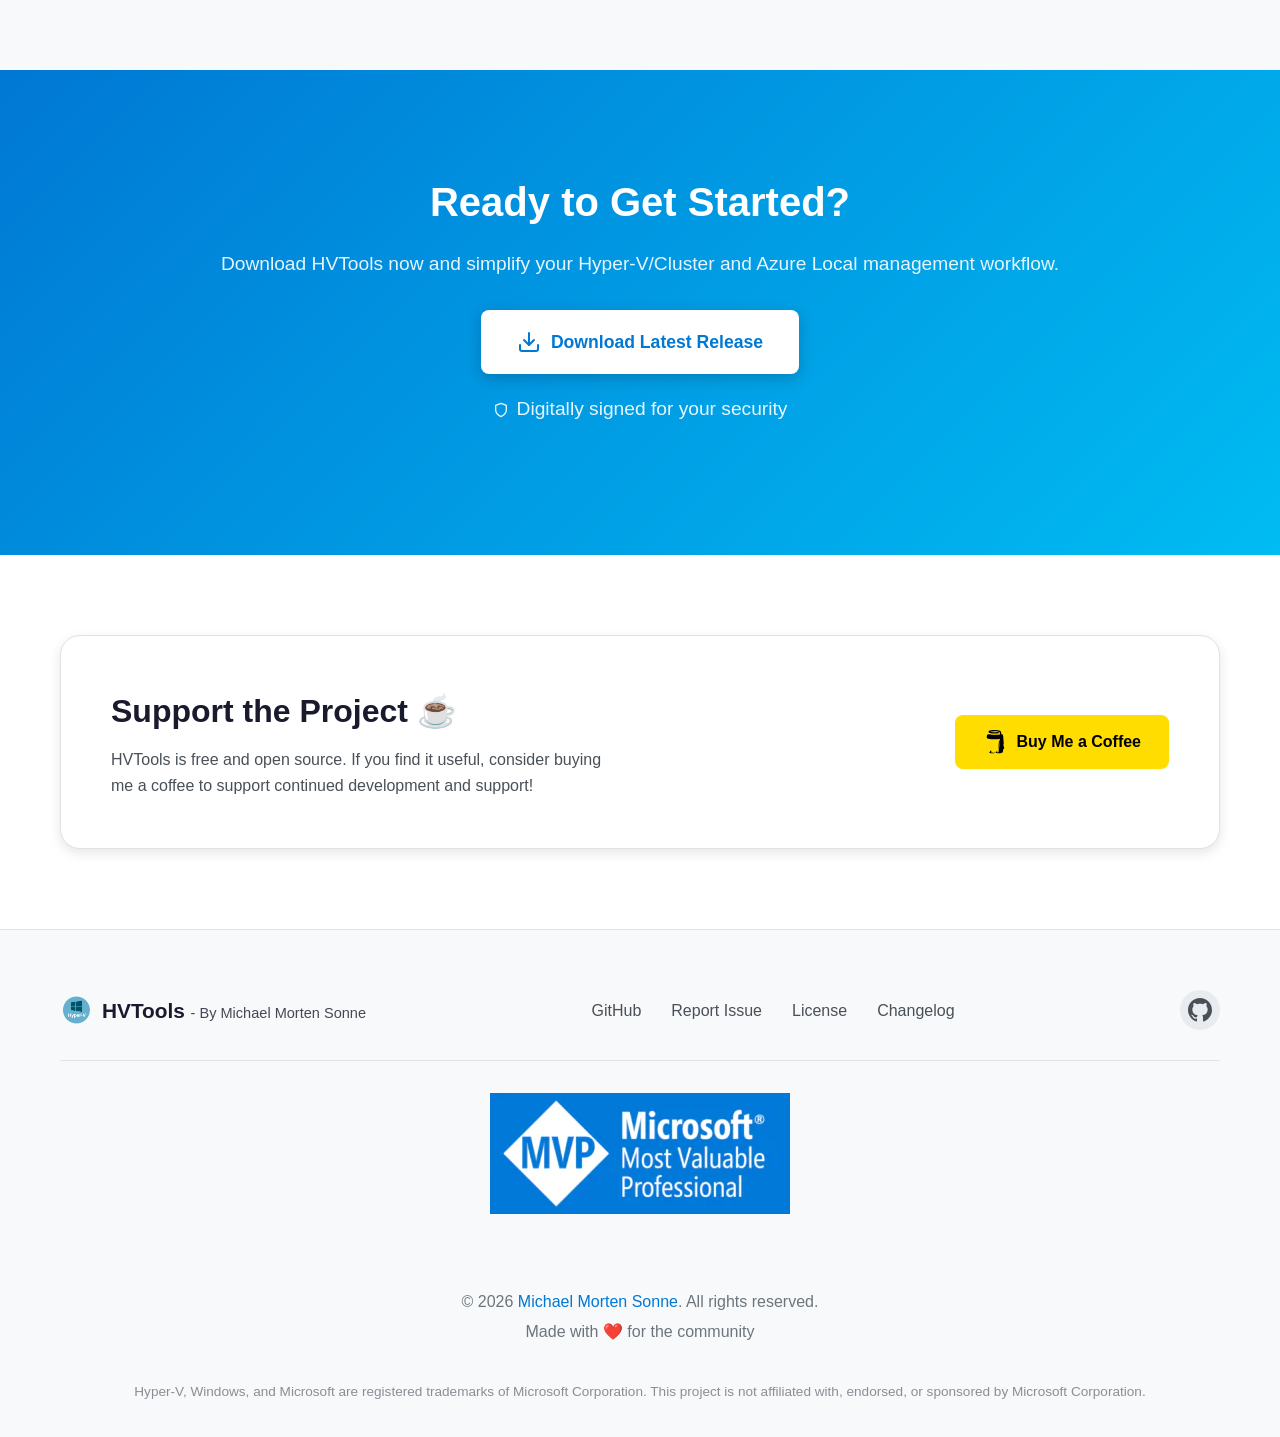
==== commit 45a0e18c: "Update descriptions to include Cluster and Azure Local support in HTML files wher needed" ====
--- a/landingpage/index.html
+++ b/landingpage/index.html
@@ -3,19 +3,19 @@
 <head>
     <meta charset="UTF-8">
     <meta name="viewport" content="width=device-width, initial-scale=1.0">
-    <meta name="description" content="HVTools - A powerful and intuitive Hyper-V overview tool for Windows. Simplify your virtual machine operations.">
+    <meta name="description" content="HVTools - A powerful and intuitive Hyper-V/Cluster and Azure Local overview tool for Windows. Simplify your virtual machine operations.">
     <meta name="keywords" content="Hyper-V, VM, Virtual Machine, Windows, Management, HVTools">
     <meta name="author" content="Michael Morten Sonne">
     <meta name="theme-color" content="#0078d4">
     
     <!-- Open Graph -->
-    <meta property="og:title" content="HVTools - Hyper-V overview - Easy Overview">
-    <meta property="og:description" content="A powerful and intuitive Hyper-V overview tool for Windows.">
+    <meta property="og:title" content="HVTools - Hyper-V/Cluster and Azure Local overview - Easy Overview">
+    <meta property="og:description" content="A powerful and intuitive Hyper-V/Cluster and Azure Local overview tool for Windows.">
     <meta property="og:type" content="website">
     <meta property="og:url" content="https://hvtools.app">
     <meta property="og:image" content="assets/images/og-image.png">
     
-    <title>HVTools - Hyper-V overview - Easy Overview</title>
+    <title>HVTools - Hyper-V/Cluster and Azure Local overview - Easy Overview - By Michael Morten Sonne</title>
     
     <link rel="icon" href="assets/images/favicon.png" type="image/png">
     <link rel="stylesheet" href="assets/css/style.css">
@@ -117,7 +117,7 @@
         <div class="container">
             <div class="section-header">
                 <h2>Powerful Features</h2>
-                <p>Everything you need to manage your Hyper-V environment efficiently</p>
+                <p>Everything you need to manage your Hyper-V/Cluster and Azure Local environment efficiently</p>
             </div>
             <div class="features-grid">
                 <div class="feature-card">
@@ -360,7 +360,7 @@
         <div class="container">
             <div class="download-content">
                 <h2>Ready to Get Started?</h2>
-                <p>Download HVTools now and simplify your Hyper-V management workflow.</p>
+                <p>Download HVTools now and simplify your Hyper-V/Cluster and Azure Local management workflow.</p>
                 <div class="download-buttons">
                     <a href="https://github.com/michaelmsonne/HVTools/releases/latest" class="btn btn-primary btn-large" target="_blank" rel="noopener">
                         <svg xmlns="http://www.w3.org/2000/svg" width="24" height="24" viewBox="0 0 24 24" fill="none" stroke="currentColor" stroke-width="2" stroke-linecap="round" stroke-linejoin="round">
